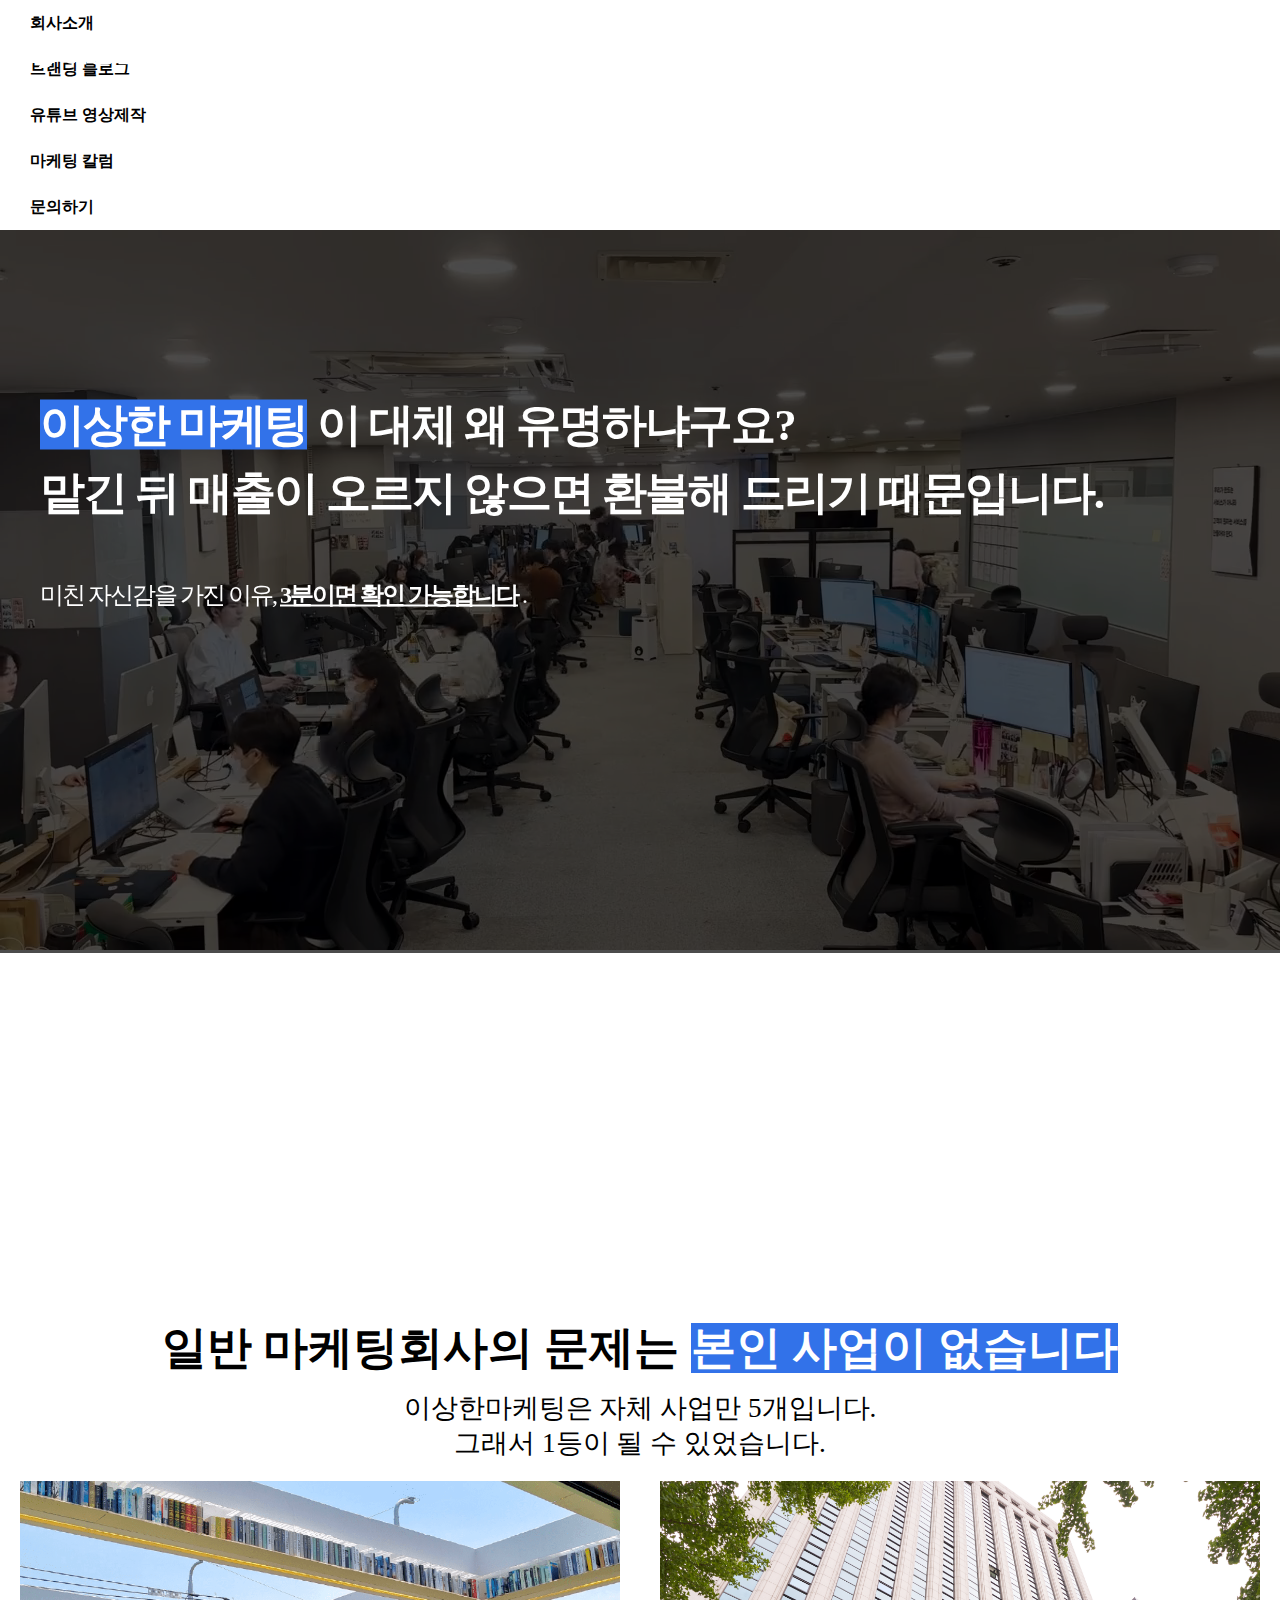
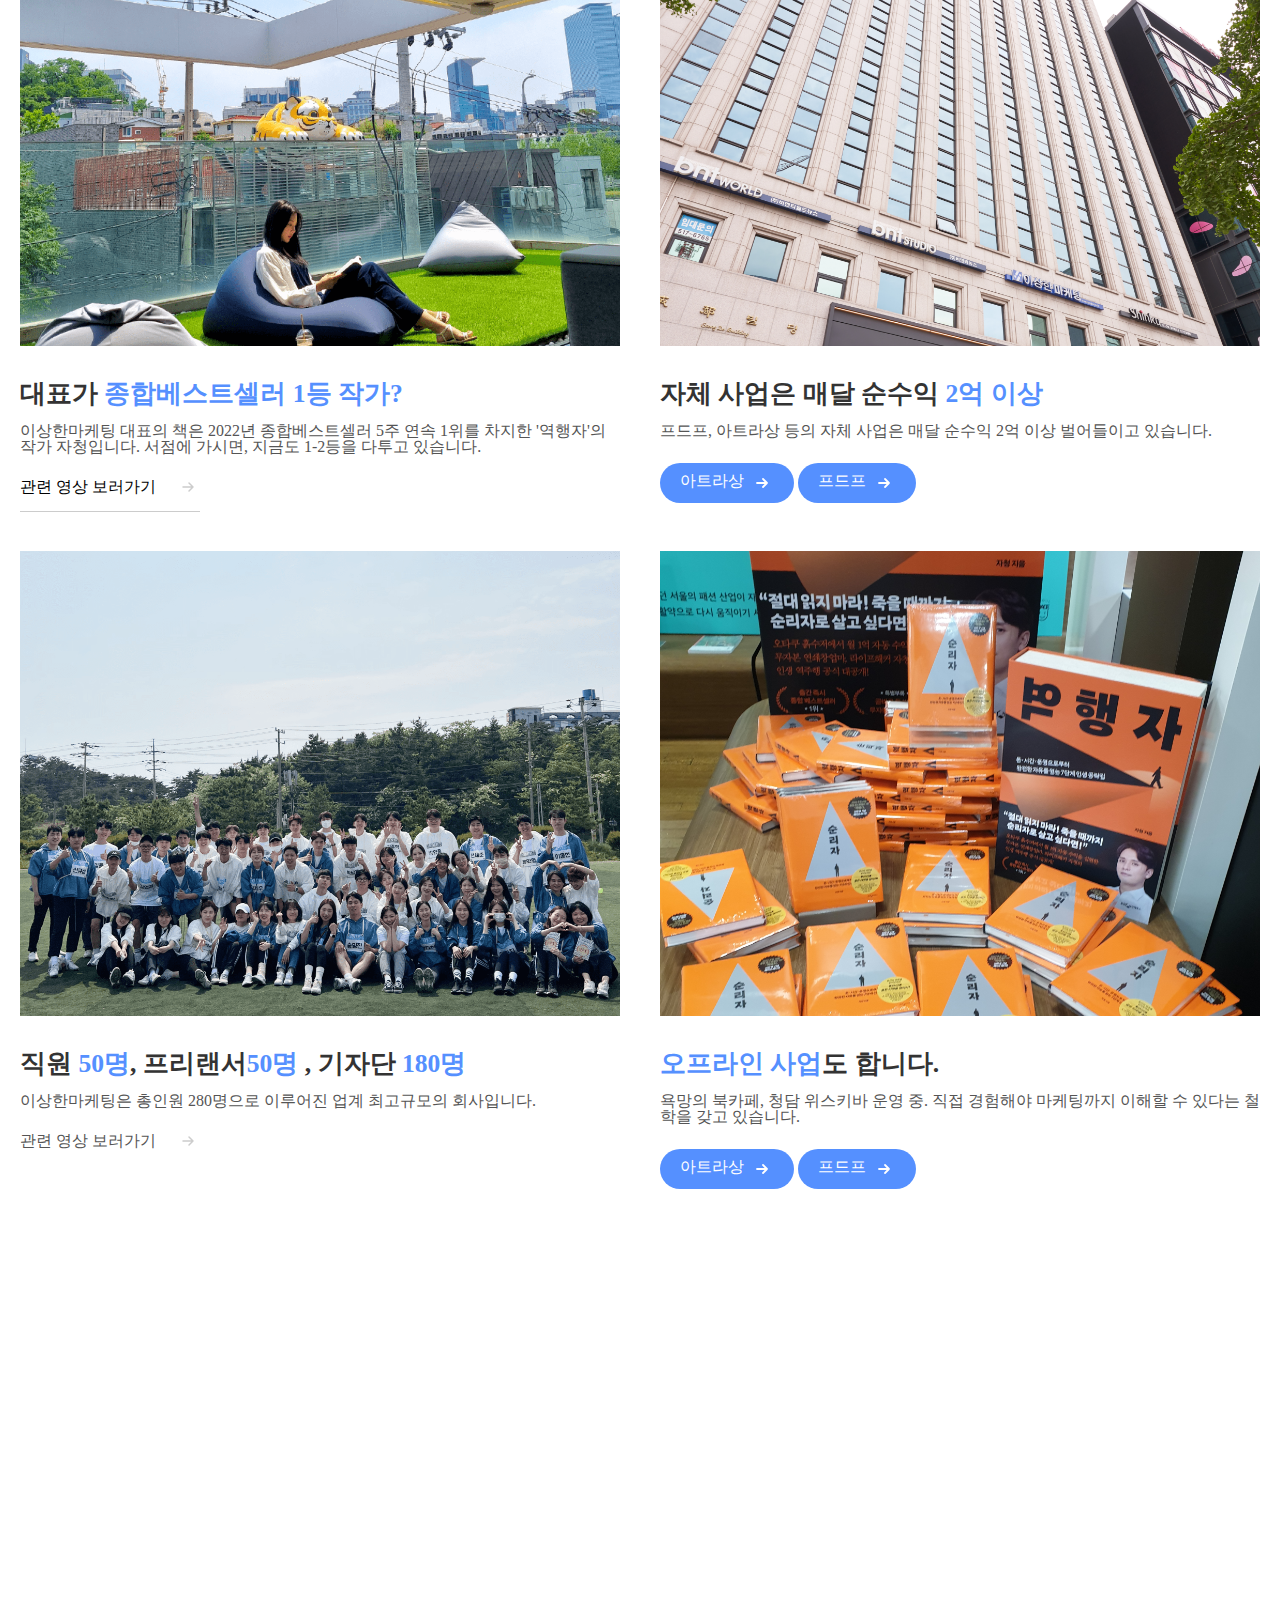
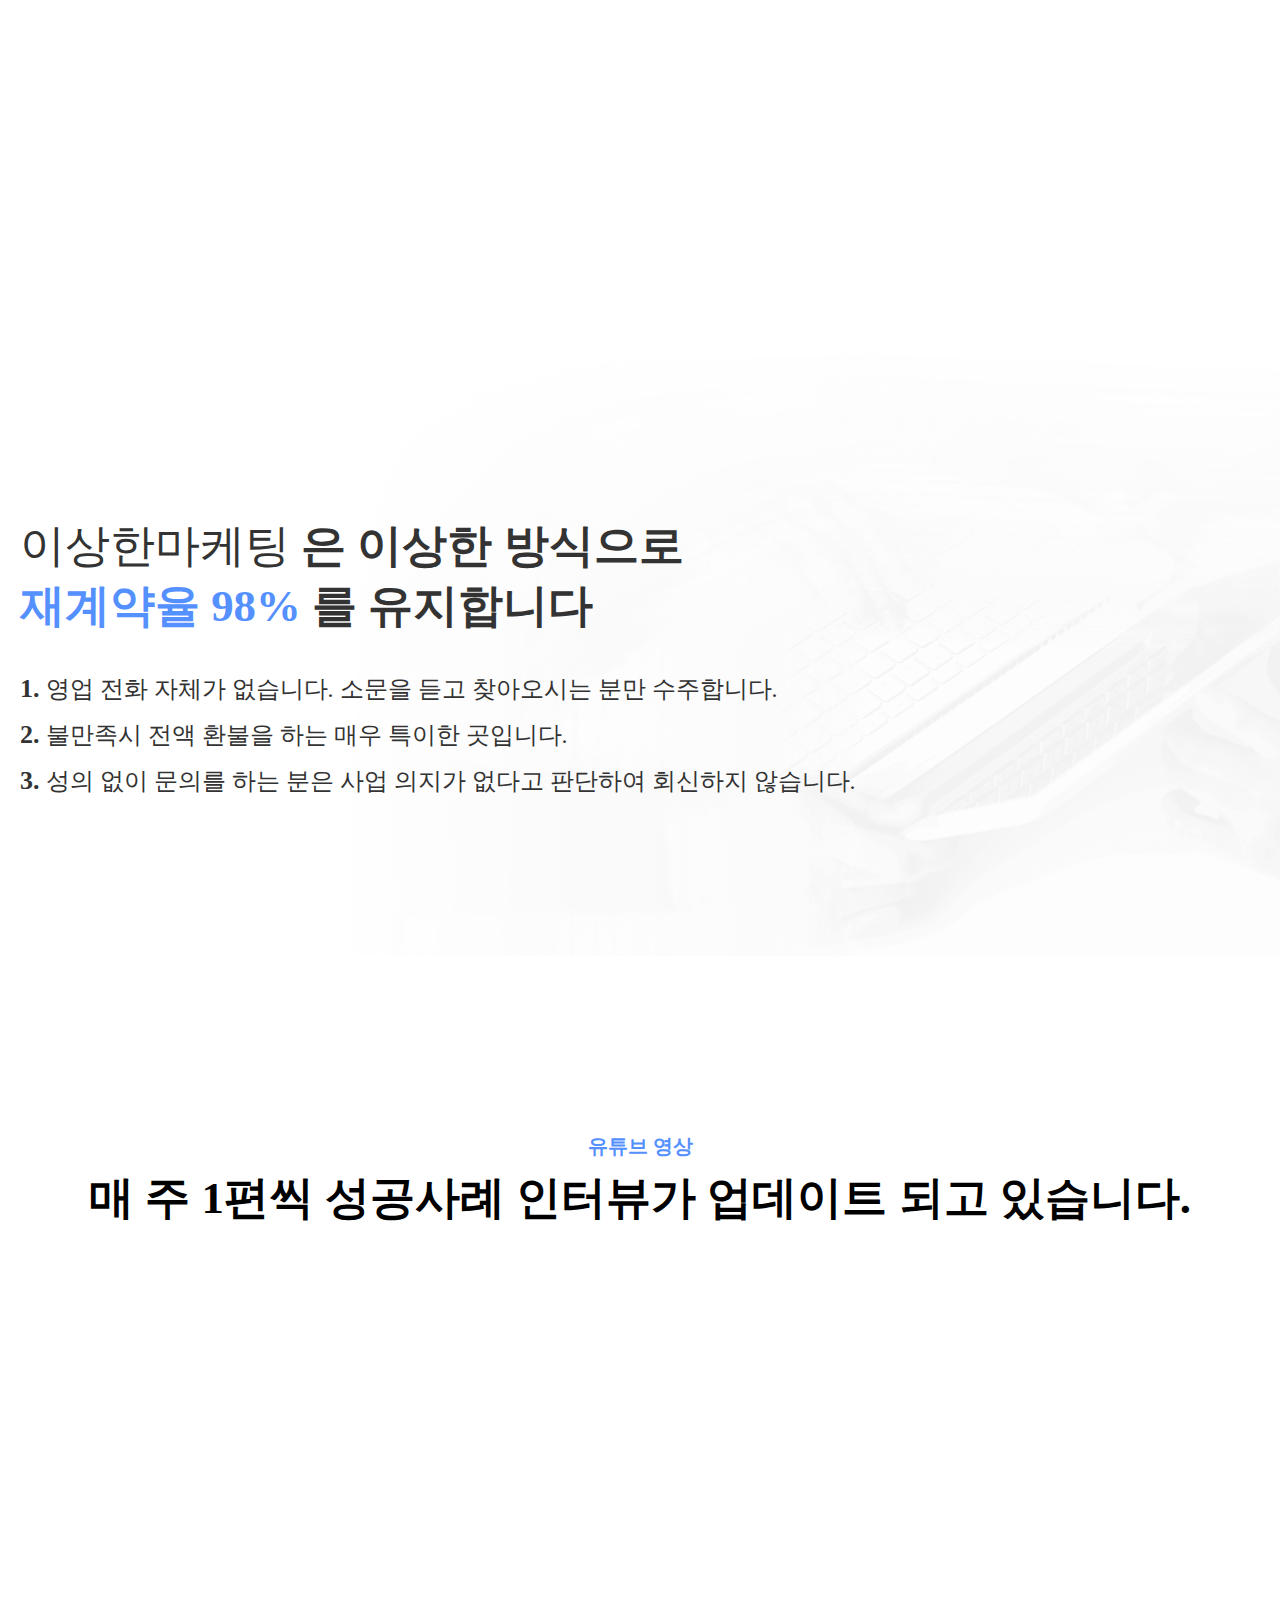
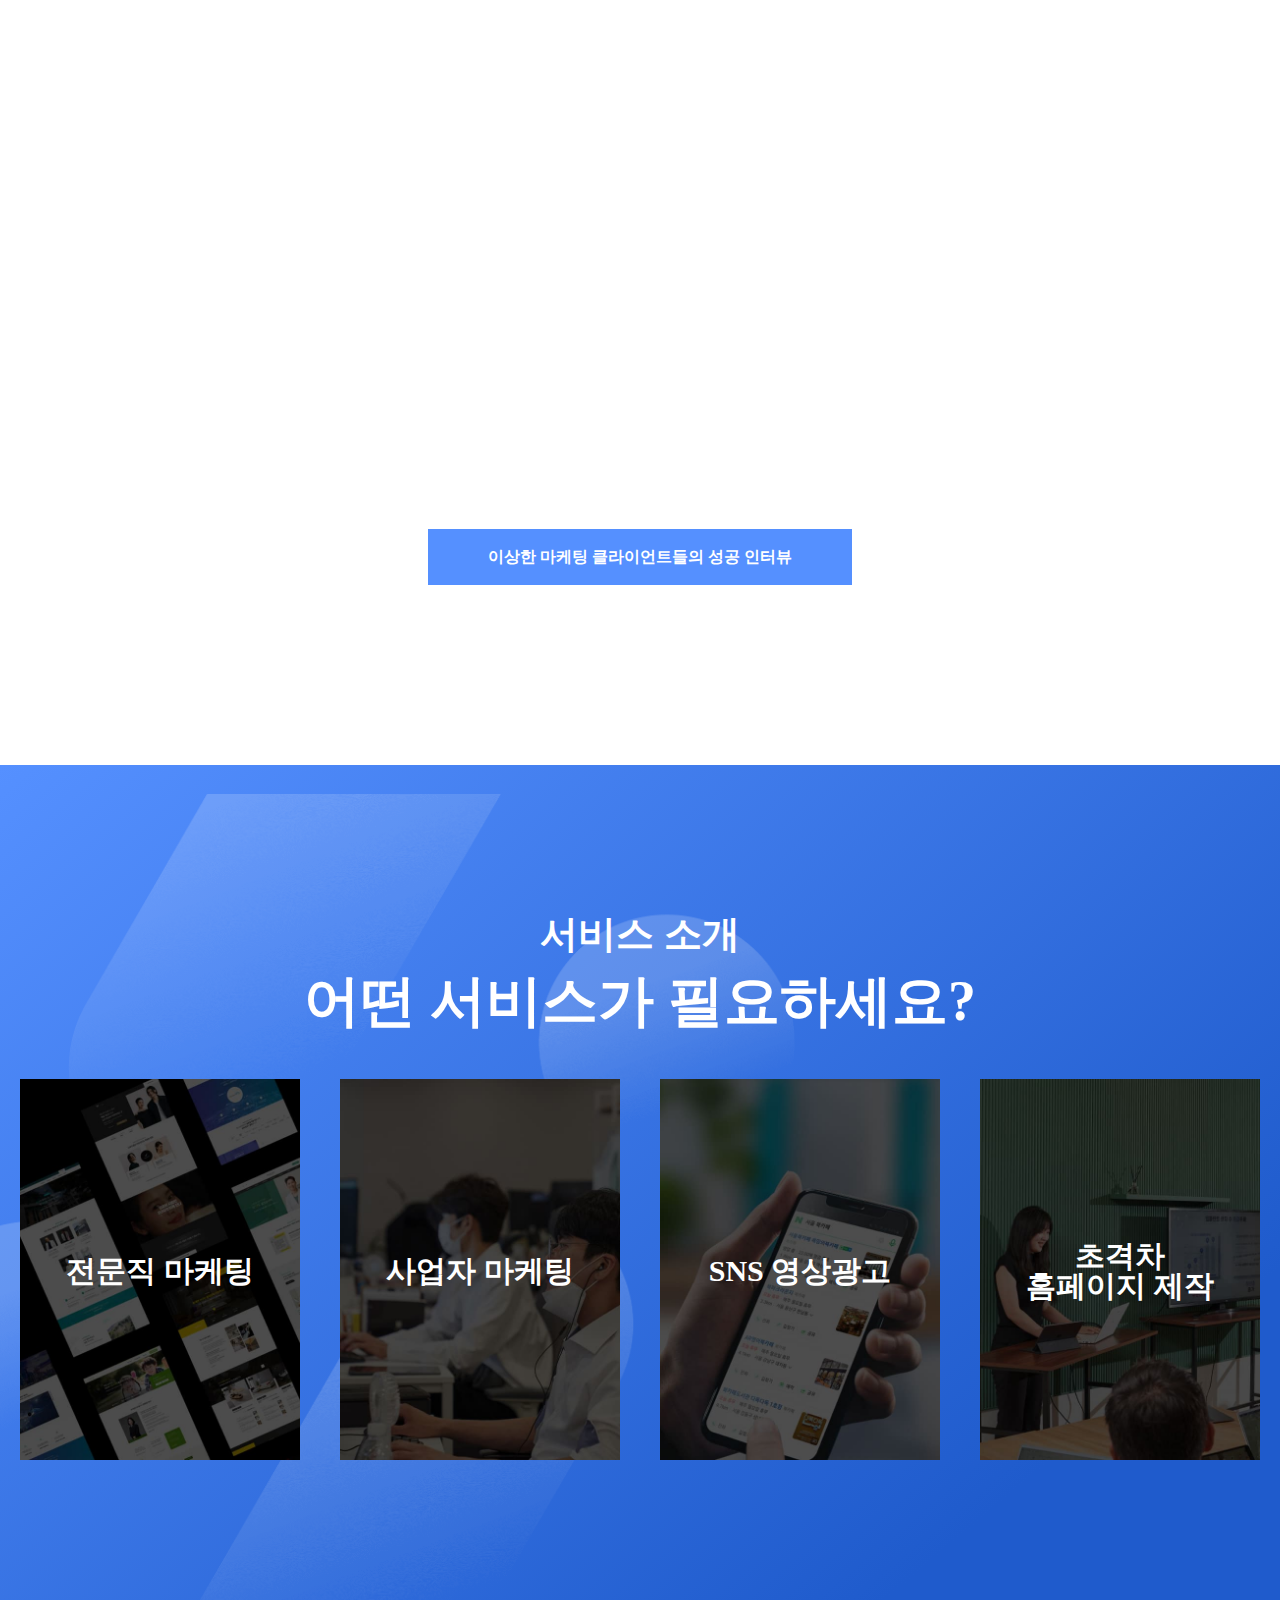
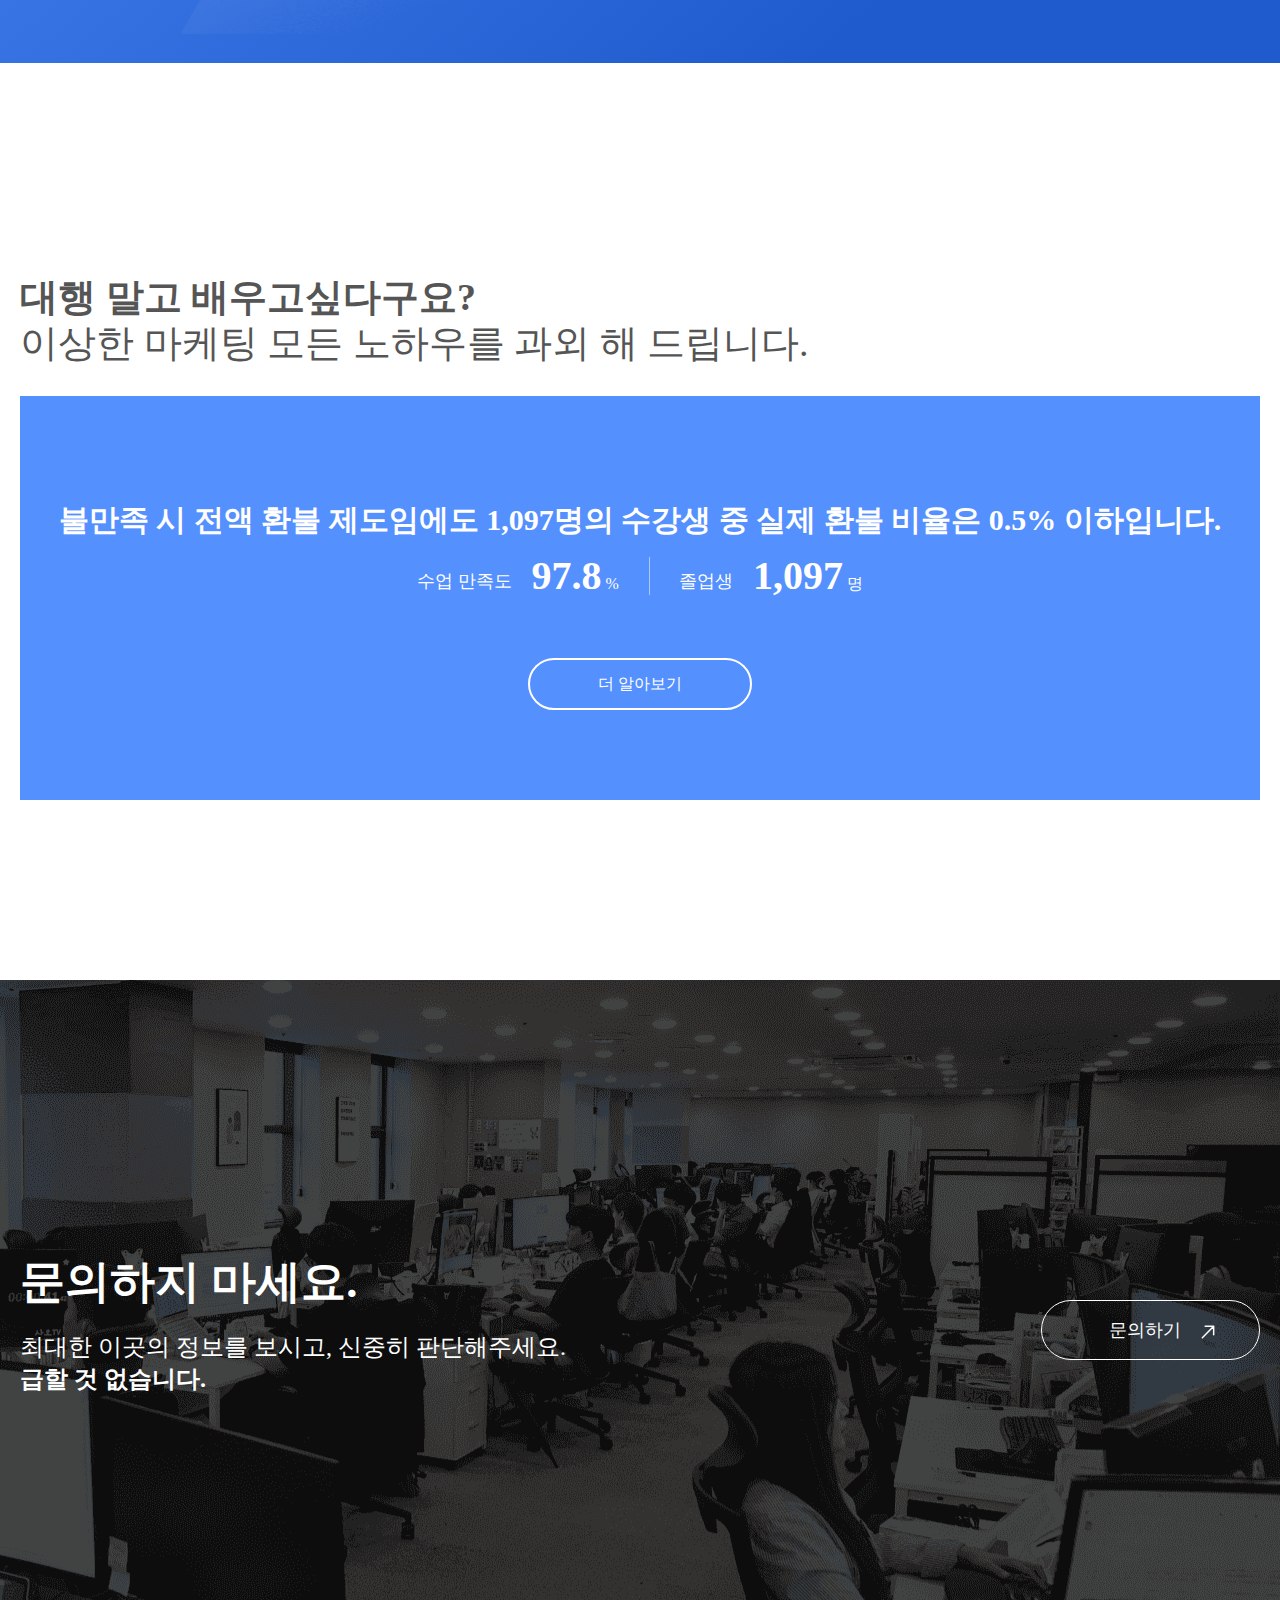
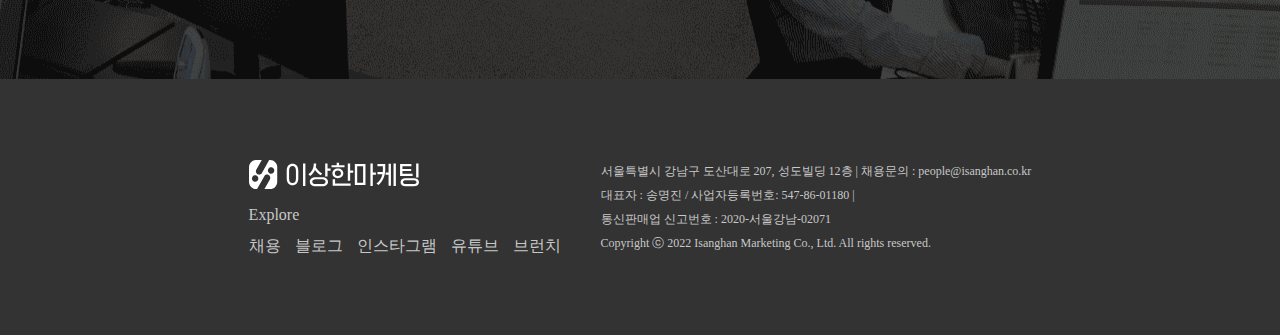
==== index.html @ 0a7f2f5b "메인 작업완료 및 반응형 작업" ====
<!DOCTYPE html>
<html lang="en">
<head>
    <meta charset="UTF-8">
    <meta name="viewport" content="width=device-width, initial-scale=1.0">

    <link rel="preconnect" href="https://fonts.googleapis.com">
    <link rel="preconnect" href="https://fonts.gstatic.com" crossorigin>
    <link href="https://fonts.googleapis.com/css2?family=Bebas+Neue&family=Noto+Sans+KR:wght@300;400;500;700;900&display=swap" rel="stylesheet">

    <link rel="stylesheet" href="css/reset.css">
    <link rel="stylesheet" href="css/common.css">
    <link rel="stylesheet" href="css/style.css">

    <script src="https://cdnjs.cloudflare.com/ajax/libs/jquery/3.7.0/jquery.min.js" integrity="sha512-3gJwYpMe3QewGELv8k/BX9vcqhryRdzRMxVfq6ngyWXwo03GFEzjsUm8Q7RZcHPHksttq7/GFoxjCVUjkjvPdw==" crossorigin="anonymous" referrerpolicy="no-referrer"></script>
    <script src="js/custom.js"></script>
    <script src="js/jquery.counterup.min.js"></script>
    <script src="js/wow.min.js"></script>
    <script src="js/slick.min.js"></script>
    <script src="js/front.js"></script>
    <title>Document</title>
</head>
<body>
    <div class="main">
        <div class="container">
            <header class="header">
                <div class="header-wrap">
                    <div class="header-logo">
                        <div class="logo">
                            <a href="index.html">
                                <a href="index.html">
                                    <img class="logo-white" src="img/logo.svg" alt="">
                                    <img class="logo-black" src="img/logo-black.svg" alt="">
                                </a>
                            </a>
                        </div>
                    </div>
                    <ul class="header-list">
                        <li class="header-item">
                            <a href="about.html">회사소개</a>
                        </li>
                        <li class="header-item">
                            <a href="brand.html">브랜딩 블로그</a>
                        </li>
                        <li class="header-item">
                            <a href="youtube.html">유튜브 영상제작</a>
                        </li>
                        <li class="header-item">
                            <a href="column.html">마케팅 칼럼</a>
                        </li>
                        <li class="header-item">
                            <a href="inquiry.html">문의하기</a>
                        </li>
                    </ul>
                    
                </div>
                <div class="mb-menu"></div>
            </header>
            <header class="mb-header">
                <li class="header-item">
                    <a href="about.html">회사소개</a>
                </li>
                <li class="header-item">
                    <a href="brand.html">브랜딩 블로그</a>
                </li>
                <li class="header-item">
                    <a href="youtube.html">유튜브 영상제작</a>
                </li>
                <li class="header-item">
                    <a href="column.html">마케팅 칼럼</a>
                </li>
                <li class="header-item">
                    <a href="inquiry.html">문의하기</a>
                </li>
            </header>
            <section class="sec01 section">
                <div class="sec-visual">
                    <div class="sec-visual-vid">
                        <div class="sec-visual-bg"></div>

                        <video src="vid/visual-vid.mp4"  autoplay muted loop playsinline></video>
                    </div>
                    <div class="visual-tit">
                        <h2 class="tit"><strong>이상한 마케팅</strong> 이 대체 왜 유명하냐구요?<br>
                             맡긴 뒤 매출이 오르지 않으면 환불해 드리기 때문입니다.
                        </h2>
                        <p class="txt">미친 자신감을 가진 이유, <strong>3분이면 확인 가능합니다</strong> .</p>
                    </div>
                </div>
            </section>
            <section class="sec02 section">
                <div class="sec02-wrap">
                    <img src="img/sec02-img.png" alt="">
                </div>
            </section>
            <section class="sec03 section">
                <div class="sec03-wrap">
                    <div class="sec03-txt">
                        <h2>일반 마케팅회사의 문제는 <strong>본인 사업이 없습니다</strong> </h2>
                        <h3>이상한마케팅은 자체 사업만 5개입니다. <br>
                            그래서 1등이 될 수 있었습니다.</h3>
                    </div>
                    <ul class="sec03-list">
                        <li class="sec03-item">
                            <div class="sec03-item-img">
                                <img src="img/sec03-img01.png" alt="">
                            </div>
                            <div class="sec03-txt-box">
                                <p class="sec03-tit">대표가 <strong class="color-blue">종합베스트셀러 1등 작가?</strong></p>
                                <p class="sec03-txt">이상한마케팅 대표의 책은 2022년 종합베스트셀러 5주 연속 1위를 차지한 '역행자'의 작가 자청입니다. 서점에 가시면, 지금도 1-2등을 다투고 있습니다.</p>
                                <div class="btn_wrap">
                                    <a href="#"><span>관련 영상 보러가기</span></a>
                                </div>
                            </div>
                        </li>
                        <li class="sec03-item">
                            <div class="sec03-item-img">
                                <img src="img/sec03-img02.png" alt="">
                            </div>
                            <div class="sec03-txt-box">
                                <p class="sec03-tit">자체 사업은 매달 순수익 <strong class="color-blue">2억 이상</strong> </p>
                                <p class="sec03-txt">프드프, 아트라상 등의 자체 사업은
                                    매달 순수익 2억 이상 벌어들이고 있습니다.</p>
                                <div class="btn_wrap02">
                                    <a href="#">아트라상</a>
                                    <a href="#">프드프</a>
                                </div>
                            </div>
                        </li>
                        <li class="sec03-item">
                            <div class="sec03-item-img">
                                <img src="img/sec03-img03.png" alt="">
                            </div>
                            <div class="sec03-txt-box">
                                <p class="sec03-tit">직원<strong class="color-blue"> 50명</strong>, 프리랜서<strong class="color-blue">50명</strong> , 기자단 <strong class="color-blue">180명</strong></p>
                                <p class="sec03-txt">이상한마케팅은 총인원 280명으로
                                    이루어진 업계 최고규모의 회사입니다.</p>
                                <div class="btn_wrap">
                                    <a href="#">관련 영상 보러가기</a>
                                </div>
                            </div>
                        </li>
                        <li class="sec03-item">
                            <div class="sec03-item-img">
                                <img src="img/sec03-img04.png" alt="">
                            </div>
                            <div class="sec03-txt-box">
                                <p class="sec03-tit"><strong class="color-blue">오프라인 사업</strong>도 합니다.</p>
                                <p class="sec03-txt">욕망의 북카페, 청담 위스키바 운영 중.
                                    직접 경험해야 마케팅까지 이해할 수 있다는 철학을 갖고 있습니다.</p>
                                <div class="btn_wrap02">
                                    <a href="#">아트라상</a>
                                    <a href="#">프드프</a>
                                </div>
                            </div>
                        </li>
                    </ul>
                </div>
            </section>
            <section class="sec04 section">
                <div class="business_entity">
                    <div class="bu_slide">
                      <ul>
                        <li><img src="https://isanghan.co.kr/wp-content/themes/isanghan/images/pic/pic_bu_v2_sd01.png" alt=""></li>
                        <li><img src="https://isanghan.co.kr/wp-content/themes/isanghan/images/pic/pic_bu_v2_sd02.png" alt=""></li>
                        <li><img src="https://isanghan.co.kr/wp-content/themes/isanghan/images/pic/pic_bu_v2_sd03.png" alt=""></li>
                        <li><img src="https://isanghan.co.kr/wp-content/themes/isanghan/images/pic/pic_bu_v2_sd04.png" alt=""></li>
                        <li><img src="https://isanghan.co.kr/wp-content/themes/isanghan/images/pic/pic_bu_v2_sd05.png" alt=""></li>
                        <li><img src="https://isanghan.co.kr/wp-content/themes/isanghan/images/pic/pic_bu_v2_sd06.png" alt=""></li>
                        <li><img src="https://isanghan.co.kr/wp-content/themes/isanghan/images/pic/pic_bu_v2_sd07.png" alt=""></li>
                        <li><img src="https://isanghan.co.kr/wp-content/themes/isanghan/images/pic/pic_bu_v2_sd08.png" alt=""></li>
                        <li><img src="https://isanghan.co.kr/wp-content/themes/isanghan/images/pic/pic_bu_v2_sd01.png" alt=""></li>
                        <li><img src="https://isanghan.co.kr/wp-content/themes/isanghan/images/pic/pic_bu_v2_sd02.png" alt=""></li>
                        <li><img src="https://isanghan.co.kr/wp-content/themes/isanghan/images/pic/pic_bu_v2_sd03.png" alt=""></li>
                        <li><img src="https://isanghan.co.kr/wp-content/themes/isanghan/images/pic/pic_bu_v2_sd04.png" alt=""></li>
                        <li><img src="https://isanghan.co.kr/wp-content/themes/isanghan/images/pic/pic_bu_v2_sd05.png" alt=""></li>
                        <li><img src="https://isanghan.co.kr/wp-content/themes/isanghan/images/pic/pic_bu_v2_sd06.png" alt=""></li>
                        <li><img src="https://isanghan.co.kr/wp-content/themes/isanghan/images/pic/pic_bu_v2_sd07.png" alt=""></li>
                        <li><img src="https://isanghan.co.kr/wp-content/themes/isanghan/images/pic/pic_bu_v2_sd08.png" alt=""></li>
                        <li><img src="https://isanghan.co.kr/wp-content/themes/isanghan/images/pic/pic_bu_v2_sd01.png" alt=""></li>
                        <li><img src="https://isanghan.co.kr/wp-content/themes/isanghan/images/pic/pic_bu_v2_sd02.png" alt=""></li>
                        <li><img src="https://isanghan.co.kr/wp-content/themes/isanghan/images/pic/pic_bu_v2_sd03.png" alt=""></li>
                        <li><img src="https://isanghan.co.kr/wp-content/themes/isanghan/images/pic/pic_bu_v2_sd04.png" alt=""></li>
                        <li><img src="https://isanghan.co.kr/wp-content/themes/isanghan/images/pic/pic_bu_v2_sd05.png" alt=""></li>
                        <li><img src="https://isanghan.co.kr/wp-content/themes/isanghan/images/pic/pic_bu_v2_sd06.png" alt=""></li>
                        <li><img src="https://isanghan.co.kr/wp-content/themes/isanghan/images/pic/pic_bu_v2_sd07.png" alt=""></li>
                        <li><img src="https://isanghan.co.kr/wp-content/themes/isanghan/images/pic/pic_bu_v2_sd08.png" alt=""></li>
            
                      </ul>
                    </div>
                  </div>
            </section>
            <section class="sec05 section">
                <div class="sec05-wrap">
                    <h2><small>이상한마케팅</small> 은 이상한 방식으로 <br>
                        <strong class="color-blue">재계약율 98%</strong> 를 유지합니다</h2>
                        <div class="txt-list">
                        <p class="txt"><strong>1.</strong> 영업 전화 자체가 없습니다. 소문을 듣고 찾아오시는 분만 수주합니다.</p>
                        <p class="txt"><strong>2.</strong> 불만족시 전액 환불을 하는 매우 특이한 곳입니다.</p>
                        <p class="txt"><strong>3.</strong> 성의 없이 문의를 하는 분은 사업 의지가 없다고 판단하여 회신하지 않습니다.</p>
                        </div>
                </div>
            </section>
            <section class="sec06 section">
                <div class="sec06-wrap">
                    <p><strong class="color-blue">유튜브 영상</strong></p>
                    <h2>매 주 1편씩 성공사례 인터뷰가 업데이트 되고 있습니다.</h2>
                    <ul class="sec06-list">
                        <li class="sec06-item">
                            <iframe  src="https://www.youtube.com/embed/PVBCc8ywYqA" title="YouTube video player" frameborder="0" allow="accelerometer; autoplay; clipboard-write; encrypted-media; gyroscope; picture-in-picture; web-share" allowfullscreen></iframe>
                        </li>
                        <li class="sec06-item">
                            <iframe  src="https://www.youtube.com/embed/lr_KkHjnH2o" title="YouTube video player" frameborder="0" allow="accelerometer; autoplay; clipboard-write; encrypted-media; gyroscope; picture-in-picture; web-share" allowfullscreen></iframe>
                        </li>
                        <li class="sec06-item">
                            <iframe  src="https://www.youtube.com/embed/TJE35WZ0Y7U" title="YouTube video player" frameborder="0" allow="accelerometer; autoplay; clipboard-write; encrypted-media; gyroscope; picture-in-picture; web-share" allowfullscreen></iframe>
                        </li>
                        <li class="sec06-item">
                            <iframe  src="https://www.youtube.com/embed/u6kXWm1SuoQ" title="YouTube video player" frameborder="0" allow="accelerometer; autoplay; clipboard-write; encrypted-media; gyroscope; picture-in-picture; web-share" allowfullscreen></iframe>
                        </li>
                    </ul>
                    <div class="interview">
                        <a  href="#">이상한 마케팅 클라이언트들의 성공 인터뷰</a>
                    </div>
                    
                </div>
                
            </section>
            <section class="sec07 section">
                <div class="sec07-wrap">
                    <h3>서비스 소개</h3>
                    <h1>어떤 서비스가 필요하세요?</h1>
                    <ul class="sec07-list">
                        <li class="sec07-item">
                            <a href="#">
                                <div class="pic">
                                    <div class="pic-img">
                                        <img src="img/sec07-item01.jpg" alt="">
                                    </div>
                                   <div class="pic-txt">
                                    <strong>전문직 마케팅</strong>
                                    <p>효과 없으면 환불하는 이상한 곳,<br>
                                        <strong>국내 1위 전문직 마케팅 회사</strong>
                                    </p>
                                   </div>
                                </div>
                            </a>
                        </li>
                        <li class="sec07-item">
                            <a href="#">
                                <div class="pic">
                                    <div class="pic-img">
                                        <img src="img/sec07-item02.jpg" alt="">
                                    </div>
                                   <div class="pic-txt">
                                    <strong>사업자 마케팅</strong>
                                    <p><strong>성공사례</strong>가 셀 수 없이 많네요. <br>
                                        보여드릴까요?
                                    </p>
                                   </div>
                                </div>
                            </a>
                        </li>
                        <li class="sec07-item">
                            <a href="#">
                                <div class="pic">
                                    <div class="pic-img">
                                        <img src="img/sec07-item03.jpg" alt="">
                                    </div>
                                   <div class="pic-txt">
                                    <strong>SNS 영상광고</strong>
                                    <p>초저가·초고효율의 30초 <br>
                                        영상광고 제작
                                    </p>
                                   </div>
                                </div>
                            </a>
                        </li>
                        <li class="sec07-item">
                            <a href="#">
                                <div class="pic">
                                    <div class="pic-img">
                                        <img src="img/sec07-item04.jpg" alt="">
                                    </div>
                                   <div class="pic-txt">
                                    <strong>초격차 <br>홈페이지 제작</strong>
                                    <p>효과 없으면 환불하는 이상한 곳,<br>
                                        <strong>국내 1위 전문직 마케팅 회사</strong>
                                    </p>
                                   </div>
                                </div>
                            </a>
                        </li>
                        
                    </ul>
                </div>
                
            </section>
            <section class="sec08 section">
                <div class="sec08-wrap">
                    <div class="sec08-con-top">
                        <div class="sec08-txt">
                            <p><strong>대행 말고 배우고싶다구요?</strong> <br>
                            이상한 마케팅 모든 노하우를 과외 해 드립니다.</p>
                        </div>
                        <div class="sec08-employe">
                            <video src="vid/academy_white.mp4" autoplay muted loop playsinline></video>
                        </div>
                    </div>
                    <div class="academy">
                        <div class="wrapper">
                          <h3>불만족 시 전액 환불 제도임에도 1,097명의 수강생 중 실제 환불 비율은 0.5% 이하입니다.</h3>
                          <ul class="info">
                            <li>
                              <em>수업 만족도</em>
                              <p><strong class="sec08-counter">97.8</strong> %</p>
                            </li>
                            <li>
                              <em>졸업생</em>
                              <p><strong class="sec08-counter">1,097</strong> 명</p>
                            </li>
                          </ul>
                          <a target="_blank" href="https://isanghanacademy.co.kr/" class="white_btn">더 알아보기</a>
                        </div>
                      </div>
                </div>
            </section>
            <section class="sec09">
                <div class="sec09-wrap">
                    <div class="sec09-txt">
                        <h2>문의하지 마세요.</h2>
                        <p>최대한 이곳의 정보를 보시고, 신중히 판단해주세요. <br>
                            <strong>급할 것 없습니다.</strong></p>
                    </div>
                    <div class="sec09-contact">
                        <a href="#">문의하기</a>
                    </div>
                </div>
            </section>

            <footer class="footer">
                <div class="wrapper">
                    <div class="foot_info">
                        <p class="btm_logo"><img src="img/logo.svg" alt="이상한마케팅"></p>
                        <!--<p class="talk">“그 땐 몰랐죠. <br>클릭 한번으로 이렇게 높아질 줄.” <br>- 매출 </p>-->
                        <div class="foot_link">
                        <ul>
                            <li>
                                <p>Explore</p>

                                <div class="link">
                                    <a href="#">채용</a>
                                    <a href="#" target="_blank" title="새창">블로그</a>
                                    <a href="#" target="_blank" title="새창">인스타그램</a>
                                    <a href="#" target="_blank" title="새창">유튜브</a>
                                    <a href="#" target="_blank" title="새창">브런치</a>
                                </div>
                            </li>
                        </ul>
                        </div>
                    </div>
    
    
                    <address>
                        <span>
                        서울특별시 강남구 도산대로 207, 성도빌딩 12층 | 채용문의 : people@isanghan.co.kr<br>대표자 : 송명진 / 사업자등록번호: 547-86-01180 |<br class="mo-br">통신판매업 신고번호 : 2020-서울강남-02071
                        <br><span>  Copyright ⓒ 2022 Isanghan Marketing Co., Ltd. All rights reserved.</span>
                    </span></address>
    
    
                </div>
            </footer>
        </div>
    </div>
</body>
</html>
---- css/common.css ----
/*! header*/
.header{ position: fixed; top: 0; left: 0; width: 100%; color: #FFF; transition: all .3s ease;    border-bottom: 1px solid rgba(255,255,255,0.3); padding: 30px 0; z-index: 111;}    
.header-wrap{display: flex; justify-content: space-between; align-items: center; max-width: 1240px ; margin: 0 auto;}
.header-logo img{max-width: 200px;}
.header-list{display: flex; }
.header-item{padding: 15px 30px; font-weight: 600;}

.header.on{background-color: #fff; }
.header.on a{color: #000;}
.logo-white{display: block;}
.logo-black{display: none;}
.header.on .logo-black{display: block;}
.header.on .logo-white{display: none;}

strong{background-color: #3272E9; color: #fff;}

@media(max-width:1240px){

}

@media(max-width:768px){
    .header-list{display: none;}
    h2{font-size: 24px;}
    h3{font-size: 16px;}
}
---- css/style.css ----
/*! sec01*/
.sec01 {height: 100vh; overflow: hidden;}
.sec-visual{height: 100%;}
.sec-visual-vid{position: relative;}
.sec-visual-vid video{width: 100%; }
.sec-visual-bg{position: absolute; left: 0; top: 0; width: 100%; height: 100%; background-color: rgba(0,0,0,0.7);}
.visual-tit{position: absolute;position: absolute;z-index: 1;left: 0;top: calc(50% + 52px);width: 100%;color: #fff;text-align: left;transform: translateY(-50%);line-height: 52px; }
.visual-tit h2, .visual-tit p{width: 1200px;margin: 0 auto;font-size: 45px;letter-spacing: -2px;line-height: 1.5;}
.visual-tit h2 strong{background: #3272E9;}
.visual-tit p {font-size: 24px; margin-top: 50px;}
.visual-tit p strong {text-decoration: underline; font-weight: 700; background-color: transparent;}


@media(max-width:1240px){

}

@media(max-width:768px){
   
    
}


/*!sec02 */

/*!sec03 */
.sec03{max-width: 1240px; margin:0 auto; margin-top: 180px; text-align: center;}
.sec03-wrap h3 {font-weight: 400; font-size: 1.7em; margin: 20px 0; line-height: 35px;}
.sec03-list{display: grid; gap: 40px;    grid-template-columns: repeat(2,1fr);}
.sec03-txt-box{text-align: left; color: #555;}
.sec03-tit{font-size: 1.6em; margin: 32px 0 16px 0;}
.btn_wrap,  .btn_wrap02 {margin-top: 24px; }
.btn_wrap a  {padding:0 44px 16px 0 ; color: #555; position: relative;}
.btn_wrap a::after{     content: '';position: absolute;z-index: 1;top: calc(50% - 8px);right: 0;width: 24px;height: 24px;vertical-align: bottom;background-image: url("../img/arrow-ico-gray.svg"); background-repeat: no-repeat;background-position: center;background-size: 100%;transform: translateY(-50%);transition: 0.3s;}
.btn_wrap a:hover::after{background-image: url("../img/arrow-ico-blue.svg");}
.btn_wrap a span::after{content: '';position: absolute;top: 100%; left: 0; width: 100%; background-color: #ccc; height: 1px; z-index: 1;transition: 0.3s; }
.btn_wrap a span::before{content: '';position: absolute;top: 100%; left: 0; width: 0; background-color: #000; height: 1px; z-index: 1;transition: 0.3s; z-index: 1111;}
.btn_wrap a:hover span::before{width: 100%;}
.btn_wrap02 a{position: relative;height: 40px;padding: 10px 50px 10px 20px;color: #fff;border-radius: 50px;background: #5590ff; box-sizing: border-box; line-height: 1;}
.btn_wrap02 a::after{content: '';position: absolute;z-index: 1;top: 50%;right: 20px;width: 24px;height: 24px;background-image: url(../img/arrow-ico-white.svg);background-repeat: no-repeat;background-position: center;background-size: 100%;transform: translateY(-50%);}

@media(max-width:768px){
   
    .sec03-wrap h3{font-size: 16px; line-height: 20px;}
    .sec03-list{grid-template-columns: repeat(1,1fr);}
    .sec03 {padding: 0 20px;}
    .sec03-tit{font-size: 20px;}
    .sec03-txt{font-size: 14px; line-height: 18px;}
    .sec03-txt h2{line-height: 32px;}
}

/*!sec04 */
.sec04{padding: 180px 0;}
.business_entity .bu_slide {overflow:hidden;}
.business_entity .bu_slide .slick-slider{position:relative; left:50%; width:1920px; margin-left:-960px;}
.business_entity .bu_slide .slick-slider:after {content:''; position:absolute; z-index:1; top:0; right:50%; width:100%; height:320px; margin-right:-132%; background:rgba(255,255,255,.7);}
.business_entity .bu_slide .slick-slider:before {content:''; position:absolute; z-index:1; top:0; left:50%; width:100%; height:320px; margin-left:-132%; background:rgba(255,255,255,.7);}
.business_entity .bu_slide .slick-list {width:1200px; padding:0 !important; margin:0 auto; overflow:visible;}
.business_entity .bu_slide .slick-slide {width:380px; height:320px; margin-right:30px;}

.business_entity .fix_txtwrap:after {content:''; display:block; clear:both;}
.business_entity .fix_txtwrap {position:relative; margin:180px auto;}

.business_entity .fix_txtwrap ul {display:flex; flex-wrap:wrap; margin:0 -20px;}
.business_entity .fix_txtwrap ul li {width:calc(50% - 40px); margin:60px 20px 0 20px;}
.business_entity .fix_txtwrap ul li:nth-child(even) > div {position:relative; z-index:4; float:right;}
.business_entity .fix_txtwrap ul li:after {content:''; display:block; clear:both;}
.business_entity .fix_txtwrap ul li .thumb {width:100%; height:450px; overflow:hidden;}
.business_entity .fix_txtwrap ul li .thumb img {width:100%;}
.business_entity .fix_txtwrap ul li .txtbox {position:relative;}
.business_entity .fix_txtwrap ul li .txtbox .tit {display:block; margin:32px 0 16px; font-size:26px; font-weight:700; line-height:1.6; word-break:keep-all;}
.business_entity .fix_txtwrap ul li .txtbox .tit em {color:#5590FF;}
.business_entity .fix_txtwrap ul li .txtbox .txt {color:#555; font-size:17px; line-height:1.6; word-break:keep-all; letter-spacing:-.3px;}
.business_entity .fix_txtwrap ul li .btn_wrap {margin-top:24px;}
.business_entity .fix_txtwrap ul li .btn_wrap a {position:relative; display:inline-block; padding-right:44px; color:#555; padding-bottom:16px;}
.business_entity .fix_txtwrap ul li .btn_wrap a span:after {content:''; position:absolute; z-index:1; top:calc(50% - 8px); right:0; width:24px; height:24px; vertical-align:bottom; background-image:url(../images/ico/ico_btn_g_r.svg); background-repeat:no-repeat; background-position:center; background-size:100%; transform:translateY(-50%);}
.business_entity .fix_txtwrap ul li .btn_wrap a:after {content:''; position:absolute; bottom:0; left:0; width:100%; height:1px; background:#ccc;}
.business_entity .fix_txtwrap ul li .btn_wrap a:before {content:''; position:absolute; z-index:2; bottom:0; left:0; width:0%; height:1px; background:#000; transition:width .3s ease;}
.business_entity .fix_txtwrap ul li .btn_wrap a:hover:before {width:100%;}
.business_entity .fix_txtwrap ul li .btn_wrap a:hover {color:#111;}
.business_entity .fix_txtwrap ul li .btn_wrap a:hover span:after {background-image:url(../images/ico/ico_btn_g_r_on.svg);}
.business_entity .fix_txtwrap ul li .btn_wrap02 {margin-top:24px;}
.business_entity .fix_txtwrap ul li .btn_wrap02 a {display:inline-block; position:relative; height:40px; padding:10px 50px 10px 20px; color:#fff; border-radius:50px; background:#5590ff;}
.business_entity .fix_txtwrap ul li .btn_wrap02 a + a {margin-left:16px;}
.business_entity .fix_txtwrap ul li .btn_wrap02 a span::after {content:''; position:absolute; z-index:1; top:50%; right:20px; width:24px; height:24px; transform:translateY(-50%); background-image:url(../images/ico/ico_btn_g_r02.svg); background-repeat:no-repeat; background-position:center; background-size:100%; transform:translateY(-50%);}

.slick-track{display: flex;}

@media(max-width:768px){
    .sec04{padding:50px 0}
}

/*! sec05  */
.sec05{ background: url(../img/sec05-bg.png) no-repeat top right; background-size: 960px 623px; height: 623px; display: flex; align-items: center; width: 100%;}
.sec05-wrap{max-width: 1240px;margin:0 auto; color: #333; width: 100%;}
.sec05 h2 {line-height: 60px; margin: 40px 0;}
.sec05 h2 small{font-weight: 400;}
.sec05 .txt-list strong{background-color: transparent; color: #000;}
.sec05 .txt-list {font-size: 24px; }
.sec05 .txt-list .txt{margin: 20px 0; font-weight: 400;}
.sec05 .txt-list strong{font-weight: 700; color: #333; font-size: 26px;}

@media(max-width:1200px){
    .sec05 h2{font-size: 36px; line-height: 46px;}
    .sec05{height: 100%;}
    .sec05-wrap{padding: 100px 20px;width: 100%;height: 100%;background: url(../images/bg/bg_about_isanghan_v2.png) no-repeat center right;background-size: cover;}
    .sec05 .txt-list .txt{font-size: 18px;}
}
@media(max-width:768px){
    .sec05 .txt-list strong{font-size: 20px;}
    .sec05 h2{font-size: 24px;line-height: 30px;}
    .sec05 .txt-list .txt{font-size: 14px;}
}


/*! sec06*/
.sec06{padding: 180px 0;}
.sec06-wrap{max-width: 1240px; width: 100%; margin: 0 auto; text-align: center;}
.sec06-list{display: grid; gap: 40px;    grid-template-columns: repeat(2,1fr); padding: 70px 0;}
.sec06-list .sec06-item iframe{width: 100%; height: 326px;}
.sec06-wrap > h2{margin: 20px 0;}
.interview{ text-align: center;}
.interview a {background-color: #5590ff; padding: 20px 60px; color: #fff; font-weight: 700; margin-top:50px;}
.sec06-wrap p strong{font-size: 20px;}

@media(max-width:1200px){
    
}
@media(max-width:768px){
    .sec06-wrap > h2{font-size: 18px; margin: 10px 0;}
    .sec06{padding: 60px 20px;}
    .sec06-list{    grid-template-columns: repeat(1,1fr); padding: 30px 0;}
    .interview a{font-size: 16px;}
}


/*! sec07*/
.sec07-wrap{max-width: 1240px; width: 100%; margin: 0 auto; text-align: center;}
.sec07-list{display: flex; gap: 40px;}
.sec07-wrap h3{margin-bottom: 20px;}
.pic{position: relative;}
.pic-txt{position: absolute; top: 50%; left: 50%; transform: translate(-50%, -50%); color: #fff; width: 100%;}
.pic-txt p {display: none; margin-top: 20px; line-height: 20px; font-size: 16px;}
.sec07-item:hover .pic-txt p{display: block; }
.sec07-item .pic img{transition: 0.3s;}
.sec07-item{overflow: hidden;}
.sec07-item:hover .pic img{scale: 1.2;}
.pic-txt strong{background-color: transparent; font-size: 30px; font-weight: 700;}
.sec07-list{padding: 50px 0; z-index: 11;position: relative;}
.sec07{position: relative;padding: 150px 0;background: #5590ff;background: linear-gradient(140deg, #5590ff, #1f5bcc 80%); color: #fff;}
.sec07::before{content: '';position: absolute;z-index: 1;top: 50%;left: 0;transform: translateY(-50%);width: 840px;height: 840px;background: url(../img/sec07-bg.png) no-repeat;background-size: contain;}
.pic-txt p strong {font-size: 16px;}


@media(max-width:1200px){
    .sec07{padding:100px 20px ;}
    .pic-txt p{font-size: 14px;}
    .sec07-wrap h2{ font-size: 1,8em; }
    .sec07-wrap h1{ font-size: 2.5em; }
    .pic-txt strong{font-size: 24px;}
    .sec07-list{display: grid;     grid-template-columns: repeat(2,1fr);}
    .sec07-item a {width: 100%;}
}
@media(max-width:768px){
    .pic-txt strong{font-size: 18px;}
    .sec07-list{display: grid;     grid-template-columns: repeat(2,1fr); grid-gap: 10px;}

    
    .interview a{font-size: 16px;}
}


/*!sec08  */
.sec08{padding: 180px 0;}
.sec08-wrap{max-width: 1240px; width: 100%; margin:0 auto;}
.sec08-employe{max-width:540px ; width: 100%; margin-left: auto;}
.sec08-employe video{width: 100%;}
.sec08-con-top{position: relative;}
.sec08-txt{position: absolute; top: 50%; left: 0; transform: translateY(-50%);}
.sec08-txt{font-size: 38px; line-height: 46px; color: #555;}
.sec08-txt strong{font-weight: 700; background-color: #fff; color: #555;}

.academy{padding: 100px 0 90px;max-width: 1240px;margin: 0 auto;line-height: 1.6;text-align: center;color: #fff;background: #5590FF;}
.academy h3{font-size: 30px;}
.academy .info {display: flex; justify-content: center; align-items: center;}
.academy .info li{display: flex; justify-content: center; align-items: center; padding: 0 30px;}
.academy .info li em {margin-right: 20px; font-size: 18px; font-weight: 500; margin-top:10px;}
.academy .info li strong{font-size: 40px; font-weight: 700; background-color: transparent;}
.academy ul li + li{position: relative;}
.academy ul li + li:before {content: '';position: absolute;z-index: 1;left: 0;top: 50%;width: 1px;height: 38px;background: rgba(255,255,255,0.5);transform: translateY(-50%);}
.academy .wrapper a {color: #fff; border:1px solid #fff; font-weight: 500;     padding: 8px 68px;border-radius: 50px;line-height: 2;border: 2px solid #fff;transition: all .3s ease; margin-top: 50px;}
.academy .wrapper a:hover{color: #000; background-color: #fff;}

@media(max-width:1200px){
    
}
@media(max-width:768px){
    .sec08-txt{padding-top: 60px;}
    .sec08{padding: 50px 0;}
    .sec08-txt{position: static; }
    .sec08-txt{font-size: 18px; text-align: center; line-height: 24px;}
    .academy h3{font-size: 18px;}
    .academy .info li{flex-direction: column;}
    .academy .info li em{margin: 0; font-size: 14px;}
    .academy .info li strong{font-size: 24px;}
    .info{margin-top: 30px;}
    .academy .wrapper a{padding: 8px 32px; font-size: 14px;}
}


/*! sec09*/
.sec09{background: url(../img/sec09-bg.png) no-repeat top right;}
.sec09-wrap{max-width: 1240px; width: 100%; margin: 0 auto; padding: 280px 0; display: flex ; align-items: center; justify-content: space-between;}

.sec09-txt{ color: #fff;}
.sec09-txt p{font-size: 24px; margin-top: 30px;}
.sec09-txt p strong{font-weight: 700; background-color: transparent; line-height: 40px;}

.sec09-contact a {position: relative;padding: 20px 78px 20px 67px;font-size: 18px;text-align: left; color: #fff; border: 1px solid #fff; border-radius: 100px; font-weight: 500; transition: 0.3s;}
.sec09-contact a:hover{color: #000; background-color: #fff;}
.sec09-contact a::after{content: '';position: absolute;top: 45%;transform: translateY(-50%); width: 24px;height: 24px;margin-left: 10px;vertical-align: middle;background-image: url(../img/arrow-ico-white02.svg);}
.sec09-contact a:hover::after{background-image: url(../img/arrow-ico-black02.svg);}

@media(max-width:1200px){
    
}
@media(max-width:768px){
    .sec09-wrap{flex-direction: column; align-items: flex-start; padding: 140px 0;}
    .sec09-txt{padding: 0 20px;}
    .sec09-txt p{font-size: 16px; margin-bottom: 20px;}
    .sec09-contact a{    padding: 15px 48px 15px 47px; margin-left: 20px;}
    .sec09-contact a::after{margin-left: 0;}
}


/*!footer  */
.footer{background:#333; padding: 80px 0;}
.btm_logo img{max-width: 170px;}
.footer .wrapper{max-width: 1240px; width: 100%; margin: 0 auto; width: 100%; display: flex; justify-content: center; align-items: center; color: #c8c8c8;}
address{margin-left: 30px;}
address span{color: #C8C8C8; font-size: 12px; line-height: 24px;}

.foot_link a {color: #c8c8c8; margin-right: 10px;}
.foot_link p{background-color:transparent; margin: 15px 0;}

@media(max-width:1200px){
    
}
@media(max-width:768px){
    .foot_link li {font-size: 14px;}
    .footer .wrapper{flex-direction: column; align-items: flex-start; padding: 0 10px;}
    address{margin-left: 0;}
}


/*!inquiry sec01  */
.inquiry-wrap{padding: 100px 0;}
.sub-sec01{padding: 200px;text-align: center;background-image: url(../img/column-bg.jpg);background-repeat: no-repeat;background-position: center;background-size: cover;}
.sub-sec01 h2{color: #fff; font-size: 32px;}
.inquiry-box{max-width: 1240px; width: 100%; margin: 0 auto; background-color: #F0F0F0; padding: 50px 0; color:#555 ; text-align: center; font-weight: 700;}
.inquiry-box p {line-height: 20px;}
.inquiry-box strong{font-weight: 900; background-color: transparent; color: #555;}


/*! column  */
.column-wrap{background-color: #EDEDED; padding: 100px 0;}
.column-box{max-width: 1240px; width: 100%; margin: 0 auto;}
.column-list{display: flex; gap: 30px; flex-wrap: wrap;}
.column-item{width: 23%; background-color: #fff;}
.column-item-txt{padding: 15px ;}
.column-item-txt h3{font-size: 24px; color: #333;}
.column-item-txt h3 + p{margin: 10px 0;}
.column-item-txt h3 + p + P {font-size: 14px; }
.column-item a{width: 100%;}
.marketing-tit{margin: 50px 0;}
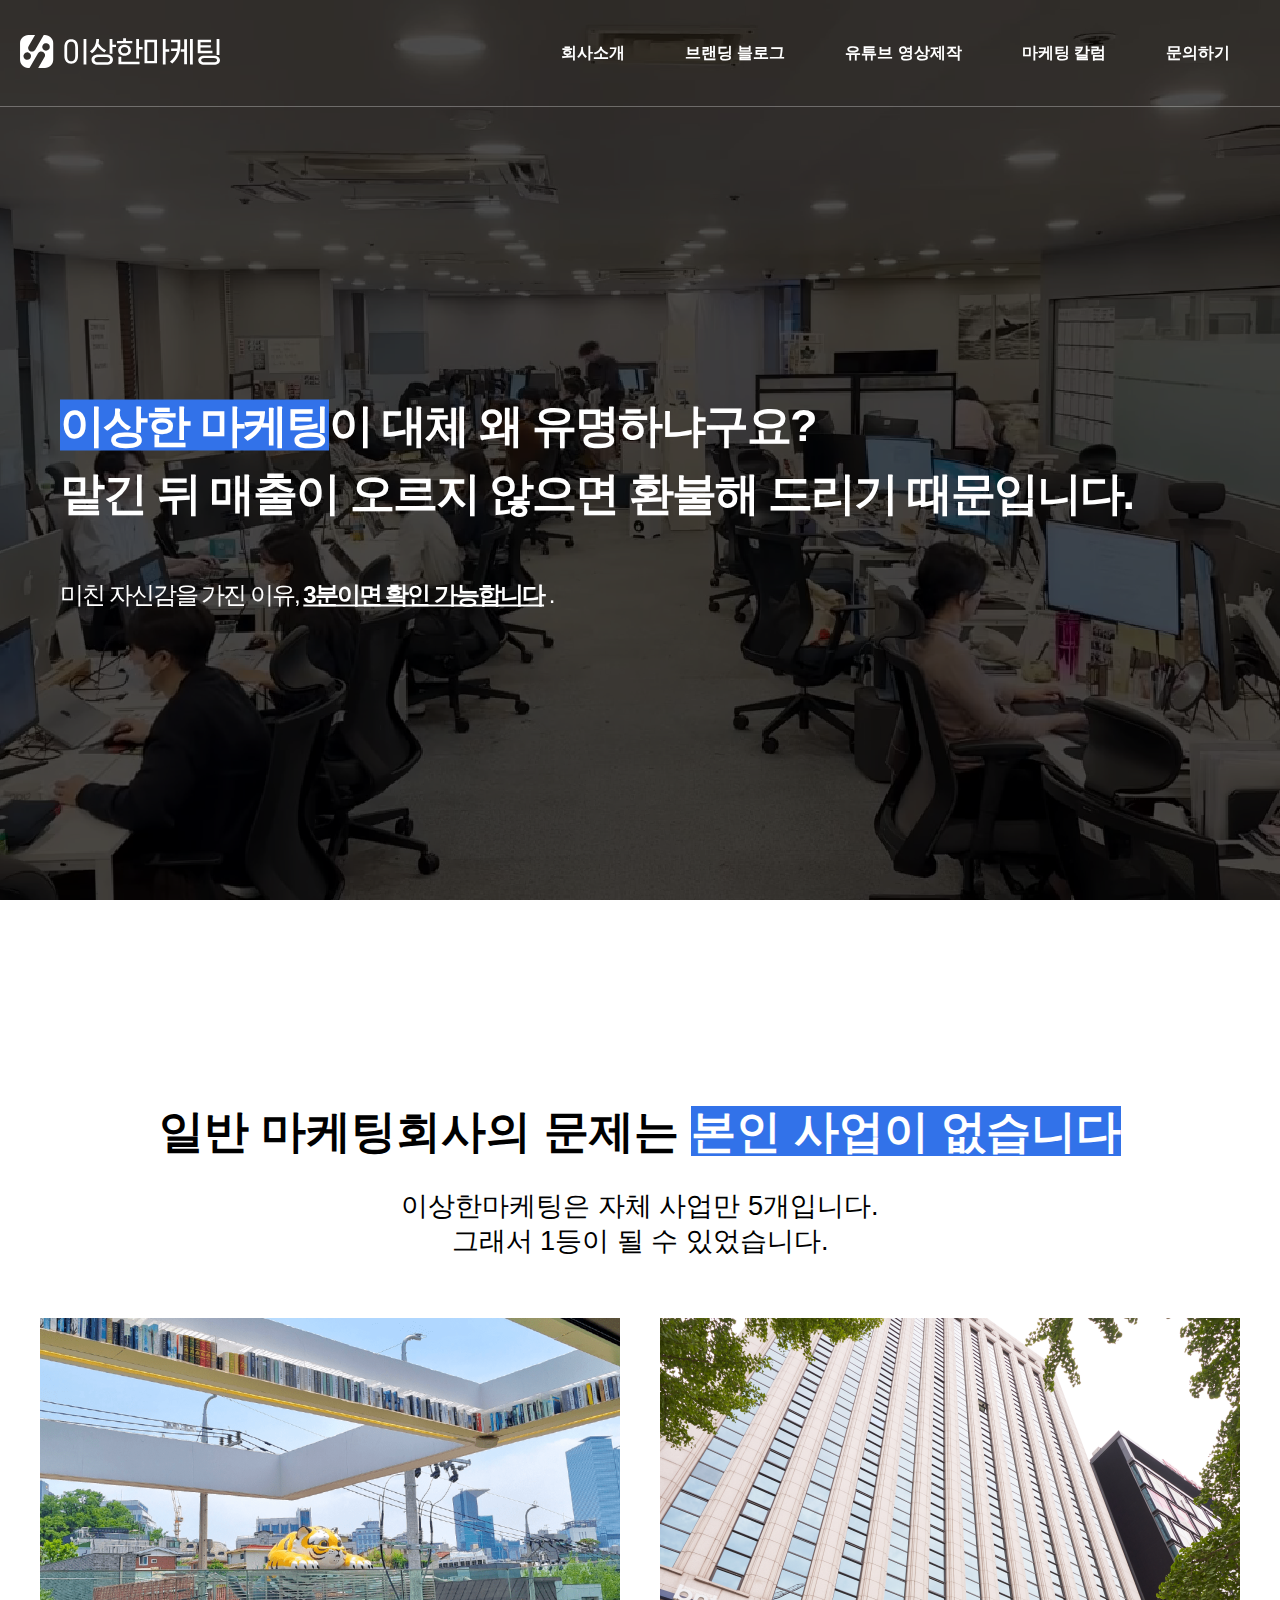
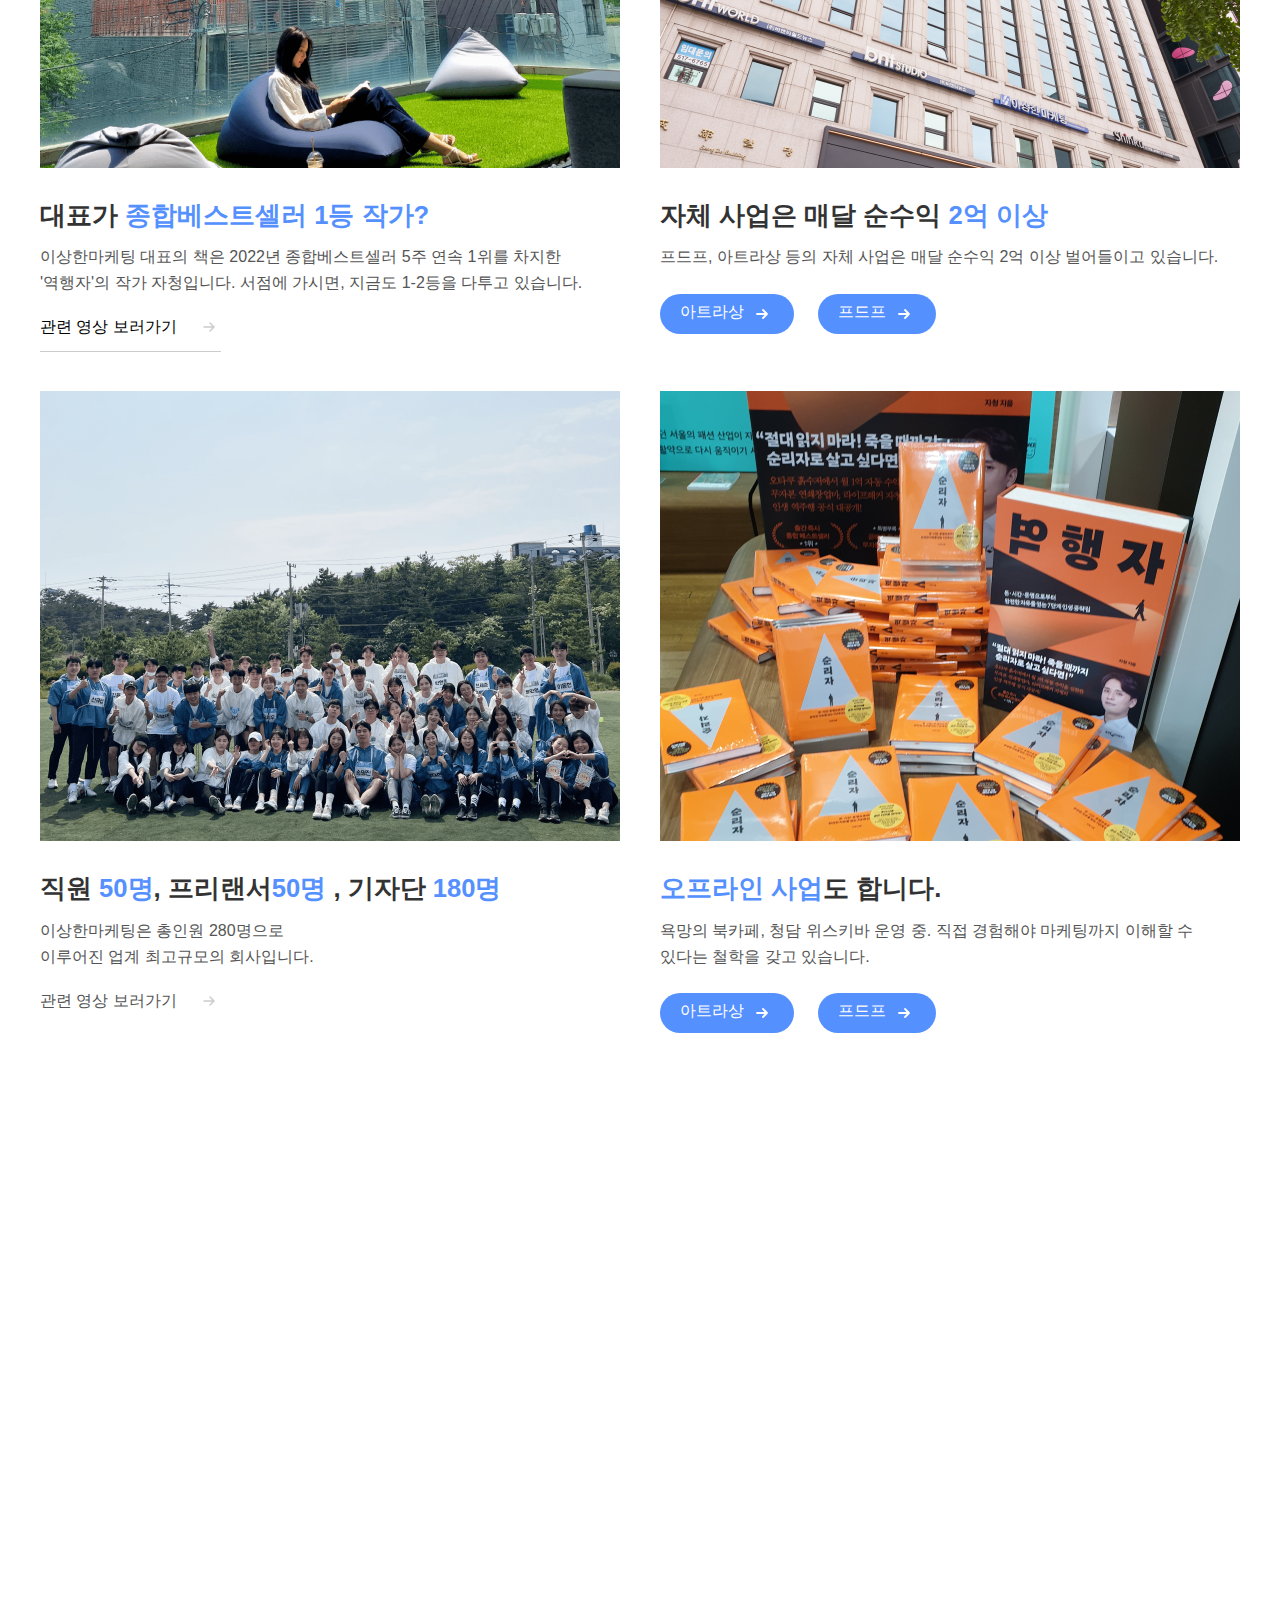
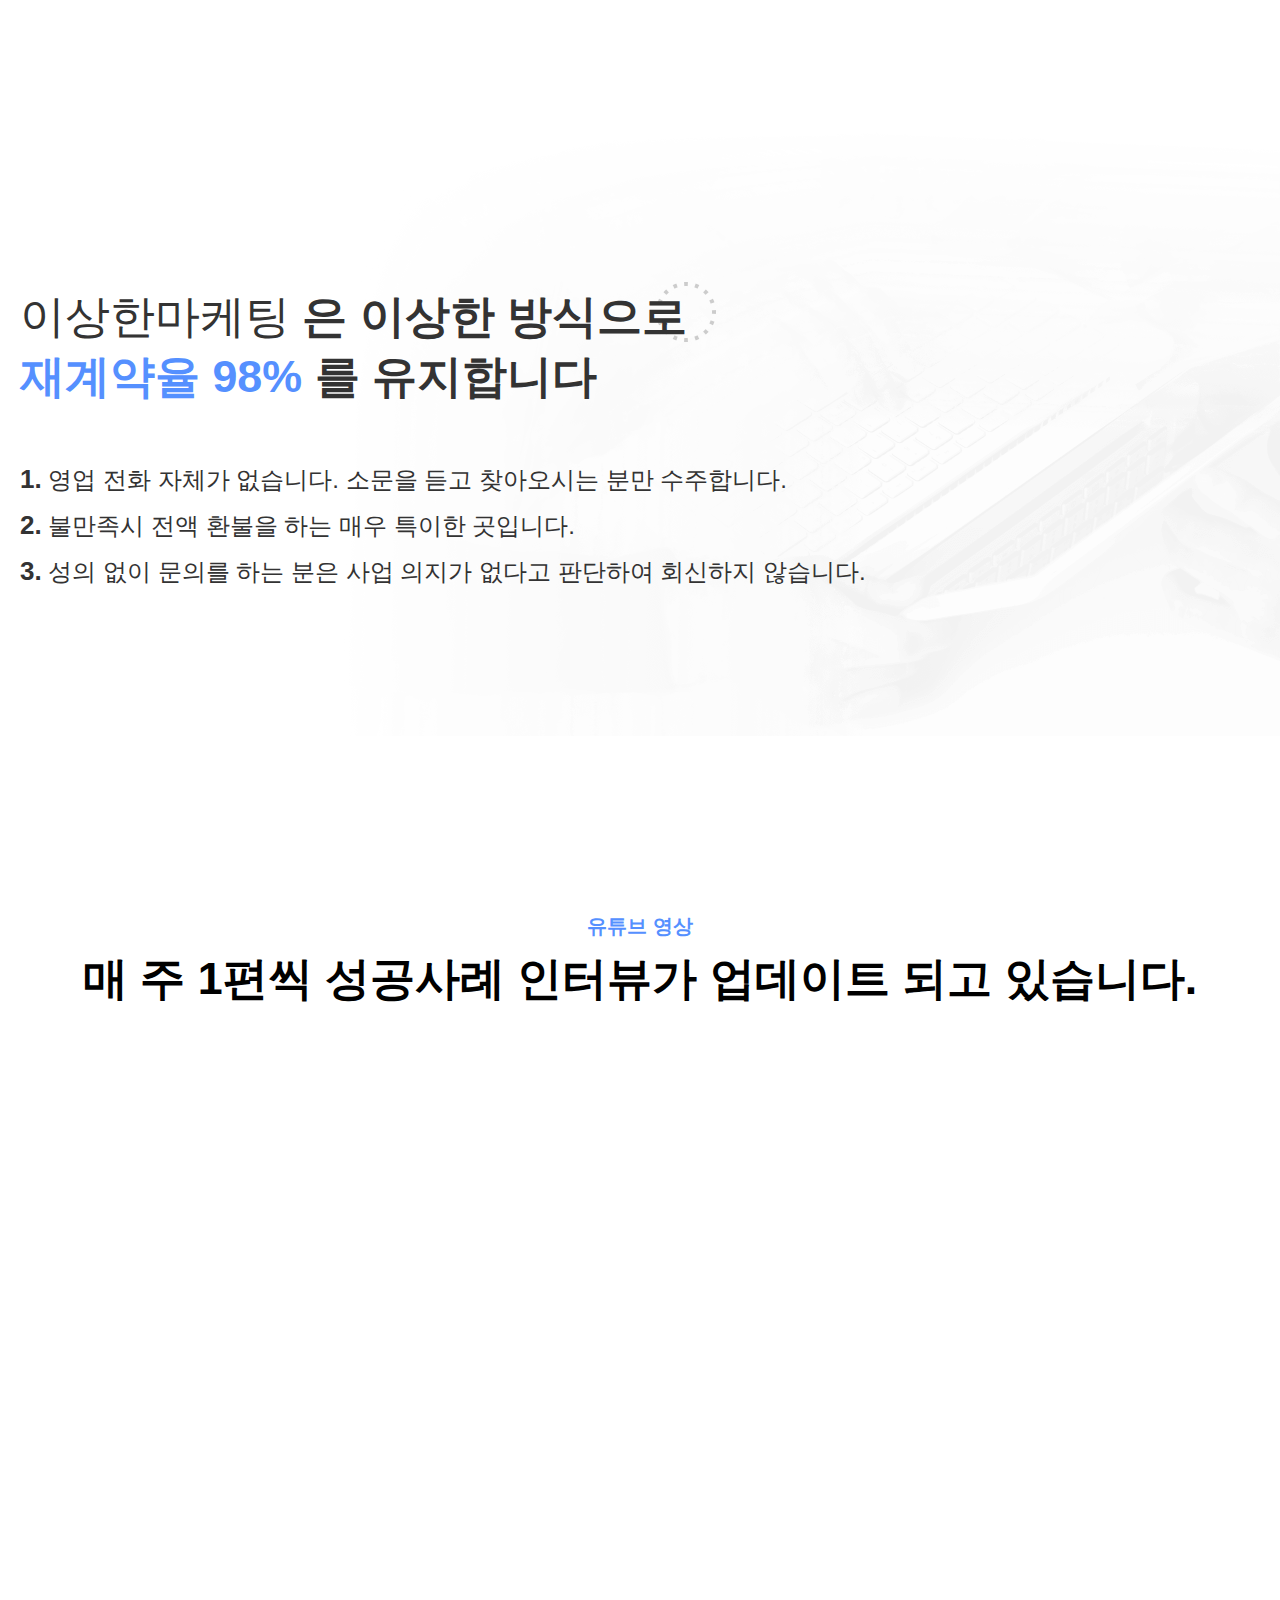
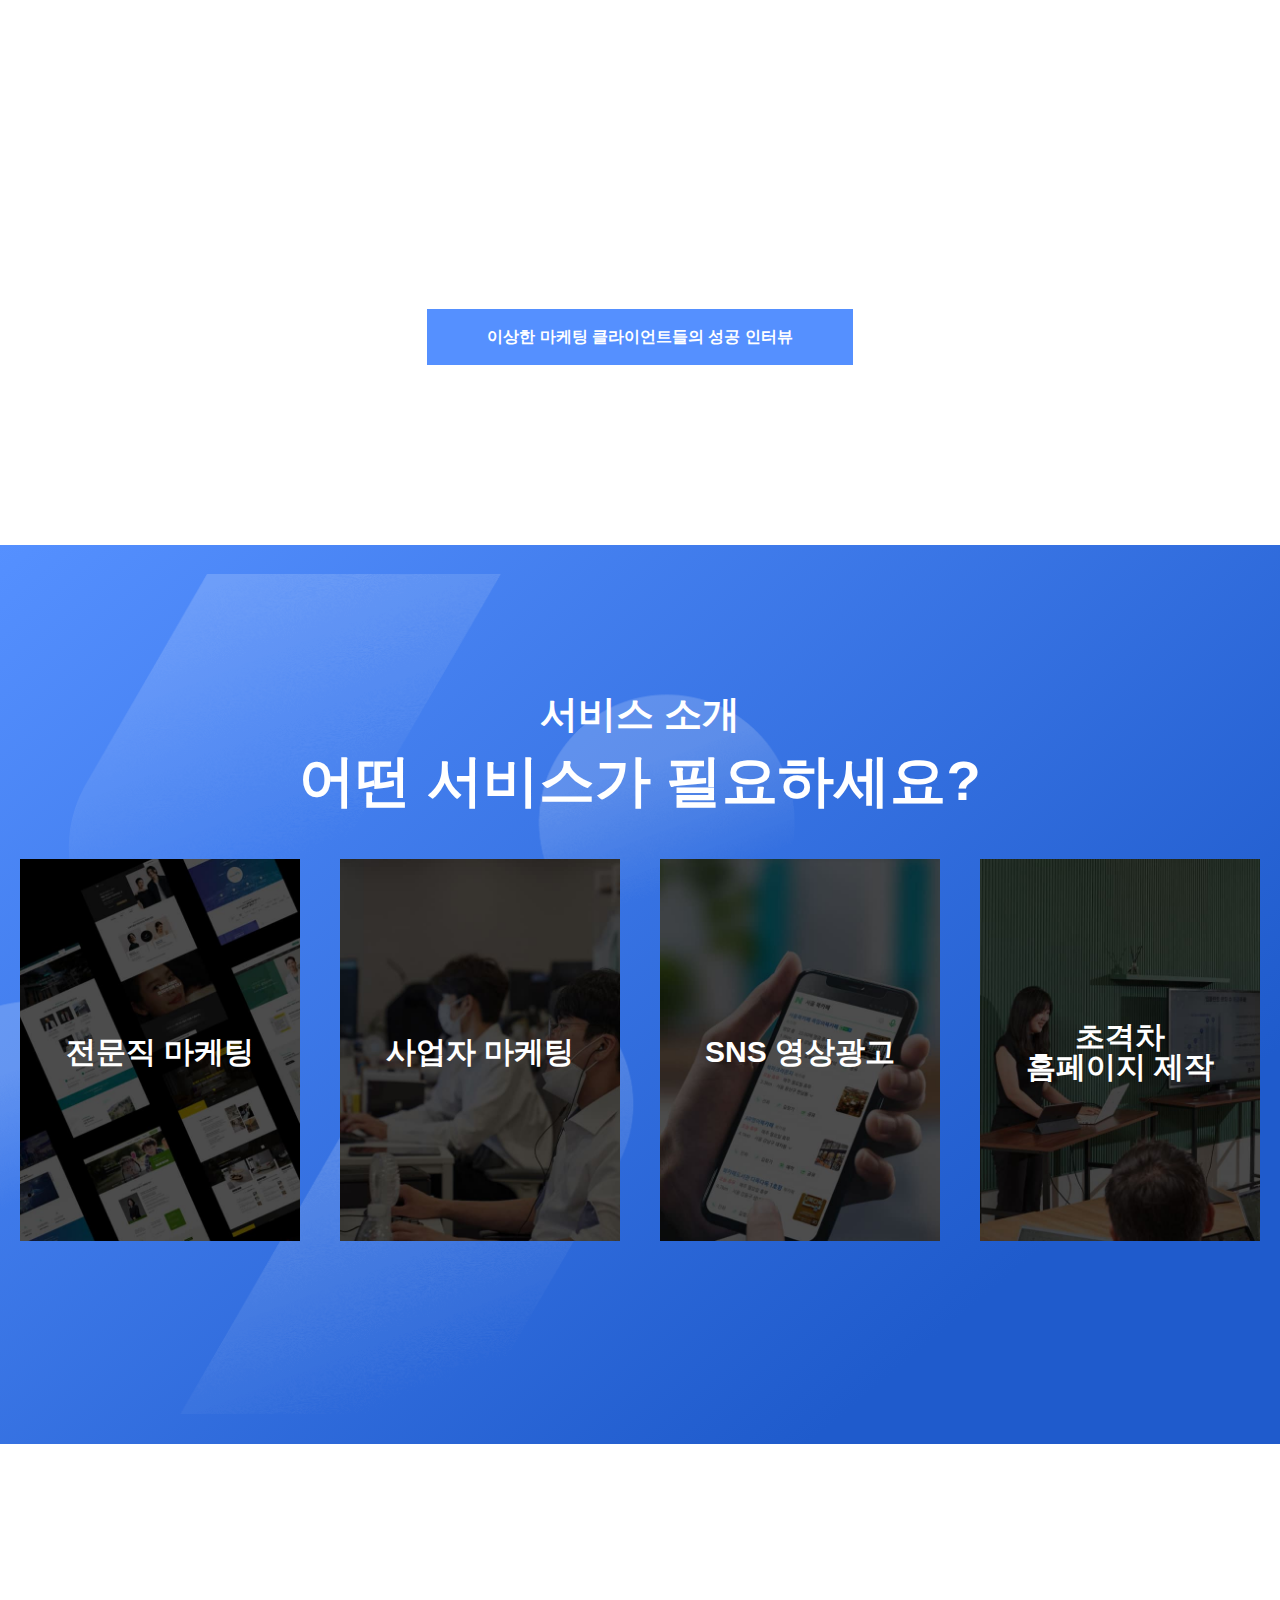
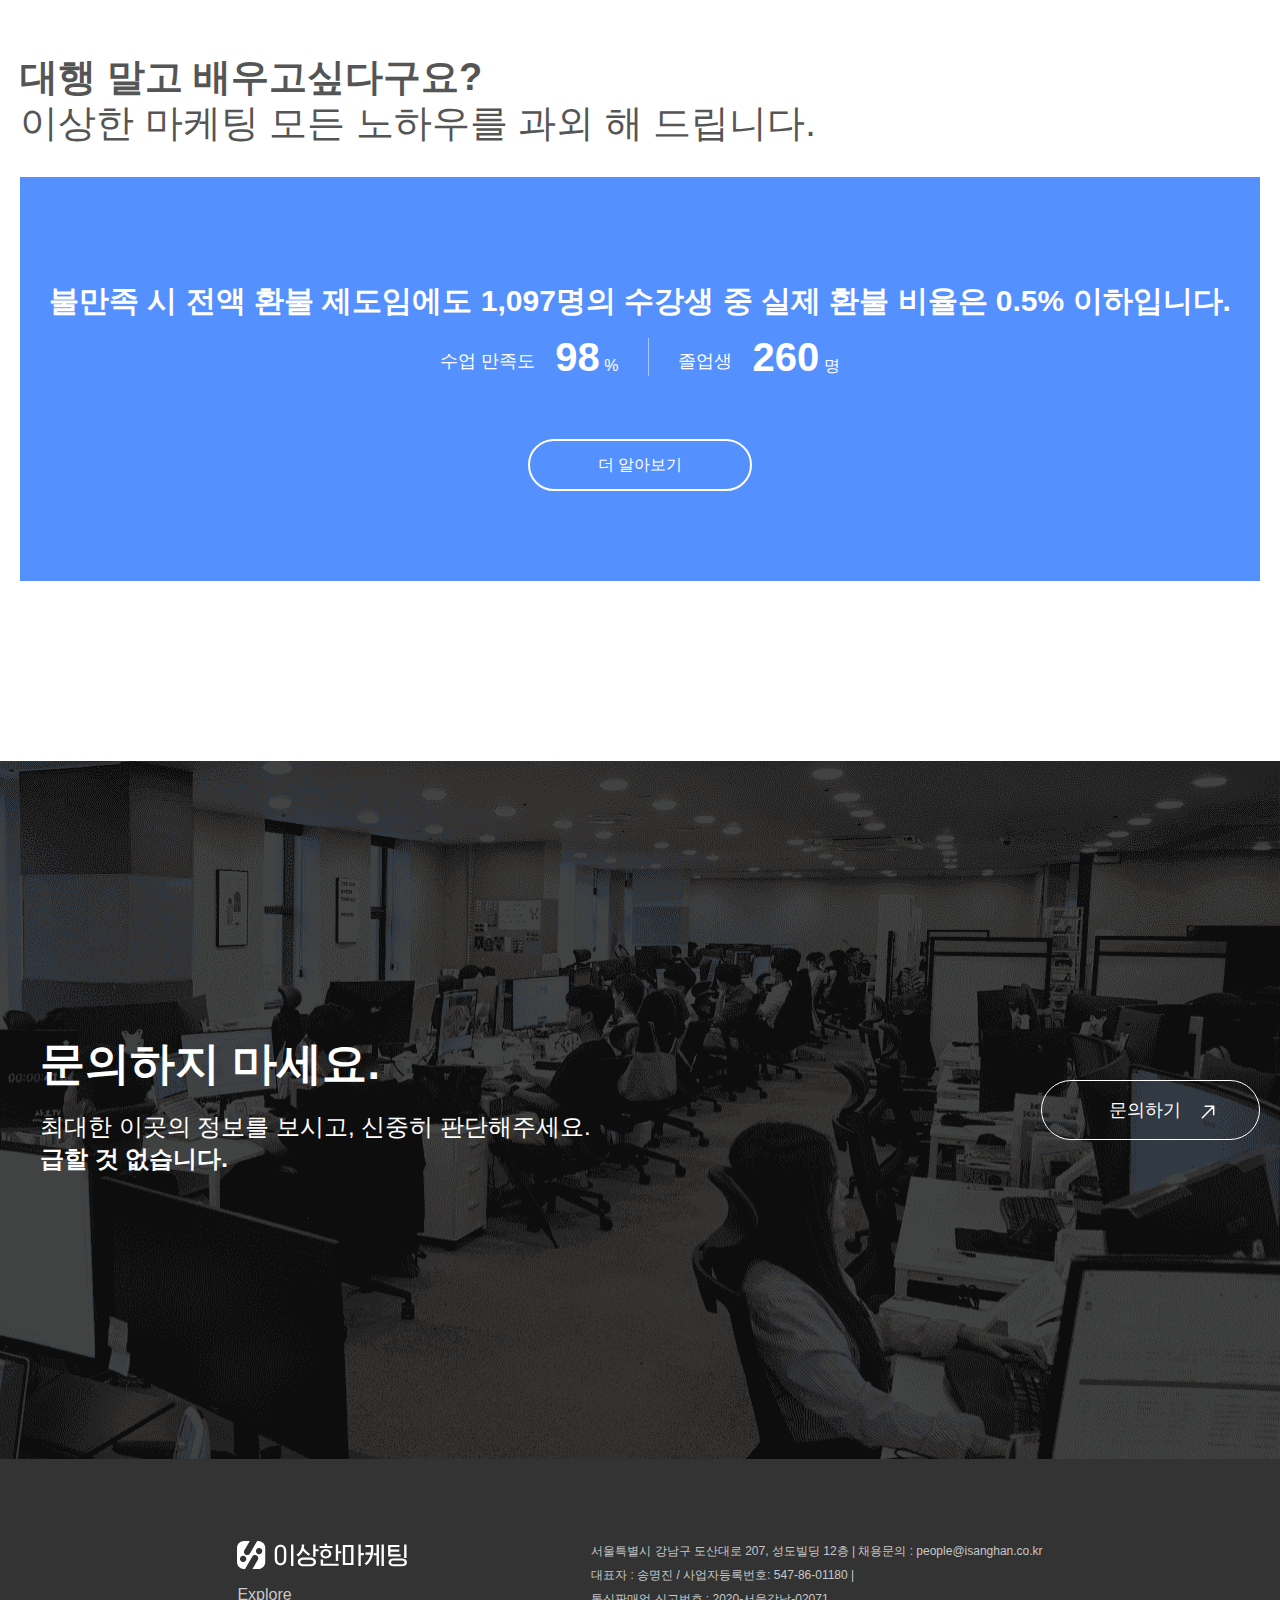
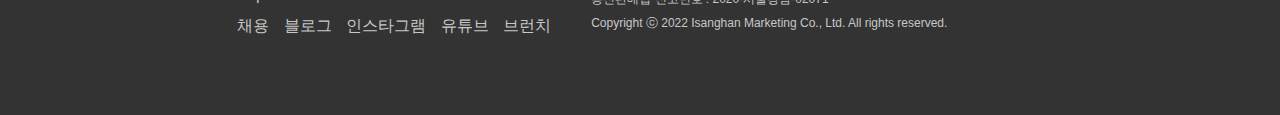
==== commit 4ff31f87: "작업시작" ====
--- a/index.html
+++ b/index.html
@@ -12,12 +12,13 @@
     <link rel="stylesheet" href="css/common.css">
     <link rel="stylesheet" href="css/style.css">
 
-    <script src="https://cdnjs.cloudflare.com/ajax/libs/jquery/3.7.0/jquery.min.js" integrity="sha512-3gJwYpMe3QewGELv8k/BX9vcqhryRdzRMxVfq6ngyWXwo03GFEzjsUm8Q7RZcHPHksttq7/GFoxjCVUjkjvPdw==" crossorigin="anonymous" referrerpolicy="no-referrer"></script>
+    <script src="https://cdnjs.cloudflare.com/ajax/libs/jquery/3.6.0/jquery.min.js"></script>
     <script src="js/custom.js"></script>
     <script src="js/jquery.counterup.min.js"></script>
     <script src="js/wow.min.js"></script>
     <script src="js/slick.min.js"></script>
     <script src="js/front.js"></script>
+    
     <title>Document</title>
 </head>
 <body>
@@ -35,53 +36,45 @@
                             </a>
                         </div>
                     </div>
-                    <ul class="header-list">
-                        <li class="header-item">
-                            <a href="about.html">회사소개</a>
-                        </li>
-                        <li class="header-item">
-                            <a href="brand.html">브랜딩 블로그</a>
-                        </li>
-                        <li class="header-item">
-                            <a href="youtube.html">유튜브 영상제작</a>
-                        </li>
-                        <li class="header-item">
-                            <a href="column.html">마케팅 칼럼</a>
-                        </li>
-                        <li class="header-item">
-                            <a href="inquiry.html">문의하기</a>
-                        </li>
-                    </ul>
+                    <nav class="nav">
+                        <div class="mb-menu">
+                            <img class="menu-ico01 menu-ico" src="img/menu-ico01.png" alt="">
+                            <img class="menu-ico02 menu-ico" src="img/menu-ico02.png" alt="">
+                        </div>
+                        <ul class="header-list">
+                            <li class="header-item">
+                                <a href="about.html">회사소개</a>
+                            </li>
+                            <li class="header-item">
+                                <a href="brand.html">브랜딩 블로그</a>
+                            </li>
+                            <li class="header-item">
+                                <a href="youtube.html">유튜브 영상제작</a>
+                            </li>
+                            <li class="header-item">
+                                <a href="column.html">마케팅 칼럼</a>
+                            </li>
+                            <li class="header-item">
+                                <a href="inquiry.html">문의하기</a>
+                            </li>
+                        </ul>
+                    </nav>
                     
-                </div>
-                <div class="mb-menu"></div>
+                    
+                </div>
+                
             </header>
-            <header class="mb-header">
-                <li class="header-item">
-                    <a href="about.html">회사소개</a>
-                </li>
-                <li class="header-item">
-                    <a href="brand.html">브랜딩 블로그</a>
-                </li>
-                <li class="header-item">
-                    <a href="youtube.html">유튜브 영상제작</a>
-                </li>
-                <li class="header-item">
-                    <a href="column.html">마케팅 칼럼</a>
-                </li>
-                <li class="header-item">
-                    <a href="inquiry.html">문의하기</a>
-                </li>
-            </header>
+           
             <section class="sec01 section">
                 <div class="sec-visual">
                     <div class="sec-visual-vid">
                         <div class="sec-visual-bg"></div>
 
                         <video src="vid/visual-vid.mp4"  autoplay muted loop playsinline></video>
+                        <img class="visual-img" src="img/visual-img.gif" alt="">
                     </div>
                     <div class="visual-tit">
-                        <h2 class="tit"><strong>이상한 마케팅</strong> 이 대체 왜 유명하냐구요?<br>
+                        <h2 class="tit"><strong>이상한 마케팅</strong>이 대체 왜 유명하냐구요?<br>
                              맡긴 뒤 매출이 오르지 않으면 환불해 드리기 때문입니다.
                         </h2>
                         <p class="txt">미친 자신감을 가진 이유, <strong>3분이면 확인 가능합니다</strong> .</p>
@@ -133,7 +126,7 @@
                             </div>
                             <div class="sec03-txt-box">
                                 <p class="sec03-tit">직원<strong class="color-blue"> 50명</strong>, 프리랜서<strong class="color-blue">50명</strong> , 기자단 <strong class="color-blue">180명</strong></p>
-                                <p class="sec03-txt">이상한마케팅은 총인원 280명으로
+                                <p class="sec03-txt">이상한마케팅은 총인원 280명으로 <br>
                                     이루어진 업계 최고규모의 회사입니다.</p>
                                 <div class="btn_wrap">
                                     <a href="#">관련 영상 보러가기</a>
@@ -313,11 +306,11 @@
                           <ul class="info">
                             <li>
                               <em>수업 만족도</em>
-                              <p><strong class="sec08-counter">97.8</strong> %</p>
+                              <p><strong  class="sec08-counter sec08-counter02" data-count="100">97.8</strong> %</p>
                             </li>
                             <li>
                               <em>졸업생</em>
-                              <p><strong class="sec08-counter">1,097</strong> 명</p>
+                              <p><strong class="sec08-counter sec08-counter02" data-count="999" >1,097</strong> 명</p>
                             </li>
                           </ul>
                           <a target="_blank" href="https://isanghanacademy.co.kr/" class="white_btn">더 알아보기</a>
--- a/css/common.css
+++ b/css/common.css
@@ -1,3 +1,4 @@
+.container{overflow: hidden;}
 /*! header*/
 .header{ position: fixed; top: 0; left: 0; width: 100%; color: #FFF; transition: all .3s ease;    border-bottom: 1px solid rgba(255,255,255,0.3); padding: 30px 0; z-index: 111;}    
 .header-wrap{display: flex; justify-content: space-between; align-items: center; max-width: 1240px ; margin: 0 auto;}
@@ -12,15 +13,41 @@
 .header.on .logo-black{display: block;}
 .header.on .logo-white{display: none;}
 
+
+.menu-ico01{display: none; cursor: pointer;}
+.menu-ico02{display: none; cursor: pointer;}
 strong{background-color: #3272E9; color: #fff;}
 
+.mb-header{position: absolute;right: -100%; top: 0; height: 100vw; width: 100vh; background-color: #fff; z-index: 111; }
+.mb-header.show{right:0;}
+
+.menu-ico{position: relative; z-index: 1111;}
+
+.header-wrap.on .menu-ico01{display: none;}
+.header-wrap.on .menu-ico02{display: block;}
+
+.header-wrap.on .logo-white{display: none;}
+.header-wrap.on .logo-black{display: block; position: relative; z-index: 1111;}
 @media(max-width:1240px){
 
 }
 
-@media(max-width:768px){
+@media(max-width:980px){
+    .header.on .menu-ico01{display: none;}
+    .header.on .menu-ico02{display: block;}
+    .header-wrap{padding: 0 20px;}
     .header-list{display: none;}
     h2{font-size: 24px;}
     h3{font-size: 16px;}
+    .menu-ico01{display: block;}
+    .menu-ico02{display: none;}
+    .header-list{display: block;position: fixed;z-index: 1;left: 100%;top: 0;width: 100%;\height: 100%;margin: 0;padding-top: 70px;background: #fff;transition: all .5s ease;}
+    .header-list.show{left: 0;}
+    .header-item  a {color: #000;}
+    .header-item{padding: 18px 30px; border-bottom: 1px solid #e0e0e0;}
+    .header-item:first-child{border-top: 1px solid #e0e0e0;}
+    .header-logo img{max-width: 120px;}
+    .header{padding: 10px 0;}
+
 }
 
--- a/css/style.css
+++ b/css/style.css
@@ -1,33 +1,83 @@
+.about-sec{color: #555;}
+
+@import url('https://fonts.googleapis.com/css2?family=Noto+Sans+KR:wght@300;400;500;700;900&display=swap');
+
+
+html { 
+    scroll-behavior: smooth; 
+    font-family: "spoqa", "Malgun Gothic", Dotum, Arial, sans-serif;
+
+  } 
 /*! sec01*/
 .sec01 {height: 100vh; overflow: hidden;}
 .sec-visual{height: 100%;}
 .sec-visual-vid{position: relative;}
 .sec-visual-vid video{width: 100%; }
 .sec-visual-bg{position: absolute; left: 0; top: 0; width: 100%; height: 100%; background-color: rgba(0,0,0,0.7);}
-.visual-tit{position: absolute;position: absolute;z-index: 1;left: 0;top: calc(50% + 52px);width: 100%;color: #fff;text-align: left;transform: translateY(-50%);line-height: 52px; }
+.visual-tit{position: absolute;position: absolute;z-index: 1;left: 0;top: calc(50% + 52px);width: 100%;color: #fff;text-align: left;transform: translateY(-50%);line-height: 52px; padding: 0 20px;} 
 .visual-tit h2, .visual-tit p{width: 1200px;margin: 0 auto;font-size: 45px;letter-spacing: -2px;line-height: 1.5;}
 .visual-tit h2 strong{background: #3272E9;}
 .visual-tit p {font-size: 24px; margin-top: 50px;}
 .visual-tit p strong {text-decoration: underline; font-weight: 700; background-color: transparent;}
-
+.sec-visual-vid{
+    position: relative;
+    width: 100%;
+    height: 100vh;
+    overflow: hidden;
+    background: #000;
+}
+.sec-visual-vid video{
+    top: 0;
+    width: auto;
+    min-width: 100vw;
+    min-height: 100vh;
+    transform: translate(-50%, 0);
+    height: auto;
+    opacity: 0.3;
+    position: absolute;
+    z-index: 0;
+    left: 50%;
+}
+.visual-img{display: none;}
 
 @media(max-width:1240px){
-
-}
-
-@media(max-width:768px){
-   
-    
-}
+.visual-tit p{font-size: 18px;}
+}
+
+@media(max-width:768px){
+    .sec-visual-vid video{
+      display: none;
+    }
+    .visual-img{display: block;
+        position: absolute;
+        left: 50%;
+        top: 0;
+        width: auto;
+        min-width: 100vh;
+        height: auto;
+        min-height: 100vh;
+        transform: translate(-50%, 0);
+    }
+    .sec-visual-bg{z-index: 1;}
+    .visual-tit{padding: 0 20px; box-sizing: border-box;}
+    .visual-tit h2{font-size: 26px; width: auto;}
+    
+    .visual-tit p{font-size: 14px; width: auto;}
+
+    
+}
+        
 
 
 /*!sec02 */
 
 /*!sec03 */
 .sec03{max-width: 1240px; margin:0 auto; margin-top: 180px; text-align: center;}
-.sec03-wrap h3 {font-weight: 400; font-size: 1.7em; margin: 20px 0; line-height: 35px;}
+.sec03-wrap{padding: 0 20px;}
+.sec03-wrap h3 {font-weight: 400; font-size: 1.7em; margin: 20px 0; line-height: 35px; margin-bottom: 60px;}
 .sec03-list{display: grid; gap: 40px;    grid-template-columns: repeat(2,1fr);}
 .sec03-txt-box{text-align: left; color: #555;}
+.sec03-txt{line-height: 1.6;}
 .sec03-tit{font-size: 1.6em; margin: 32px 0 16px 0;}
 .btn_wrap,  .btn_wrap02 {margin-top: 24px; }
 .btn_wrap a  {padding:0 44px 16px 0 ; color: #555; position: relative;}
@@ -37,16 +87,19 @@
 .btn_wrap a span::before{content: '';position: absolute;top: 100%; left: 0; width: 0; background-color: #000; height: 1px; z-index: 1;transition: 0.3s; z-index: 1111;}
 .btn_wrap a:hover span::before{width: 100%;}
 .btn_wrap02 a{position: relative;height: 40px;padding: 10px 50px 10px 20px;color: #fff;border-radius: 50px;background: #5590ff; box-sizing: border-box; line-height: 1;}
+.btn_wrap02 a:first-child{margin-right: 20px;}
 .btn_wrap02 a::after{content: '';position: absolute;z-index: 1;top: 50%;right: 20px;width: 24px;height: 24px;background-image: url(../img/arrow-ico-white.svg);background-repeat: no-repeat;background-position: center;background-size: 100%;transform: translateY(-50%);}
 
 @media(max-width:768px){
-   
+    .sec03{margin-top: 80px;}
     .sec03-wrap h3{font-size: 16px; line-height: 20px;}
     .sec03-list{grid-template-columns: repeat(1,1fr);}
     .sec03 {padding: 0 20px;}
-    .sec03-tit{font-size: 20px;}
-    .sec03-txt{font-size: 14px; line-height: 18px;}
+    .sec03-tit{font-size: 14px;}
+    .sec03-txt{font-size: 12px; line-height: 18px;}
     .sec03-txt h2{line-height: 32px;}
+    .btn_wrap a span {font-size: 12px;}
+    .btn_wrap02 a{font-size: 12px; height: 30px;}
 }
 
 /*!sec04 */
@@ -88,18 +141,39 @@
 
 @media(max-width:768px){
     .sec04{padding:50px 0}
-}
+    .business_entity .bu_slide .slick-slide {
+        width: 164px;
+        height: 100%;
+        margin-right: 12px;
+    }
+}
+
 
 /*! sec05  */
 .sec05{ background: url(../img/sec05-bg.png) no-repeat top right; background-size: 960px 623px; height: 623px; display: flex; align-items: center; width: 100%;}
 .sec05-wrap{max-width: 1240px;margin:0 auto; color: #333; width: 100%;}
-.sec05 h2 {line-height: 60px; margin: 40px 0;}
+.sec05 h2 {line-height: 60px; margin: 40px 0; display: inline-block; position: relative; transform: scale(1.0);}
+.sec05 h2::after{    content: '';
+    position: absolute;
+    z-index: -1;
+    top: -4px;
+    right: -29px;
+    width: 60px;
+    height: 60px;
+    background: url(../img/sec04-ciorcle.png) no-repeat center;
+    background-size: 100%;
+    animation: rotation 4s infinite linear;
+    animation-fill-mode: forwards;
+}
 .sec05 h2 small{font-weight: 400;}
-.sec05 .txt-list strong{background-color: transparent; color: #000;}
+.sec05 .txt-list strong{background-color: transparent; color: #000; }
 .sec05 .txt-list {font-size: 24px; }
 .sec05 .txt-list .txt{margin: 20px 0; font-weight: 400;}
 .sec05 .txt-list strong{font-weight: 700; color: #333; font-size: 26px;}
-
+@keyframes rotation {
+    0% {transform:rotate(0);}
+    100% {transform:rotate(360deg);}
+}
 @media(max-width:1200px){
     .sec05 h2{font-size: 36px; line-height: 46px;}
     .sec05{height: 100%;}
@@ -107,15 +181,18 @@
     .sec05 .txt-list .txt{font-size: 18px;}
 }
 @media(max-width:768px){
-    .sec05 .txt-list strong{font-size: 20px;}
-    .sec05 h2{font-size: 24px;line-height: 30px;}
-    .sec05 .txt-list .txt{font-size: 14px;}
+    
+    .sec05 h2::after{width:42px ; height: 42px;right: -10px;}
+    .sec05 .txt-list strong{font-size: 16px;}
+    .sec05 h2{font-size: 22px;line-height: 30px;}
+    .sec05 .txt-list .txt{font-size: 14px; margin: 10px 0; line-height: 1.4; text-indent: -20px;}
+    .txt-list{margin-left: 20px;}
 }
 
 
 /*! sec06*/
 .sec06{padding: 180px 0;}
-.sec06-wrap{max-width: 1240px; width: 100%; margin: 0 auto; text-align: center;}
+.sec06-wrap{max-width: 1240px; width: 100%; margin: 0 auto; text-align: center;padding: 0 20px;}
 .sec06-list{display: grid; gap: 40px;    grid-template-columns: repeat(2,1fr); padding: 70px 0;}
 .sec06-list .sec06-item iframe{width: 100%; height: 326px;}
 .sec06-wrap > h2{margin: 20px 0;}
@@ -127,10 +204,13 @@
     
 }
 @media(max-width:768px){
-    .sec06-wrap > h2{font-size: 18px; margin: 10px 0;}
+    .sec06-wrap p strong{font-size: 16px; margin-bottom: 20px;}
+    .sec06-wrap > h2{font-size: 18px; margin: 20px 0;}
     .sec06{padding: 60px 20px;}
-    .sec06-list{    grid-template-columns: repeat(1,1fr); padding: 30px 0;}
+    .sec06-list{    grid-template-columns: repeat(1,1fr); padding: 10px 0;}
     .interview a{font-size: 16px;}
+    .sec06-list .sec06-item iframe{height: 200px;}
+    
 }
 
 
@@ -164,9 +244,10 @@
 @media(max-width:768px){
     .pic-txt strong{font-size: 18px;}
     .sec07-list{display: grid;     grid-template-columns: repeat(2,1fr); grid-gap: 10px;}
-
-    
-    .interview a{font-size: 16px;}
+    .pic-txt p{font-size: 12px;}
+    
+    .interview a{font-size: 14px; padding: 20px 30px;}
+    .pic-txt p strong{font-size: 12px;}
 }
 
 
@@ -175,7 +256,7 @@
 .sec08-wrap{max-width: 1240px; width: 100%; margin:0 auto;}
 .sec08-employe{max-width:540px ; width: 100%; margin-left: auto;}
 .sec08-employe video{width: 100%;}
-.sec08-con-top{position: relative;}
+.sec08-con-top{position: relative; padding: 0 20px;}
 .sec08-txt{position: absolute; top: 50%; left: 0; transform: translateY(-50%);}
 .sec08-txt{font-size: 38px; line-height: 46px; color: #555;}
 .sec08-txt strong{font-weight: 700; background-color: #fff; color: #555;}
@@ -191,20 +272,25 @@
 .academy .wrapper a {color: #fff; border:1px solid #fff; font-weight: 500;     padding: 8px 68px;border-radius: 50px;line-height: 2;border: 2px solid #fff;transition: all .3s ease; margin-top: 50px;}
 .academy .wrapper a:hover{color: #000; background-color: #fff;}
 
-@media(max-width:1200px){
-    
+@media(max-width:1240px){
+    .sec08-txt{font-size:24px ;}
+    .sec08-txt{left: 20px;}
+}
+@media(max-width:900px){
+    .sec08-txt{font-size:16px ;}
 }
 @media(max-width:768px){
     .sec08-txt{padding-top: 60px;}
-    .sec08{padding: 50px 0;}
+    .sec08{padding: 50px 0 0 0;}
     .sec08-txt{position: static; }
     .sec08-txt{font-size: 18px; text-align: center; line-height: 24px;}
-    .academy h3{font-size: 18px;}
+    .academy h3{font-size: 18px; padding: 0 20px;}
     .academy .info li{flex-direction: column;}
     .academy .info li em{margin: 0; font-size: 14px;}
     .academy .info li strong{font-size: 24px;}
     .info{margin-top: 30px;}
     .academy .wrapper a{padding: 8px 32px; font-size: 14px;}
+    .pic-txt p{display: block;}
 }
 
 
@@ -212,7 +298,7 @@
 .sec09{background: url(../img/sec09-bg.png) no-repeat top right;}
 .sec09-wrap{max-width: 1240px; width: 100%; margin: 0 auto; padding: 280px 0; display: flex ; align-items: center; justify-content: space-between;}
 
-.sec09-txt{ color: #fff;}
+.sec09-txt{ color: #fff;padding: 0 20px;}
 .sec09-txt p{font-size: 24px; margin-top: 30px;}
 .sec09-txt p strong{font-weight: 700; background-color: transparent; line-height: 40px;}
 
@@ -227,7 +313,7 @@
 @media(max-width:768px){
     .sec09-wrap{flex-direction: column; align-items: flex-start; padding: 140px 0;}
     .sec09-txt{padding: 0 20px;}
-    .sec09-txt p{font-size: 16px; margin-bottom: 20px;}
+    .sec09-txt p{font-size: 14px; margin-bottom: 20px;}
     .sec09-contact a{    padding: 15px 48px 15px 47px; margin-left: 20px;}
     .sec09-contact a::after{margin-left: 0;}
 }
@@ -247,6 +333,7 @@
     
 }
 @media(max-width:768px){
+    .sec09-txt h2{font-size: 20px;}
     .foot_link li {font-size: 14px;}
     .footer .wrapper{flex-direction: column; align-items: flex-start; padding: 0 10px;}
     address{margin-left: 0;}
@@ -258,9 +345,15 @@
 .sub-sec01{padding: 200px;text-align: center;background-image: url(../img/column-bg.jpg);background-repeat: no-repeat;background-position: center;background-size: cover;}
 .sub-sec01 h2{color: #fff; font-size: 32px;}
 .inquiry-box{max-width: 1240px; width: 100%; margin: 0 auto; background-color: #F0F0F0; padding: 50px 0; color:#555 ; text-align: center; font-weight: 700;}
+
 .inquiry-box p {line-height: 20px;}
 .inquiry-box strong{font-weight: 900; background-color: transparent; color: #555;}
-
+@media(max-width:1200px){
+    
+}
+@media(max-width:768px){
+    .inquiry-box{padding: 100px 20px; box-sizing: border-box; font-size: 14px;}
+}
 
 /*! column  */
 .column-wrap{background-color: #EDEDED; padding: 100px 0;}
@@ -272,4 +365,149 @@
 .column-item-txt h3 + p{margin: 10px 0;}
 .column-item-txt h3 + p + P {font-size: 14px; }
 .column-item a{width: 100%;}
-.marketing-tit{margin: 50px 0;}+.marketing-tit{margin: 50px 0;}
+
+
+@media(max-width:1200px){
+    .column-box{padding: 100px 20px; box-sizing: border-box; }
+    .column-list{justify-content: center;}
+    .column-item{width: 30%; }
+}
+@media(max-width:768px){
+    .column-box{padding: 100px 20px; box-sizing: border-box; }
+    .column-item{width: 47%; }
+    .column-list{gap:15px;}
+    .marketing-tit{margin: 30px 0;}
+    .column-wrap{padding-top:30 ;}
+    .sub-sec01{    height: 180px;padding: 100px 30px 0; box-sizing: border-box;}
+    .sub-sec01 h2{font-size: 20px;}
+    .column-item-txt h3{font-size: 20px;}
+    .column-item-txt h3 + p{font-size: 14px;}
+    .column-item-txt h3 + p + p{font-size: 12px;}
+}
+@media(max-width:500px){
+    .column-item{width: 95%; }
+    .marketing-tit{margin: 20px 0;}
+    .column-wrap{padding-top: 30px;}
+    .column-box{padding-top: 30px;}
+    
+}
+
+
+
+/*! about sec01  */
+.about-sec01{position: relative;background-image: url(../img/about-bg01.jpg);background-repeat: no-repeat;background-position: center;background-size: cover;}
+.about-sec01-wrap{height: 100vh; max-width: 1240px; width: 100%; margin: 0 auto; }
+.about-sec01-txt{position: relative;top: 50%;margin-top: -10px;word-break: keep-all;transform: translateY(-50%); color: #fff;}
+.about-sec01-txt h2{font-size: 60px;line-height: 1.4;font-weight: 600;color: #fff;text-shadow: 0px 4px 20px rgba(0, 0, 0, 0.4);letter-spacing: -3.6px;}
+.about-sec01-txt p{    display: block;color: #fff;font-size: 30px;line-height: 1.6;margin-top: 50px; font-weight: 700;}
+.about-sec01-txt span{margin-bottom: 36px;}
+.about-sec01-txt h3{font-size: 30px; margin-bottom: 32px; }
+.go-page{position: absolute;z-index: 1;left: 50%;bottom: 60px;padding-top: 70px;font-size: 16px;color: #fff;letter-spacing: -0.5px;transform: translateX(-50%); font-weight: 700;}
+.go-page::after{content: '';position: absolute;z-index: 1;left: 50%;top: 0;width: 50px;height: 50px;border-radius: 50%;background: #fff url(../img/down-ico.svg) no-repeat center;transform: translateX(-50%);}
+
+
+.about-sec02,.about-sec04{max-width: 1240px; width: 100%; margin: 0 auto; padding: 180px 0;}
+
+
+@media(max-width: 980px){
+    .about-sec01-txt{padding: 0 20px;}
+    .about-sec01-txt h2{font-size: 46px;}
+    .about-sec01-txt h3{font-size: 20px;}
+    .about-sec01-txt p{font-size: 16px;}
+}
+@media(max-width:768px){
+    .about-sec01-txt h2{font-size: 32px;}
+    .about-sec01-txt h3{font-size: 18px; margin-bottom: 15px;}
+    .about-sec01-txt p{font-size: 14px; margin-top: 20px;}
+    .go-page{font-size: 14px;padding-top:40px;}
+    .go-page::after{width: 30px; height: 30px; }
+}
+
+/*! about sec02*/
+.about-sec02{padding: 180px 0;}
+.about-sec02-tit{position: relative;}
+.about-sec02-tit::before{    content: '';position: absolute;z-index: -1;top: -36px;left: -45px;width: 90px;height: 71px;background: url(../img/about-sec002.svg) no-repeat;background-size: contain;}
+.about-sec02-wrap p {margin-bottom: 30px; font-size: 30px; color: #333; font-weight: 700;}
+.about-sec02-wrap p strong{background-color: transparent;   color: #333; line-height: 1.4; font-size: 36px;}
+.about-sec02-img{margin:60px 0;}
+.about-txt-box p{font-size: 18px;}
+.about-txt-box02 P{font-size: 18px;}
+.about-txt-box h3{margin-bottom: 30px; font-weight: 700; font-weight: bold;}
+.about-txt-box h3 strong{color: #333;}
+.about-txt-box, .about-txt-box02{color : #555;font-size: 18px;line-height: 1.6;word-break: keep-all;}
+.about-sec02 strong{font-weight: bold; background-color: transparent; color: #555;}
+
+
+@media(max-width: 980px){
+    .about-sec02-wrap p{font-size: 20px; line-height: 1.4;}
+    .about-sec02-wrap p strong{font-size: 28px;}
+    .about-sec02-wrap{padding: 0 20px;}
+    .about-sec02-img{margin: 30px 0;}
+}
+@media(max-width:768px){
+    .about-sec02{padding: 80px 0;}
+    .about-sec02-wrap p{font-size: 16px; line-height: 1.4;}
+    .about-sec02-wrap p strong{font-size: 30px; font-weight:bold}
+    .about-sec02-tit::before{left: 15px;}
+    .mb-br{display: none;}
+    .about-txt-box h3{margin-bottom: 20px;}
+    .about-sec02-wrap p strong, .about-sec02-wrap p{font-size: 14px; color: #555;}
+    .about-sec02-tit > p strong{font-size: 30px;}
+}
+
+/*! about sec03*/
+.about-sec03{display: block;position: relative;height: 878px;background: url(../img/about-sec03-img.jpg) no-repeat center;background-size: cover; box-sizing: border-box;}
+
+.about-sec03 p,.about-sec03 h3 {color: #fff; line-height: 1.4;}
+.about-sec03-wrap{max-width: 1240px; width: 100%; margin: 0 auto; display: flex; flex-direction: column; justify-content: center; height: 100%; position: relative;}
+.about-sec03-wrap::before{content: '';position: absolute;z-index: 1;top: -80px;left: -79px;width: 54px;height: 232px;background: url(../img/about-sec03-ico.svg) no-repeat;background-size: contain;}
+.about-sec03 h3  {margin-bottom: 40px;}
+.about-sec03 p {margin-bottom: 30px;}
+.background-txt01 img {max-width:468px ; width: 100%;}
+.background-txt02 img {max-width:594px ; width: 100%;}
+@media(max-width:768px){
+    .about-sec03-wrap{padding: 0 20px; box-sizing: border-box;}
+    .about-sec03 p{font-size: 14px;}
+    .background-txt01 img{max-width: 268px;}
+}
+
+/*! about sec04*/
+.about-sec04-wrap h3{margin-bottom: 30px;}
+.about-sec04-wrap p {margin-bottom: 30px; line-height: 1.4; }
+.about-sec04-wrap p strong {font-weight: bold; background-color: transparent; color: #000;}
+.under-line{text-decoration: underline;}
+
+.about-video-wrap{display: flex; width: 100%; gap: 40px;}
+.about-video-wrap .video-box{width: 50%;}
+.about-video-wrap .video-box iframe{width: 100%; height: 326px;}
+.video-txt{margin-top: 60px;}
+
+.about-pdf{    display: flex;justify-content: space-between;align-items: center;width: 100%;margin-top: 80px;padding: 100px;border: 1px solid #e0e0e0;background: #fff; box-sizing: border-box;}
+.pdf-file a{padding: 14px 40px;color: #fff;font-weight: 600;line-height: 1.6;background: #333;}
+
+.pdf-file a::after{content: '';display: inline-block;width: 20px;height: 20px;margin: 0 0 2px 24px;vertical-align: middle;background: url(../img/pdf-ico.svg) no-repeat;background-size: contain;}
+
+.pdf-txt h4{font-size: 30px; margin-bottom: 20px;}
+.pdf-txt p {font-size: 20px;}
+
+.about-sec05 {background-color: #80C100; padding: 150px; box-sizing: border-box; color: #fff; position: relative;}
+.about-sec05::before{content: '';position: absolute;z-index: 1;top: 50%;left: 0;transform: translateY(-50%);max-width: 840px;width: 100%;height: 100%;background: url(../img/sec07-bg.png) no-repeat;background-size: contain;}
+@media(max-width:900px){
+    .about-pdf{flex-direction: column; padding: 40px; align-items: flex-start;}
+    .pdf-txt h4{font-size: 18px;}
+    .pdf-txt p{font-size: 14px;}
+    .pdf-file a{font-size: 14px; padding: 10px 20px;}
+    .about-sec05{padding:60px 20px;}
+    .sec07-wrap h3{font-size: 16px;}
+    .sec07-wrap h1{font-size: 20px;}
+}
+@media(max-width:768px){
+
+    .about-sec04-wrap{padding: 0 20px; box-sizing: border-box;}
+     .about-sec04{padding: 100px 0;}
+     .about-video-wrap{flex-direction: column;}
+     .about-video-wrap .video-box{width: 100%;}
+     .about-video-wrap .video-box iframe{height: 200px;}
+     .about-sec04-wrap p{font-size: 14px;}
+}
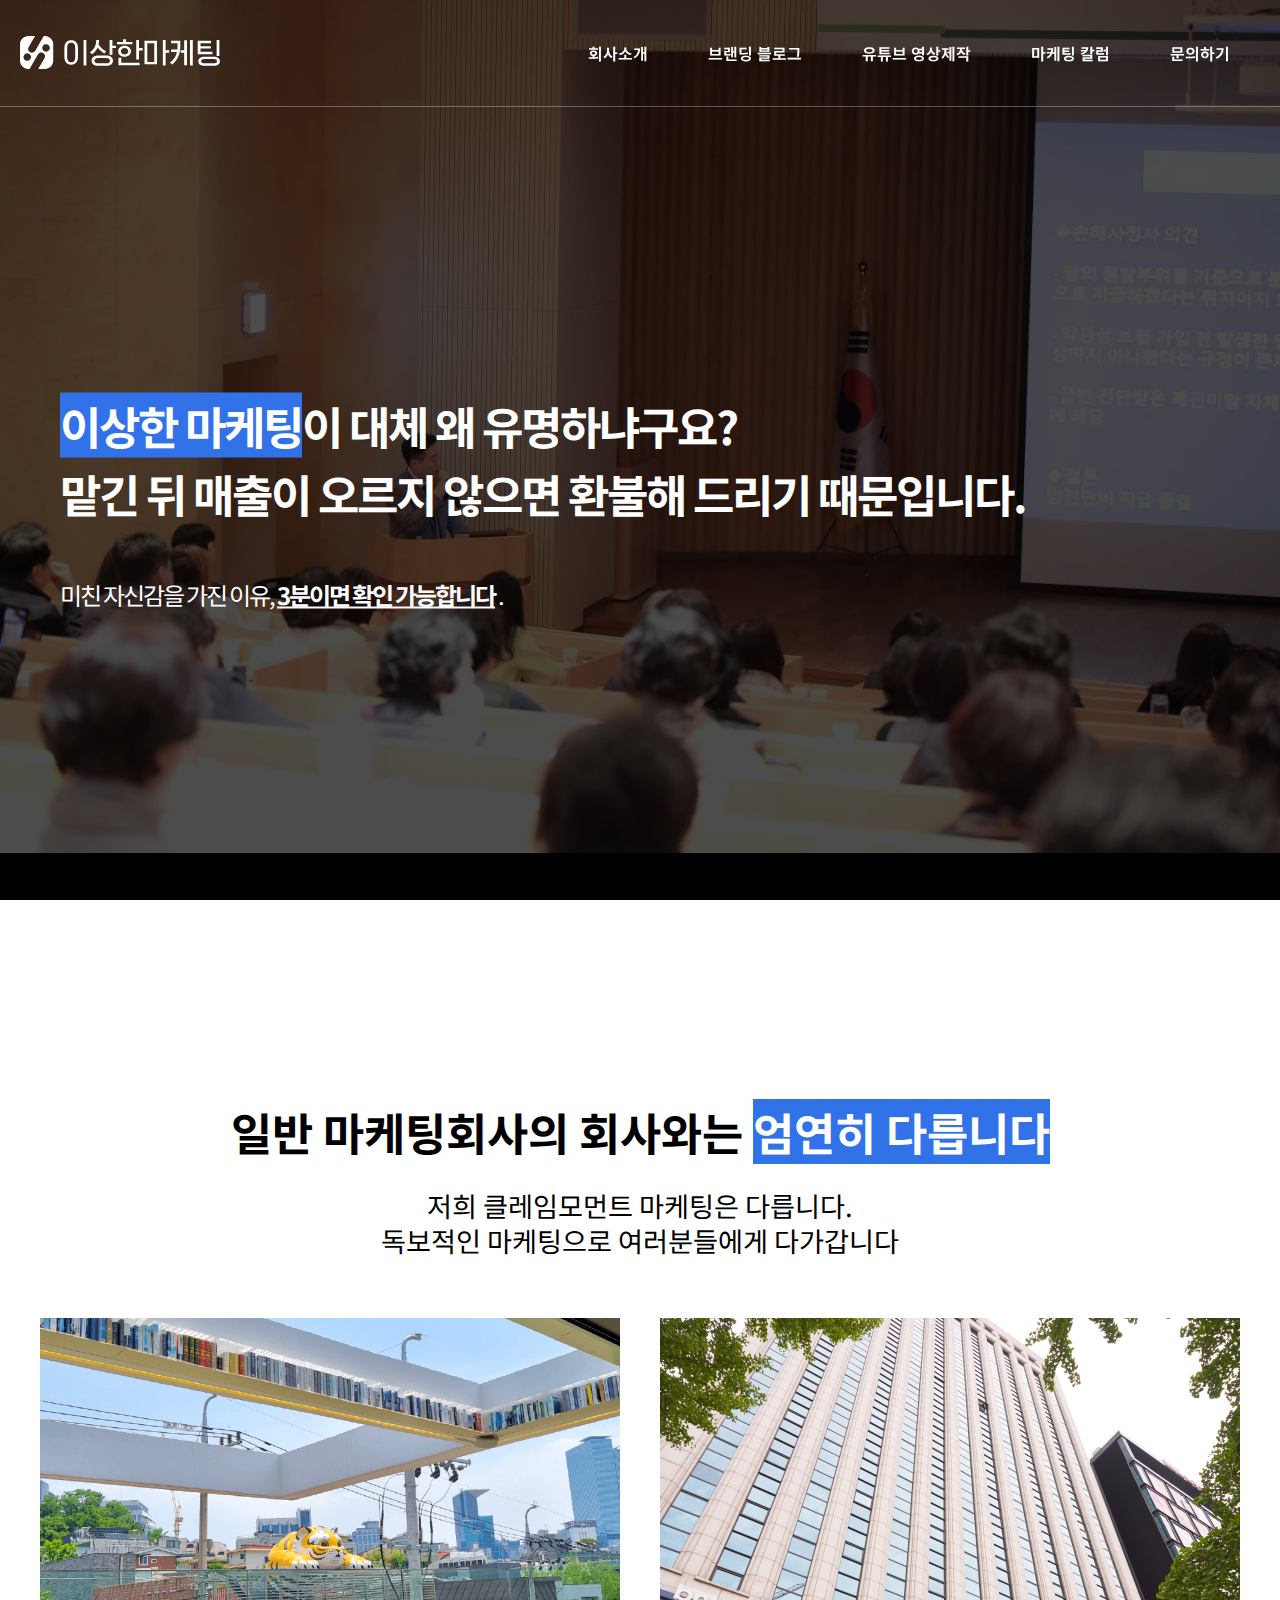
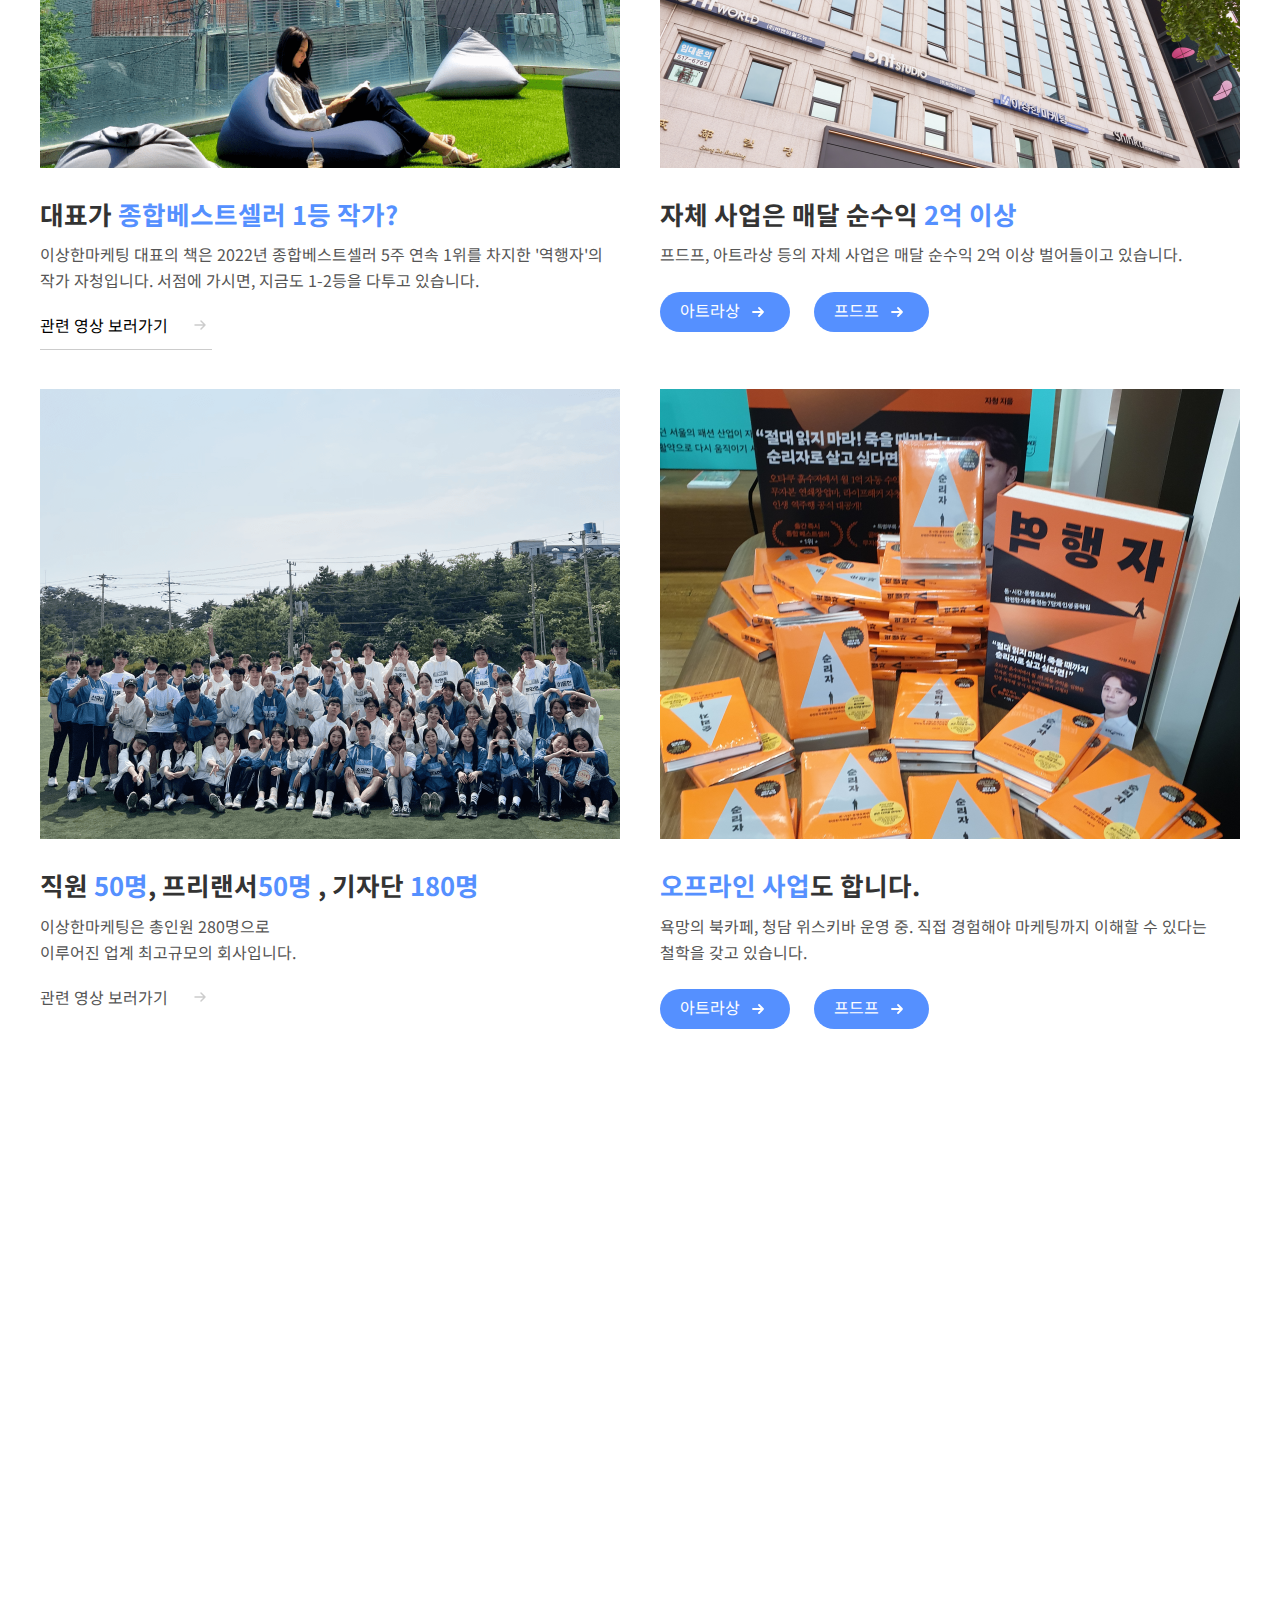
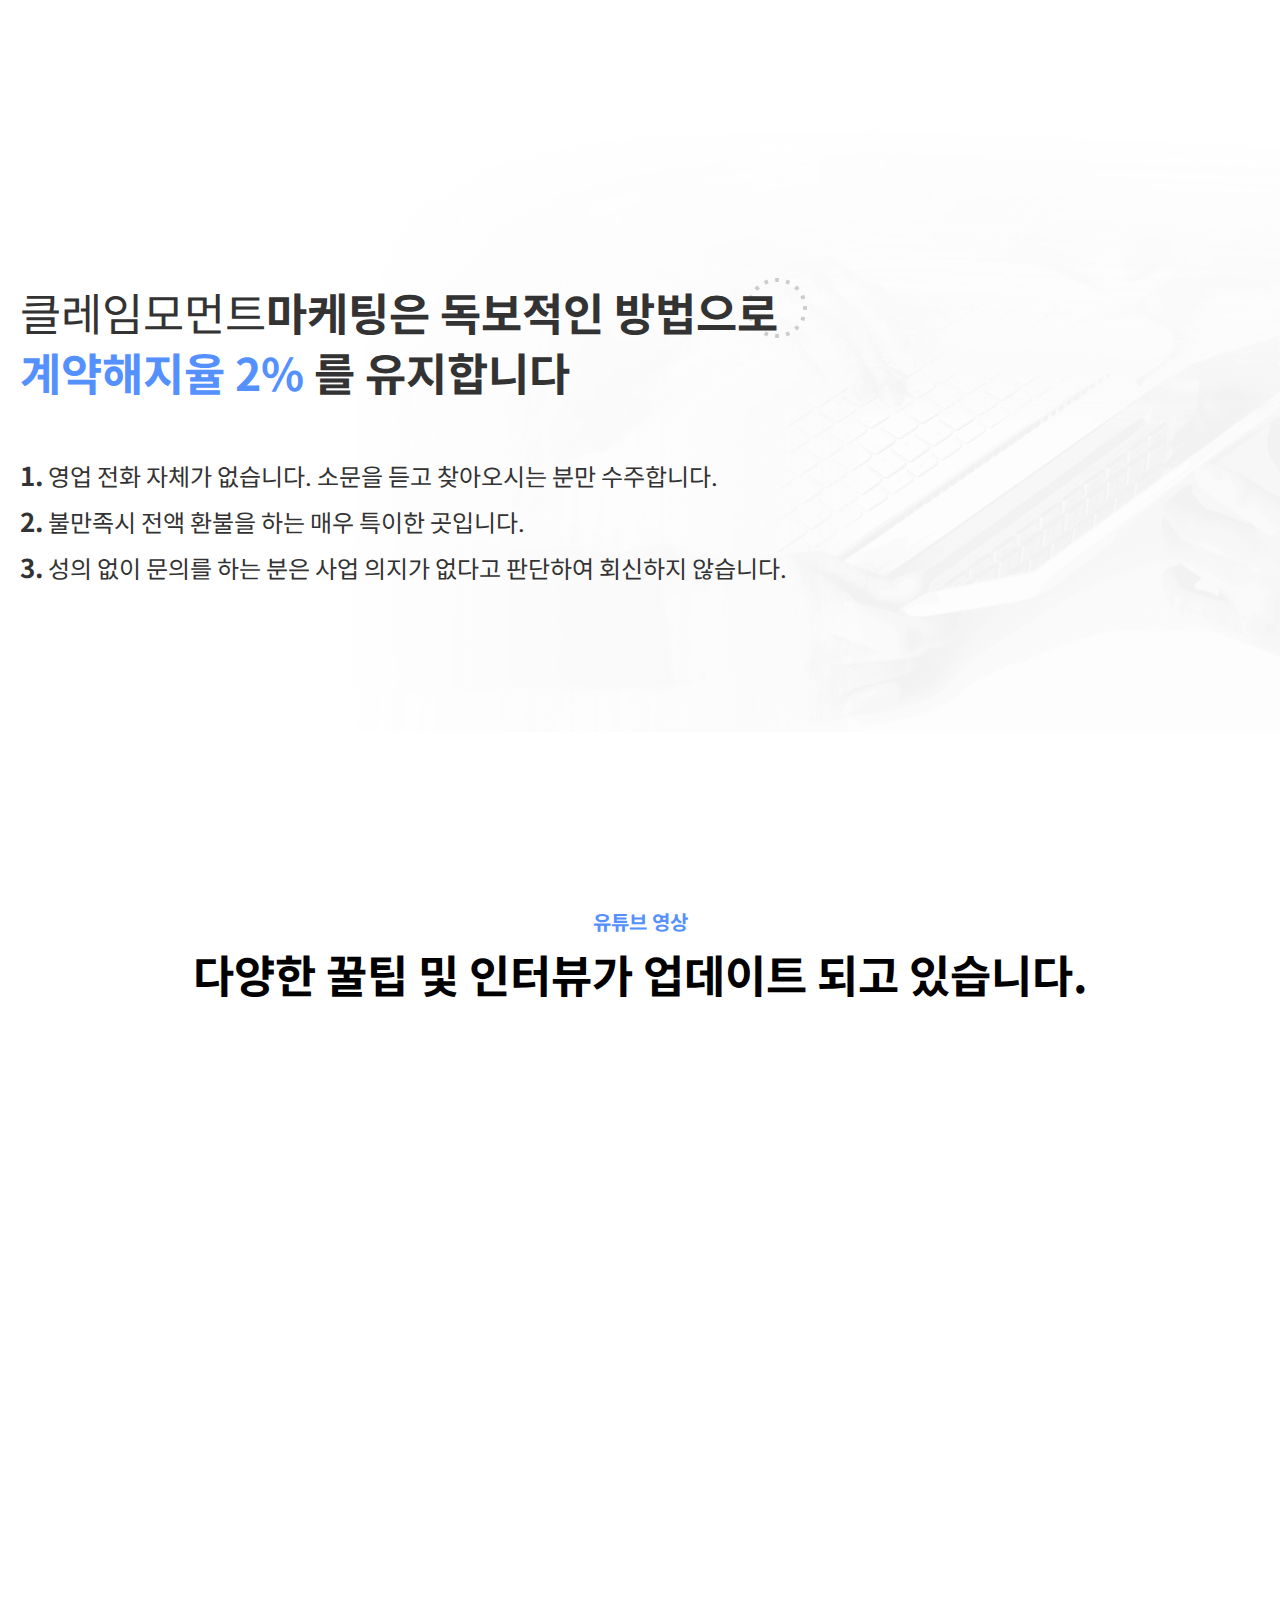
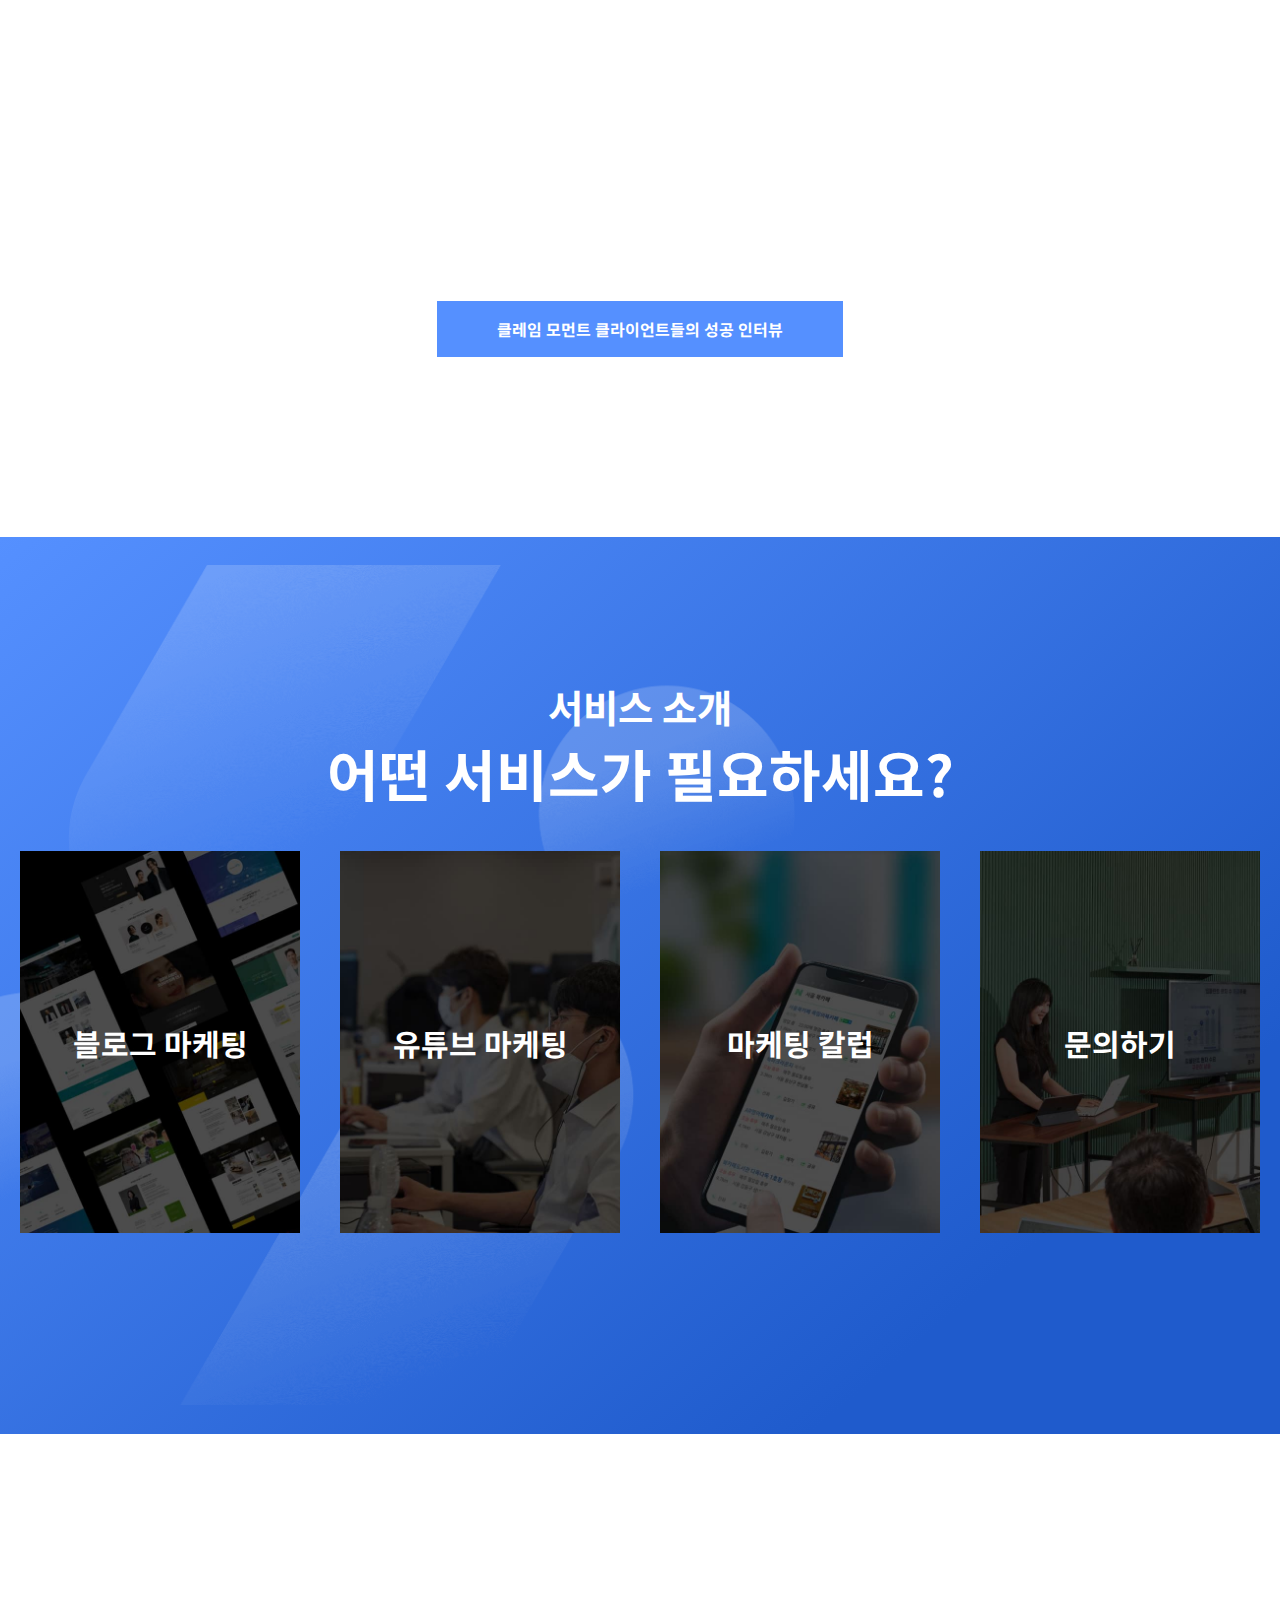
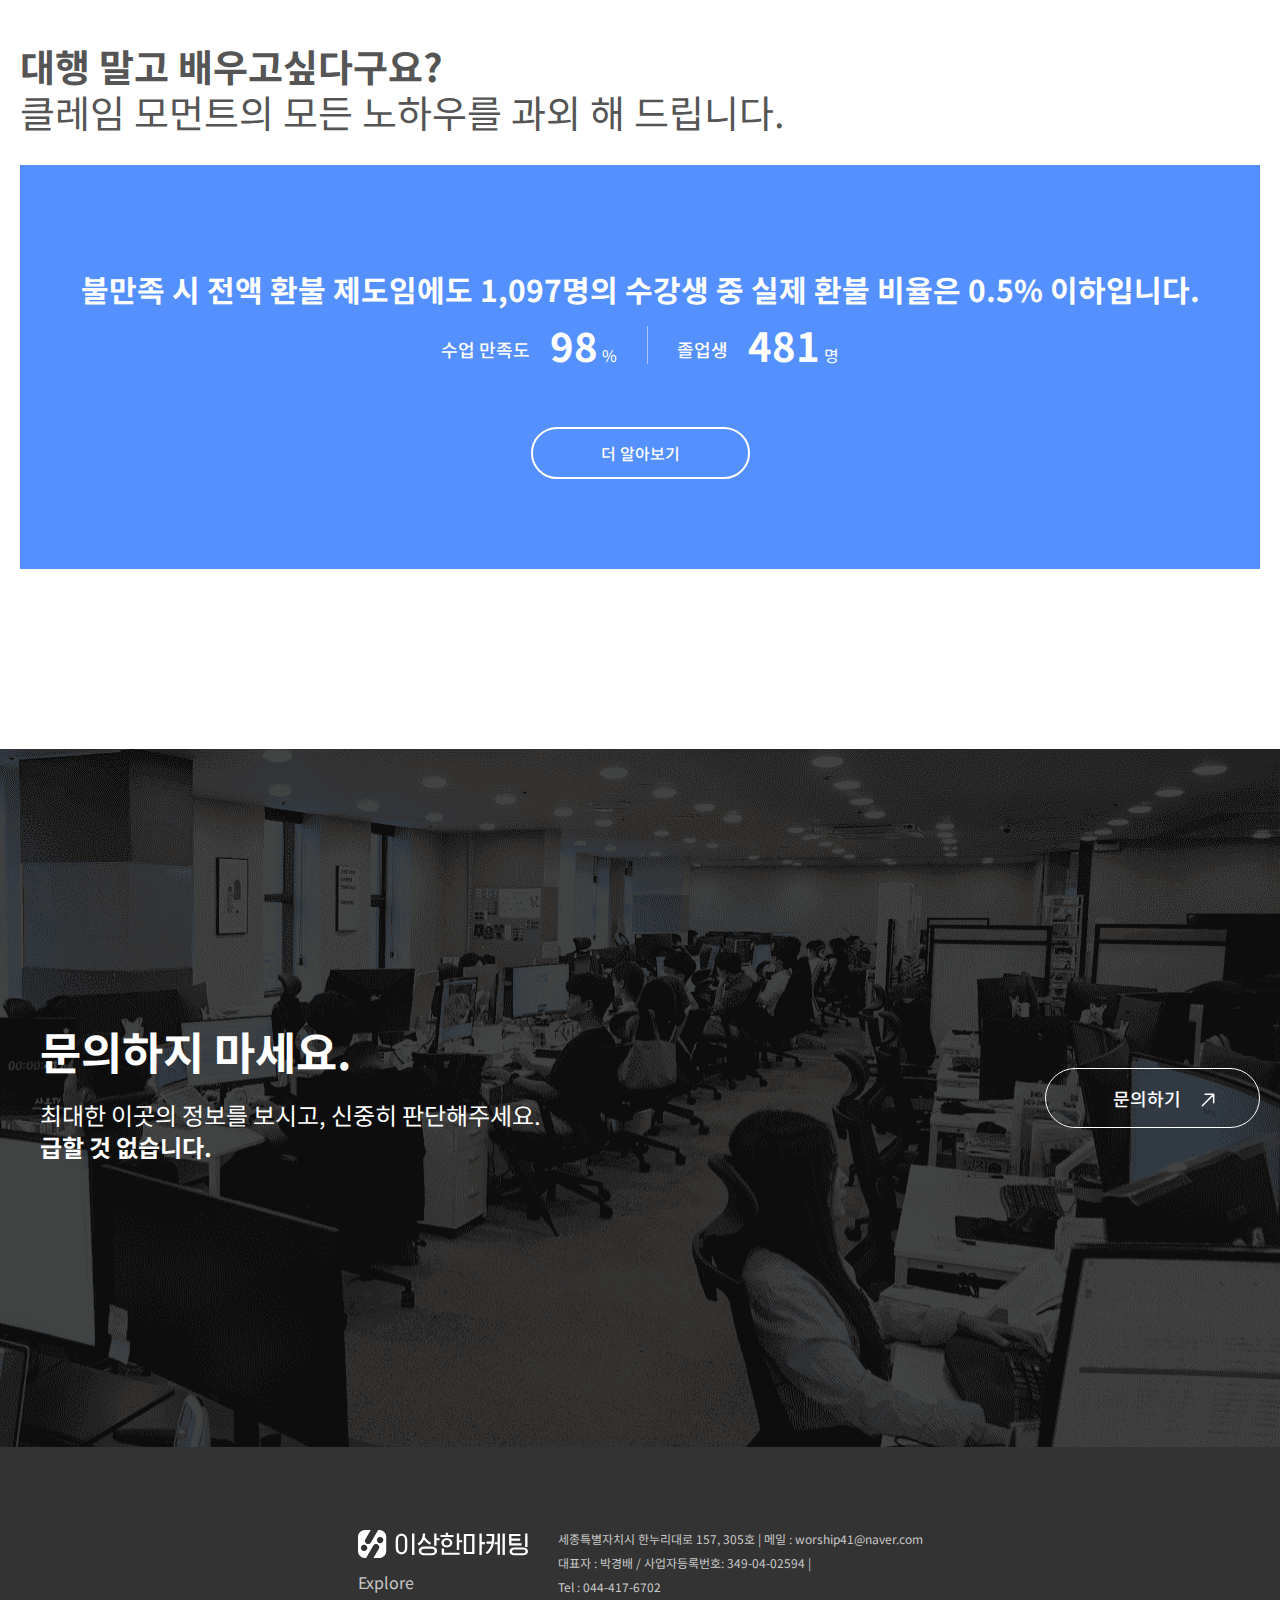
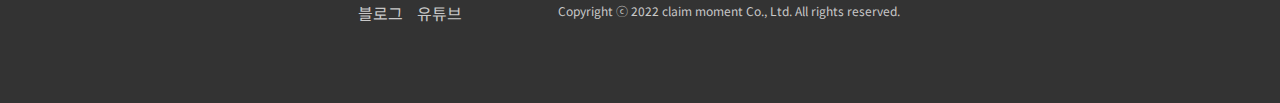
==== commit 70999036: "브랜드-영상촬영 마크업" ====
--- a/index.html
+++ b/index.html
@@ -24,53 +24,14 @@
 <body>
     <div class="main">
         <div class="container">
-            <header class="header">
-                <div class="header-wrap">
-                    <div class="header-logo">
-                        <div class="logo">
-                            <a href="index.html">
-                                <a href="index.html">
-                                    <img class="logo-white" src="img/logo.svg" alt="">
-                                    <img class="logo-black" src="img/logo-black.svg" alt="">
-                                </a>
-                            </a>
-                        </div>
-                    </div>
-                    <nav class="nav">
-                        <div class="mb-menu">
-                            <img class="menu-ico01 menu-ico" src="img/menu-ico01.png" alt="">
-                            <img class="menu-ico02 menu-ico" src="img/menu-ico02.png" alt="">
-                        </div>
-                        <ul class="header-list">
-                            <li class="header-item">
-                                <a href="about.html">회사소개</a>
-                            </li>
-                            <li class="header-item">
-                                <a href="brand.html">브랜딩 블로그</a>
-                            </li>
-                            <li class="header-item">
-                                <a href="youtube.html">유튜브 영상제작</a>
-                            </li>
-                            <li class="header-item">
-                                <a href="column.html">마케팅 칼럼</a>
-                            </li>
-                            <li class="header-item">
-                                <a href="inquiry.html">문의하기</a>
-                            </li>
-                        </ul>
-                    </nav>
-                    
-                    
-                </div>
-                
-            </header>
+            <header class="header" id="header"></header>
            
             <section class="sec01 section">
                 <div class="sec-visual">
                     <div class="sec-visual-vid">
                         <div class="sec-visual-bg"></div>
 
-                        <video src="vid/visual-vid.mp4"  autoplay muted loop playsinline></video>
+                        <img src="img/index-visual-img.png" alt="">
                         <img class="visual-img" src="img/visual-img.gif" alt="">
                     </div>
                     <div class="visual-tit">
@@ -89,9 +50,9 @@
             <section class="sec03 section">
                 <div class="sec03-wrap">
                     <div class="sec03-txt">
-                        <h2>일반 마케팅회사의 문제는 <strong>본인 사업이 없습니다</strong> </h2>
-                        <h3>이상한마케팅은 자체 사업만 5개입니다. <br>
-                            그래서 1등이 될 수 있었습니다.</h3>
+                        <h2>일반 마케팅회사의 회사와는 <strong>엄연히 다릅니다</strong> </h2>
+                        <h3>저희 클레임모먼트 마케팅은 다릅니다. <br>
+                            독보적인 마케팅으로 여러분들에게 다가갑니다</h3>
                     </div>
                     <ul class="sec03-list">
                         <li class="sec03-item">
@@ -185,8 +146,8 @@
             </section>
             <section class="sec05 section">
                 <div class="sec05-wrap">
-                    <h2><small>이상한마케팅</small> 은 이상한 방식으로 <br>
-                        <strong class="color-blue">재계약율 98%</strong> 를 유지합니다</h2>
+                    <h2><small>클레임모먼트</small>마케팅은 독보적인 방법으로 <br>
+                        <strong class="color-blue">계약해지율 2%</strong> 를 유지합니다</h2>
                         <div class="txt-list">
                         <p class="txt"><strong>1.</strong> 영업 전화 자체가 없습니다. 소문을 듣고 찾아오시는 분만 수주합니다.</p>
                         <p class="txt"><strong>2.</strong> 불만족시 전액 환불을 하는 매우 특이한 곳입니다.</p>
@@ -197,23 +158,23 @@
             <section class="sec06 section">
                 <div class="sec06-wrap">
                     <p><strong class="color-blue">유튜브 영상</strong></p>
-                    <h2>매 주 1편씩 성공사례 인터뷰가 업데이트 되고 있습니다.</h2>
+                    <h2>다양한 꿀팁 및 인터뷰가 업데이트 되고 있습니다.</h2>
                     <ul class="sec06-list">
                         <li class="sec06-item">
-                            <iframe  src="https://www.youtube.com/embed/PVBCc8ywYqA" title="YouTube video player" frameborder="0" allow="accelerometer; autoplay; clipboard-write; encrypted-media; gyroscope; picture-in-picture; web-share" allowfullscreen></iframe>
+                            <iframe  src="https://www.youtube.com/embed/9i1tfieNu4s" title="YouTube video player" frameborder="0" allow="accelerometer; autoplay; clipboard-write; encrypted-media; gyroscope; picture-in-picture; web-share" allowfullscreen></iframe>
                         </li>
                         <li class="sec06-item">
-                            <iframe  src="https://www.youtube.com/embed/lr_KkHjnH2o" title="YouTube video player" frameborder="0" allow="accelerometer; autoplay; clipboard-write; encrypted-media; gyroscope; picture-in-picture; web-share" allowfullscreen></iframe>
+                            <iframe  src="https://www.youtube.com/embed/QGWWMpQiJT0" title="YouTube video player" frameborder="0" allow="accelerometer; autoplay; clipboard-write; encrypted-media; gyroscope; picture-in-picture; web-share" allowfullscreen></iframe>
                         </li>
                         <li class="sec06-item">
-                            <iframe  src="https://www.youtube.com/embed/TJE35WZ0Y7U" title="YouTube video player" frameborder="0" allow="accelerometer; autoplay; clipboard-write; encrypted-media; gyroscope; picture-in-picture; web-share" allowfullscreen></iframe>
-                        </li>
-                        <li class="sec06-item">
+                            <iframe  src="https://www.youtube.com/embed/tpdkOpO1Lgs" title="YouTube video player" frameborder="0" allow="accelerometer; autoplay; clipboard-write; encrypted-media; gyroscope; picture-in-picture; web-share" allowfullscreen></iframe>
+                        </li>
+                        <!-- <li class="sec06-item">
                             <iframe  src="https://www.youtube.com/embed/u6kXWm1SuoQ" title="YouTube video player" frameborder="0" allow="accelerometer; autoplay; clipboard-write; encrypted-media; gyroscope; picture-in-picture; web-share" allowfullscreen></iframe>
-                        </li>
+                        </li> -->
                     </ul>
                     <div class="interview">
-                        <a  href="#">이상한 마케팅 클라이언트들의 성공 인터뷰</a>
+                        <a  href="#">클레임 모먼트 클라이언트들의 성공 인터뷰</a>
                     </div>
                     
                 </div>
@@ -231,7 +192,7 @@
                                         <img src="img/sec07-item01.jpg" alt="">
                                     </div>
                                    <div class="pic-txt">
-                                    <strong>전문직 마케팅</strong>
+                                    <strong>블로그 마케팅</strong>
                                     <p>효과 없으면 환불하는 이상한 곳,<br>
                                         <strong>국내 1위 전문직 마케팅 회사</strong>
                                     </p>
@@ -246,8 +207,8 @@
                                         <img src="img/sec07-item02.jpg" alt="">
                                     </div>
                                    <div class="pic-txt">
-                                    <strong>사업자 마케팅</strong>
-                                    <p><strong>성공사례</strong>가 셀 수 없이 많네요. <br>
+                                    <strong>유튜브 마케팅</strong>
+                                    <p><strong>저희 유튜브에서</strong> 확인해보세요<br>
                                         보여드릴까요?
                                     </p>
                                    </div>
@@ -261,9 +222,9 @@
                                         <img src="img/sec07-item03.jpg" alt="">
                                     </div>
                                    <div class="pic-txt">
-                                    <strong>SNS 영상광고</strong>
-                                    <p>초저가·초고효율의 30초 <br>
-                                        영상광고 제작
+                                    <strong>마케팅 칼럽</strong>
+                                    <p>실제 마케팅 사례를  <br>
+                                        확인해보세요
                                     </p>
                                    </div>
                                 </div>
@@ -276,7 +237,7 @@
                                         <img src="img/sec07-item04.jpg" alt="">
                                     </div>
                                    <div class="pic-txt">
-                                    <strong>초격차 <br>홈페이지 제작</strong>
+                                    <strong>문의하기 </strong>
                                     <p>효과 없으면 환불하는 이상한 곳,<br>
                                         <strong>국내 1위 전문직 마케팅 회사</strong>
                                     </p>
@@ -294,7 +255,7 @@
                     <div class="sec08-con-top">
                         <div class="sec08-txt">
                             <p><strong>대행 말고 배우고싶다구요?</strong> <br>
-                            이상한 마케팅 모든 노하우를 과외 해 드립니다.</p>
+                            클레임 모먼트의 모든 노하우를 과외 해 드립니다.</p>
                         </div>
                         <div class="sec08-employe">
                             <video src="vid/academy_white.mp4" autoplay muted loop playsinline></video>
@@ -326,43 +287,21 @@
                             <strong>급할 것 없습니다.</strong></p>
                     </div>
                     <div class="sec09-contact">
-                        <a href="#">문의하기</a>
-                    </div>
-                </div>
-            </section>
-
-            <footer class="footer">
-                <div class="wrapper">
-                    <div class="foot_info">
-                        <p class="btm_logo"><img src="img/logo.svg" alt="이상한마케팅"></p>
-                        <!--<p class="talk">“그 땐 몰랐죠. <br>클릭 한번으로 이렇게 높아질 줄.” <br>- 매출 </p>-->
-                        <div class="foot_link">
-                        <ul>
-                            <li>
-                                <p>Explore</p>
-
-                                <div class="link">
-                                    <a href="#">채용</a>
-                                    <a href="#" target="_blank" title="새창">블로그</a>
-                                    <a href="#" target="_blank" title="새창">인스타그램</a>
-                                    <a href="#" target="_blank" title="새창">유튜브</a>
-                                    <a href="#" target="_blank" title="새창">브런치</a>
-                                </div>
-                            </li>
-                        </ul>
-                        </div>
-                    </div>
-    
-    
-                    <address>
-                        <span>
-                        서울특별시 강남구 도산대로 207, 성도빌딩 12층 | 채용문의 : people@isanghan.co.kr<br>대표자 : 송명진 / 사업자등록번호: 547-86-01180 |<br class="mo-br">통신판매업 신고번호 : 2020-서울강남-02071
-                        <br><span>  Copyright ⓒ 2022 Isanghan Marketing Co., Ltd. All rights reserved.</span>
-                    </span></address>
-    
-    
-                </div>
-            </footer>
+                        <a href="inquiry.html">문의하기</a>
+                    </div>
+                </div>
+            </section>
+            <footer class="footer" id="footer"></footer>
+           
+
+            <script type="text/javascript">
+
+                $(document).ready(function(){
+                    $("#header").load("load/header.html");
+                    $("#footer").load("load/footer.html");
+                });
+            
+            </script>
         </div>
     </div>
 </body>
--- a/css/common.css
+++ b/css/common.css
@@ -1,4 +1,4 @@
-.container{overflow: hidden;}
+.container{overflow: hidden; position: relative;}
 /*! header*/
 .header{ position: fixed; top: 0; left: 0; width: 100%; color: #FFF; transition: all .3s ease;    border-bottom: 1px solid rgba(255,255,255,0.3); padding: 30px 0; z-index: 111;}    
 .header-wrap{display: flex; justify-content: space-between; align-items: center; max-width: 1240px ; margin: 0 auto;}
@@ -28,6 +28,7 @@
 
 .header-wrap.on .logo-white{display: none;}
 .header-wrap.on .logo-black{display: block; position: relative; z-index: 1111;}
+.mr-bot{margin-bottom: 20px;}
 @media(max-width:1240px){
 
 }
@@ -51,3 +52,4 @@
 
 }
 
+
--- a/css/style.css
+++ b/css/style.css
@@ -1,16 +1,20 @@
 .about-sec{color: #555;}
 
-@import url('https://fonts.googleapis.com/css2?family=Noto+Sans+KR:wght@300;400;500;700;900&display=swap');
+/*@import url('https://fonts.googleapis.com/css2?family=Noto+Sans+KR:wght@300;400;500;700;900&display=swap');*/
+
+@import url('https://fonts.googleapis.com/css2?family=Noto+Sans+KR:wght@900&display=swap');
+
 
 
 html { 
     scroll-behavior: smooth; 
-    font-family: "spoqa", "Malgun Gothic", Dotum, Arial, sans-serif;
+    font-family: 'Noto Sans KR', sans-serif;
+
 
   } 
 /*! sec01*/
 .sec01 {height: 100vh; overflow: hidden;}
-.sec-visual{height: 100%;}
+.sec-visual{height: 100%; position: relative;}
 .sec-visual-vid{position: relative;}
 .sec-visual-vid video{width: 100%; }
 .sec-visual-bg{position: absolute; left: 0; top: 0; width: 100%; height: 100%; background-color: rgba(0,0,0,0.7);}
@@ -355,17 +359,88 @@
     .inquiry-box{padding: 100px 20px; box-sizing: border-box; font-size: 14px;}
 }
 
+
+/*! brand marketing*/
+.brand-bg{background-image: url(../img/brand-visual.png) !important;}
+.brand-section01,.brand-section04{padding: 180px 0; max-width: 1200px; margin: 0 auto; width: 100%;}
+.brand-section01 h2,.brand-section01 h3{color: #333; margin: 20px 0;}
+.brand-section01 p{color: #555; font-size: 22px; margin: 30px 0;}
+.brand01-txt{position: relative;padding-bottom: 50px;}
+.brand01-txt::before{content: '';position: absolute;z-index: -1;top: -36px;left: -45px;width: 90px;height: 71px;background: url(../img/about-sec002.svg) no-repeat;background-size: contain;}
+.brand02-txt h5, .brand04-tit h5, .brand04-txt h5 {margin-bottom: 30px; color: #1758C3; font-weight: 800; font-size: 20px;}
+.brand04-txt{text-align: center; color: #333; margin: 60px 0;}
+.brand-review-list{display: grid ; grid-template-columns: repeat(2,1fr); gap: 40px;} 
+.brand-review-item{border-radius: 20px; margin-bottom: 40px;}
+.brand-review-item img{border-radius: 20px;}
+.review-pic{box-shadow: 0px 4px 20px rgba(136,136,136,.3); border-radius: 20px;}
+.brand-review-item p{display: block;position: relative;padding-left: 43px;margin-bottom: 18px;color: #333;font-size: 18px;font-weight: 400; width: 70%; line-height: 24px; font-weight: 500;}
+.brand-review-item p::before{content: '';position: absolute;z-index: 1;left: 0;top: 50%;width: 28px;height: 28px;border-radius: 50%;background-color: #1758C3;background-image: url(../img/review-ico.svg);background-repeat: no-repeat;background-position: center;transform: translateY(-50%);}
+.brand04-tit{text-align: center; padding: 50px 0;}
+.marketing-tit{margin: 50px 0;}
+.brand-blog-item{margin: 50px 0;}
+.brand-blog-item p{text-align: left; font-size: 24px; font-weight: 600; color: #333; margin: 20px 0;}
+.brand-blog-item img{border-radius: 18px; box-shadow: 0px 4px 20px rgba(136,136,136,.3);}
+.brand-section02{padding: 80px 0;}
+.brand02-wrap {text-align: center; max-width: 1240px; width: 100%; margin: 0 auto;}
+.brand-section02{background-color: #f4f4f4;}
+.brand02-txt > h1{font-size: 32px; line-height: 52px; margin: 40px 0;}
+.brand02-title p{font-style: italic; font-size: 28px; font-weight: bold; background-color: #fff; display: inline-block; padding:40px ; border-radius: 20px;}
+.brand02-send{margin: 40px 0;}
+.brand02-send a{display: inline-block; padding: 20px 80px; background-color: #1758C3; color: #fff; border-radius: 100px; font-weight: bold;}
+.brand02-title span{display: inline-block; margin: 30px ; font-weight: 500; font-size: 20px;} 
+.brand-dis{color: #333; font-weight: bold; padding: 30px 0;}
+
+
+
+/*! youube  */
+.youtube-bg{background-image: url(../img/youtube-bg.png) !important;}
+.youtube-sec03-wrap, .youtube-sec01{max-width: 1240px; margin: 0 auto; width: 100%; padding: 180px 0;}
+.youtube-sec01-tit h1{font-size:40px; color: #333; text-align: center; margin:40px; line-height: 1.4;}
+.youtube-sec01-tit p {text-align: center; font-size: 24px; font-weight: 500;line-height: 1.4;}
+.youtube-sec01-vid{margin: 50px 0;;}
+.youtube-sec02{padding: 0;}
+.youtube-sec02-wrap h1{font-size: 32px;  margin: 50px 0; text-align: center;}
+.youtube-sec02-vid01 iframe{width: 100%; height: 500px;}
+.youtube-sec02-vid02{ display: flex; gap: 40px;}
+.youtube-sec02-vid02-01 ,.youtube-sec02-vid02-02{width: 50%; margin-top: 30px;}
+.youtube-sec02-vid02-01 iframe,.youtube-sec02-vid02-02 iframe{width: 100%; height: 300px;}
+.youtube-sec03{background-color: #f4f4f4;}
+.youtube-sec03-wrap strong{background-color: #DC1322 !important;}
+
+.youtube-sec03-tit h5, .youtube-sec03-tit h3{text-align: center;}
+.youtube-sec03-txt01 {font-size: 24px; font-weight: 800; color: #DC1322;}
+.youtube-sec03-tit p {margin-top: 40px; line-height: 1.4; font-size: 20px;} 
+.sec03-item-tit{margin-top: 0 !important;}
+.youtube-sec03-tiem{ 
+    position: relative;
+    
+    margin: 0 15px;
+    padding: 60px 40px;
+    border-radius: 20px;
+    box-shadow: 0 4px 20px rgba(136,136,136,.3);
+    word-break: keep-all;
+    background: #fff;
+}
+
+
+.youtube-sec03-item-box span{margin: 20px 0; display: block;}
+
+
+
 /*! column  */
 .column-wrap{background-color: #EDEDED; padding: 100px 0;}
 .column-box{max-width: 1240px; width: 100%; margin: 0 auto;}
 .column-list{display: flex; gap: 30px; flex-wrap: wrap;}
+.column-item-img img{border-radius: 8px 8px 0px 0px;}
 .column-item{width: 23%; background-color: #fff;}
-.column-item-txt{padding: 15px ;}
-.column-item-txt h3{font-size: 24px; color: #333;}
-.column-item-txt h3 + p{margin: 10px 0;}
-.column-item-txt h3 + p + P {font-size: 14px; }
+.column-item-txt{padding: 15px ; background: rgb(38, 42, 53);border-radius: 0px 0px 8px 8px; margin-top:-2px;}
+.column-item-txt h3{font-size: 24px; color: #fff;}
+.column-item-txt h3 + p{margin: 20px 0; }
+.column-item-txt h3 + p{color: #fff;}
+.column-item-txt h3 + p + p {font-size: 14px;color: rgb(177, 181, 194);}
 .column-item a{width: 100%;}
-.marketing-tit{margin: 50px 0;}
+    
+
 
 
 @media(max-width:1200px){
@@ -411,6 +486,7 @@
 
 
 @media(max-width: 980px){
+    .about-sec01{position: relative;background-image: url(../img/about-bg02.jpg);background-repeat: no-repeat;background-position: center;background-size: cover;}
     .about-sec01-txt{padding: 0 20px;}
     .about-sec01-txt h2{font-size: 46px;}
     .about-sec01-txt h3{font-size: 20px;}
@@ -428,24 +504,31 @@
 .about-sec02{padding: 180px 0;}
 .about-sec02-tit{position: relative;}
 .about-sec02-tit::before{    content: '';position: absolute;z-index: -1;top: -36px;left: -45px;width: 90px;height: 71px;background: url(../img/about-sec002.svg) no-repeat;background-size: contain;}
-.about-sec02-wrap p {margin-bottom: 30px; font-size: 30px; color: #333; font-weight: 700;}
-.about-sec02-wrap p strong{background-color: transparent;   color: #333; line-height: 1.4; font-size: 36px;}
+.about-sec02-wrap p {margin-bottom: 30px; font-size: 30px; color: #888; font-weight: 500; }
+.about-sec02-wrap p strong{background-color: transparent;   color: #333; line-height: 1.4; font-size: 36px; font-weight: 900;}
 .about-sec02-img{margin:60px 0;}
 .about-txt-box p{font-size: 18px;}
-.about-txt-box02 P{font-size: 18px;}
+.about-txt-box02 P{font-size: 18px; text-decoration: underline;}
+
 .about-txt-box h3{margin-bottom: 30px; font-weight: 700; font-weight: bold;}
-.about-txt-box h3 strong{color: #333;}
-.about-txt-box, .about-txt-box02{color : #555;font-size: 18px;line-height: 1.6;word-break: keep-all;}
+.about-txt-box h3 strong{color: #333; font-size: 24px;}
+
+.about-txt-box, .about-txt-box02{color : #888;font-size: 18px;line-height: 1.6;word-break: keep-all;}
 .about-sec02 strong{font-weight: bold; background-color: transparent; color: #555;}
 
 
 @media(max-width: 980px){
-    .about-sec02-wrap p{font-size: 20px; line-height: 1.4;}
+    .about-sec02-wrap p{font-size: 18px; line-height: 1.5;}
     .about-sec02-wrap p strong{font-size: 28px;}
     .about-sec02-wrap{padding: 0 20px;}
     .about-sec02-img{margin: 30px 0;}
-}
-@media(max-width:768px){
+    .about-txt-box02  p strong, .about-txt-box p strong{ font-size: 18px; color: #888;}
+    .about-txt-box02 p .about-strong{font-weight: 600;color: #888;}
+    .about-sec02-wrap p{font-weight: 400;}
+}
+@media(max-width:768px){
+    .about-sec02-wrap p{margin-bottom: 15px;}
+    .about-sec02-wrap .about-txt-box h3 strong{font-size: 18px;}
     .about-sec02{padding: 80px 0;}
     .about-sec02-wrap p{font-size: 16px; line-height: 1.4;}
     .about-sec02-wrap p strong{font-size: 30px; font-weight:bold}
@@ -453,14 +536,15 @@
     .mb-br{display: none;}
     .about-txt-box h3{margin-bottom: 20px;}
     .about-sec02-wrap p strong, .about-sec02-wrap p{font-size: 14px; color: #555;}
-    .about-sec02-tit > p strong{font-size: 30px;}
+    .about-sec02-tit > p strong{font-size: 30px; text-decoration: underline;}
 }
 
 /*! about sec03*/
 .about-sec03{display: block;position: relative;height: 878px;background: url(../img/about-sec03-img.jpg) no-repeat center;background-size: cover; box-sizing: border-box;}
 
-.about-sec03 p,.about-sec03 h3 {color: #fff; line-height: 1.4;}
-.about-sec03-wrap{max-width: 1240px; width: 100%; margin: 0 auto; display: flex; flex-direction: column; justify-content: center; height: 100%; position: relative;}
+.about-sec03 h3{font-size: 30px}
+.about-sec03 p,.about-sec03 h3 {color: #fff; line-height: 1.4; }
+.about-sec03-wrap{max-width: 1240px; width: 100%; margin: 0 auto; display: flex; flex-direction: column; justify-content: center; height: 100%; position: relative; padding:0 20px;}
 .about-sec03-wrap::before{content: '';position: absolute;z-index: 1;top: -80px;left: -79px;width: 54px;height: 232px;background: url(../img/about-sec03-ico.svg) no-repeat;background-size: contain;}
 .about-sec03 h3  {margin-bottom: 40px;}
 .about-sec03 p {margin-bottom: 30px;}
@@ -473,9 +557,10 @@
 }
 
 /*! about sec04*/
-.about-sec04-wrap h3{margin-bottom: 30px;}
-.about-sec04-wrap p {margin-bottom: 30px; line-height: 1.4; }
-.about-sec04-wrap p strong {font-weight: bold; background-color: transparent; color: #000;}
+.about-sec04-wrap{padding:0 20px;}
+.about-sec04-wrap h3{margin-bottom: 30px; font-size: 30px;}
+.about-sec04-wrap p {margin-bottom: 15px; line-height: 1.5; }
+.about-sec04-wrap p strong {font-weight: bold; background-color: transparent; color: #555;}
 .under-line{text-decoration: underline;}
 
 .about-video-wrap{display: flex; width: 100%; gap: 40px;}
@@ -493,6 +578,16 @@
 
 .about-sec05 {background-color: #80C100; padding: 150px; box-sizing: border-box; color: #fff; position: relative;}
 .about-sec05::before{content: '';position: absolute;z-index: 1;top: 50%;left: 0;transform: translateY(-50%);max-width: 840px;width: 100%;height: 100%;background: url(../img/sec07-bg.png) no-repeat;background-size: contain;}
+
+
+
+
+
+@media(max-width:1100px){
+    .about-sec05{padding: 100px;}
+}
+
+
 @media(max-width:900px){
     .about-pdf{flex-direction: column; padding: 40px; align-items: flex-start;}
     .pdf-txt h4{font-size: 18px;}
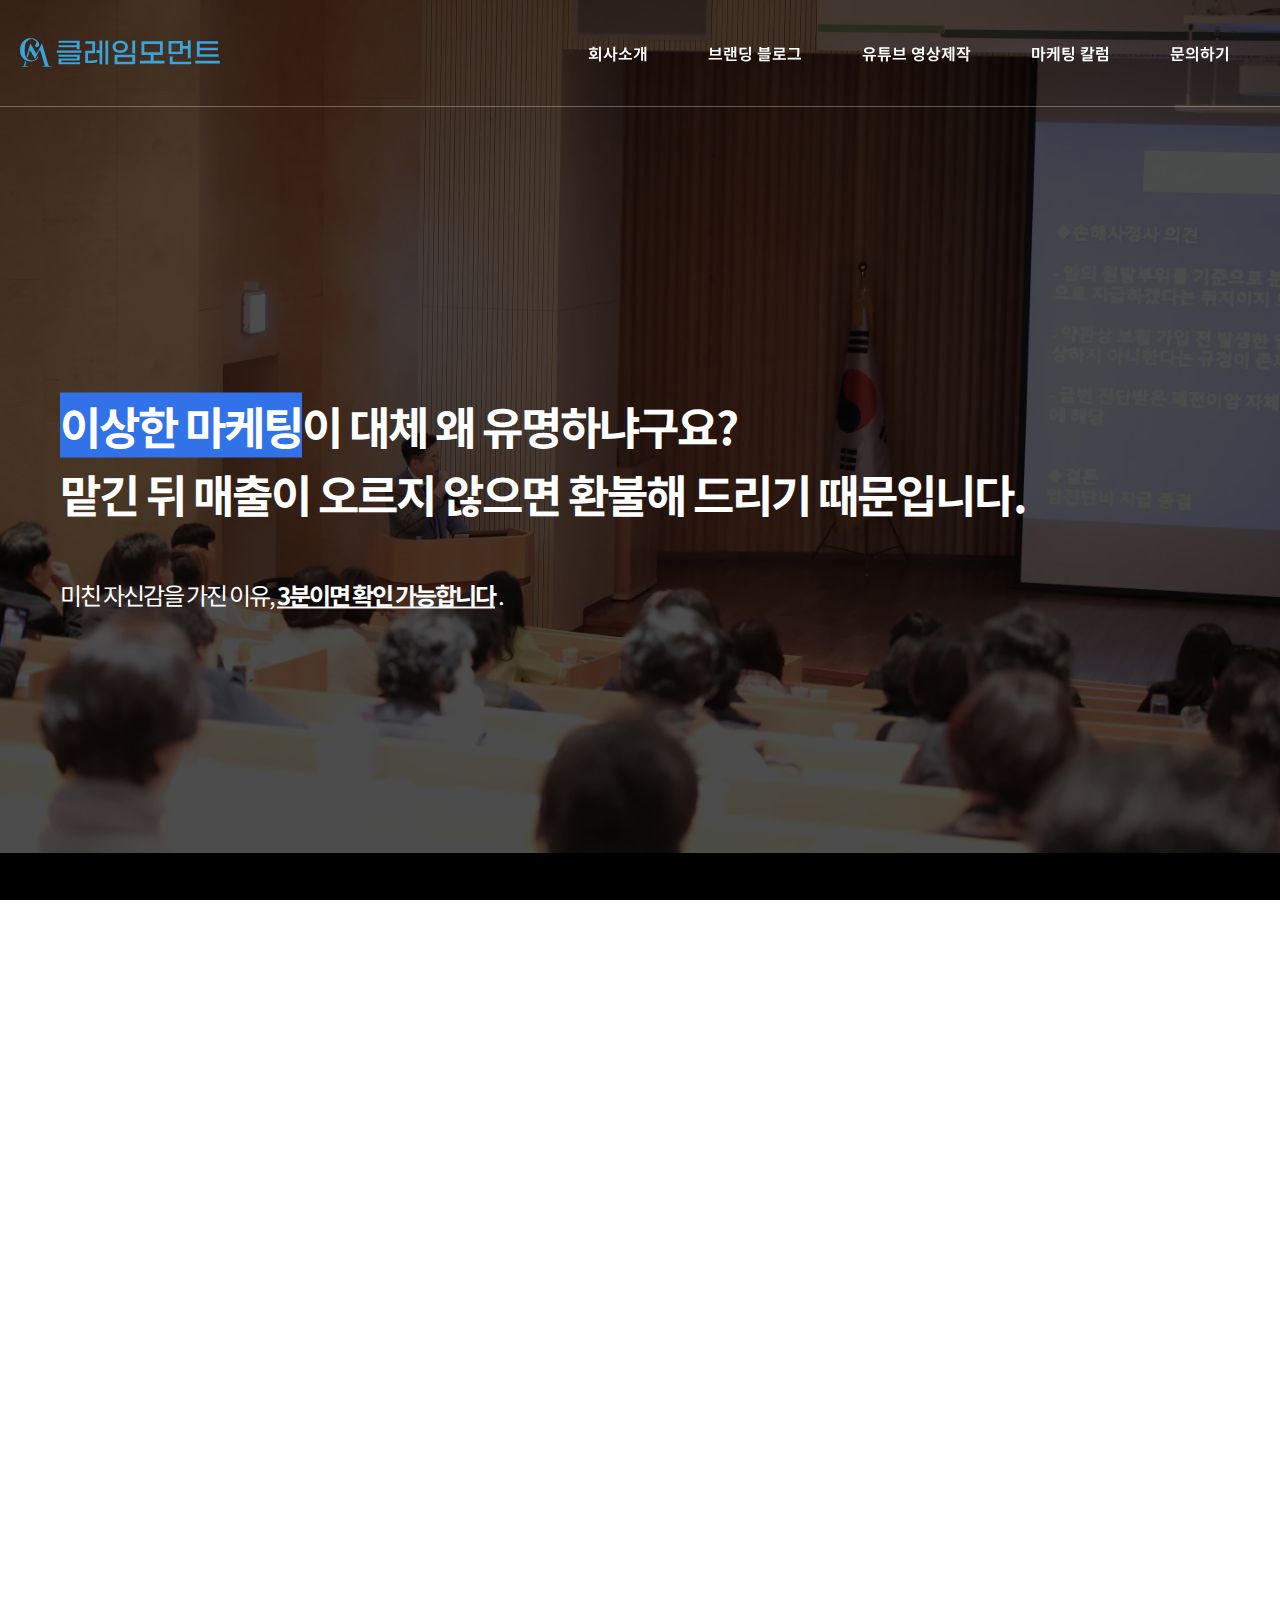
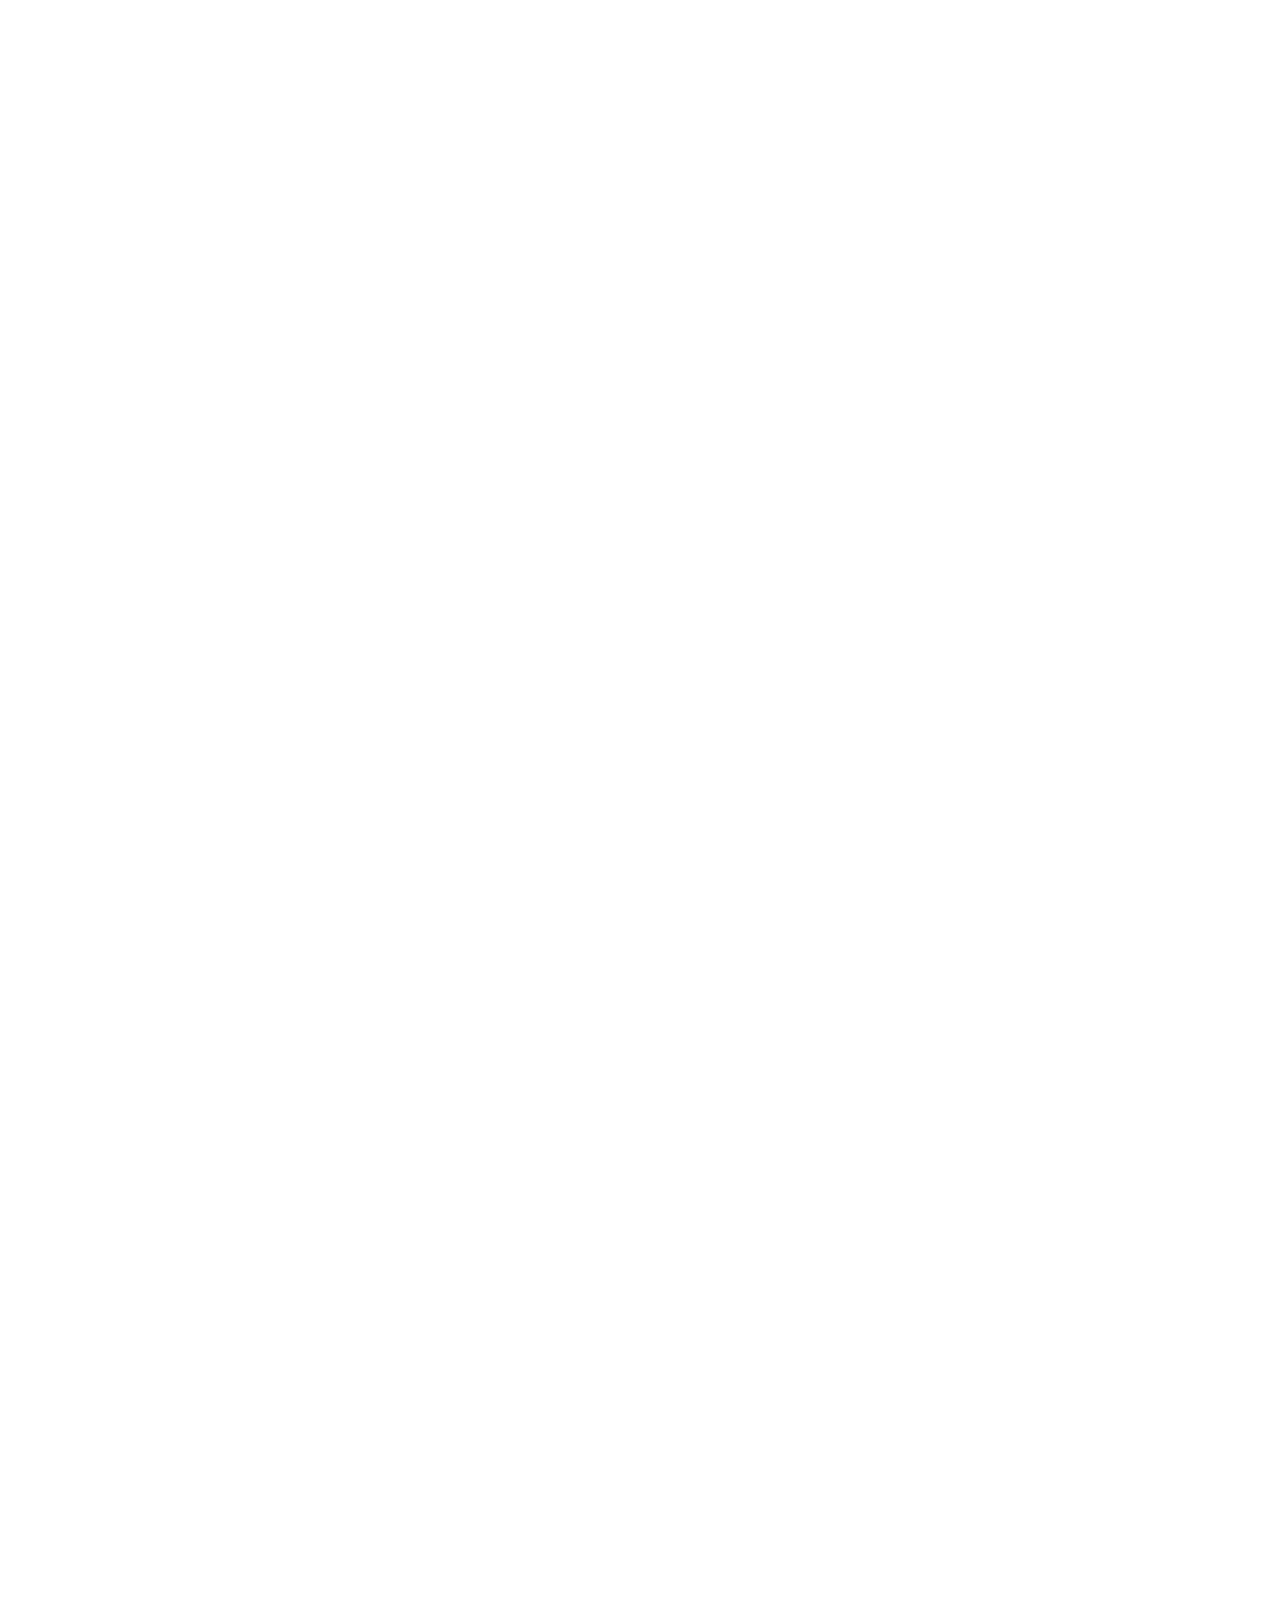
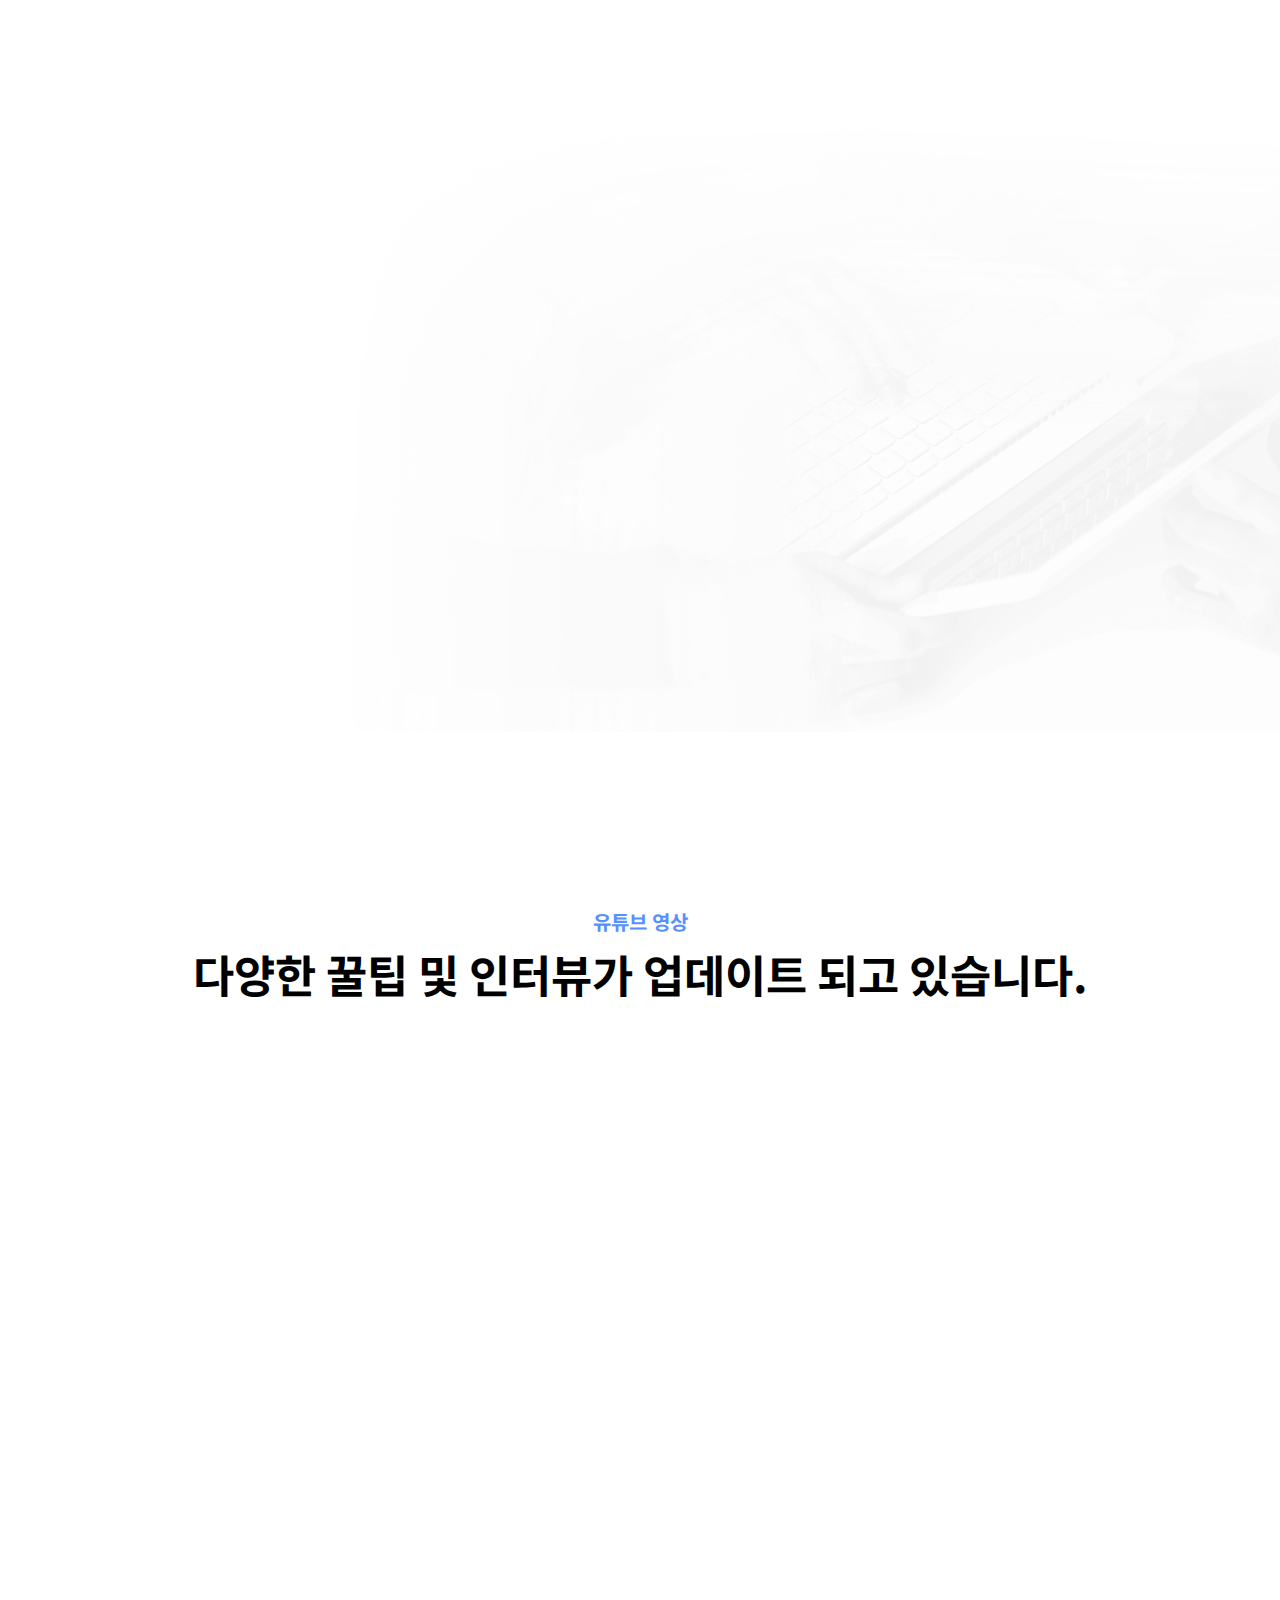
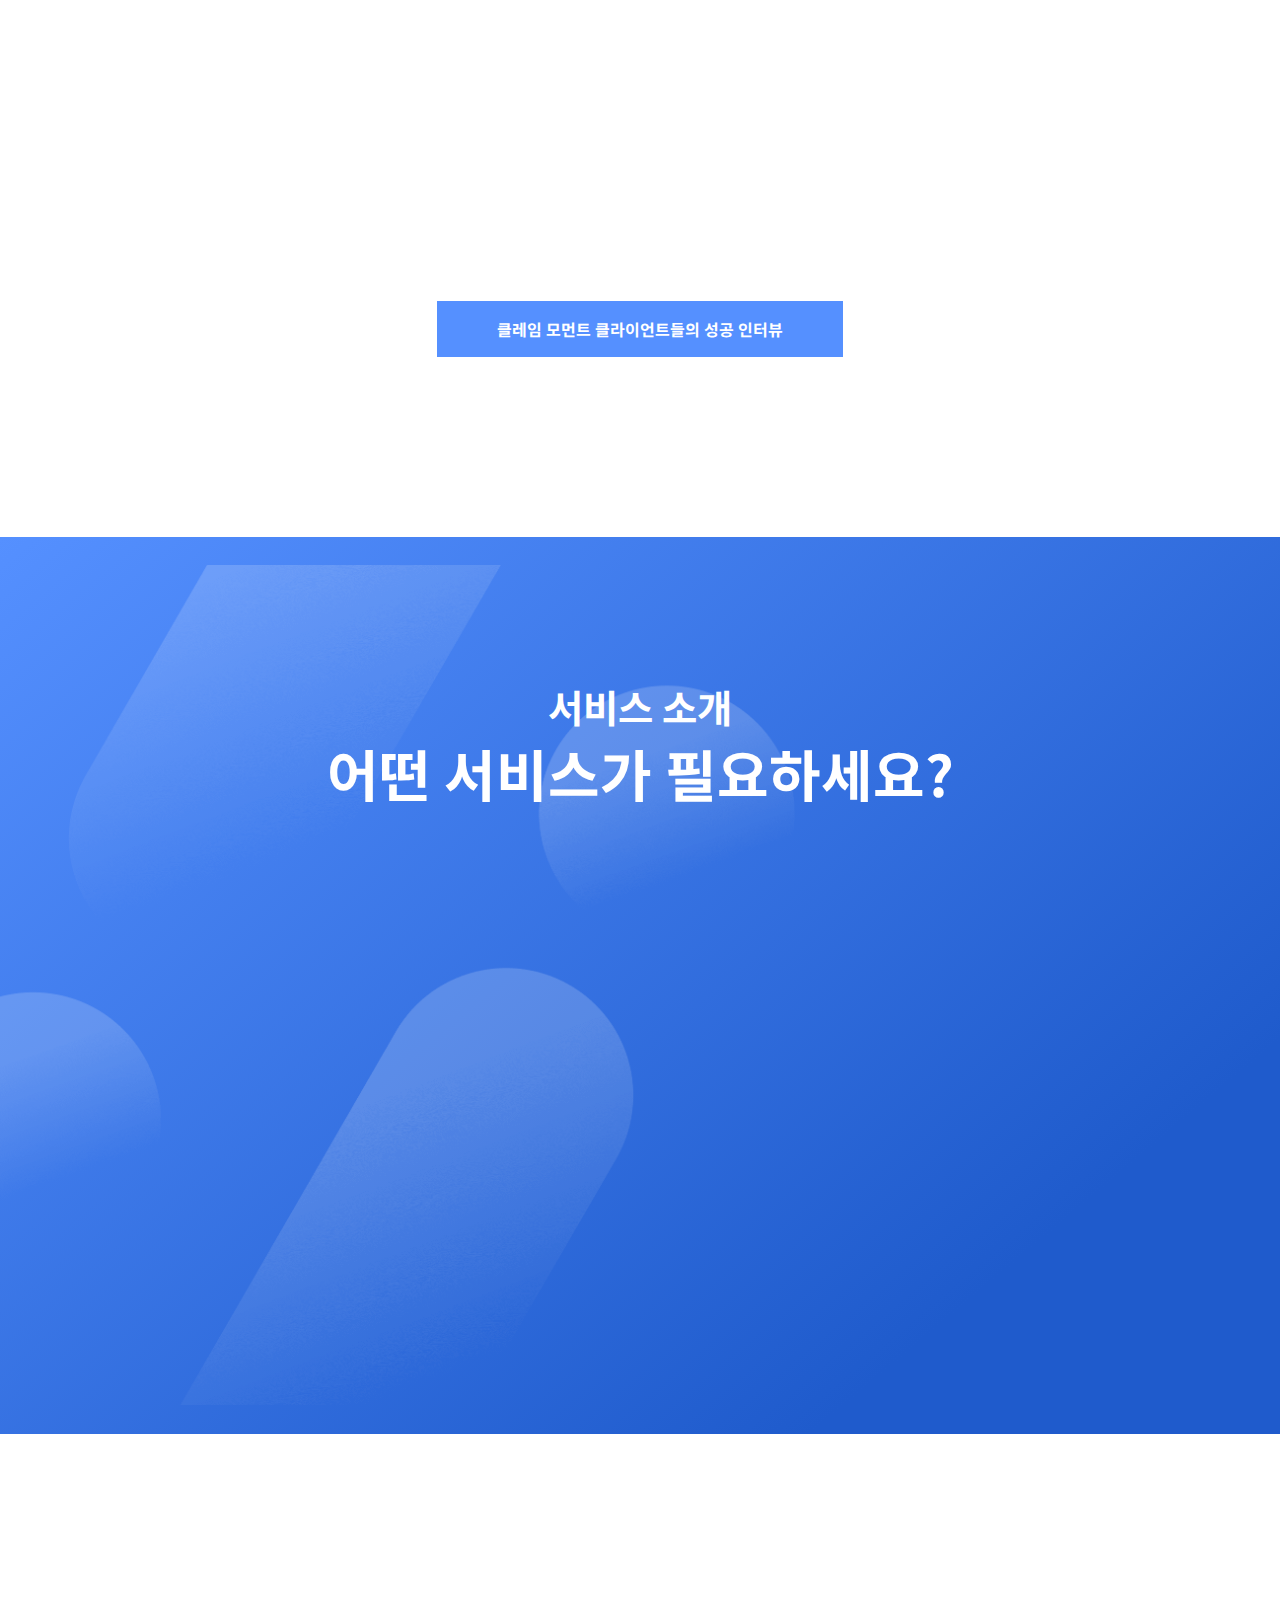
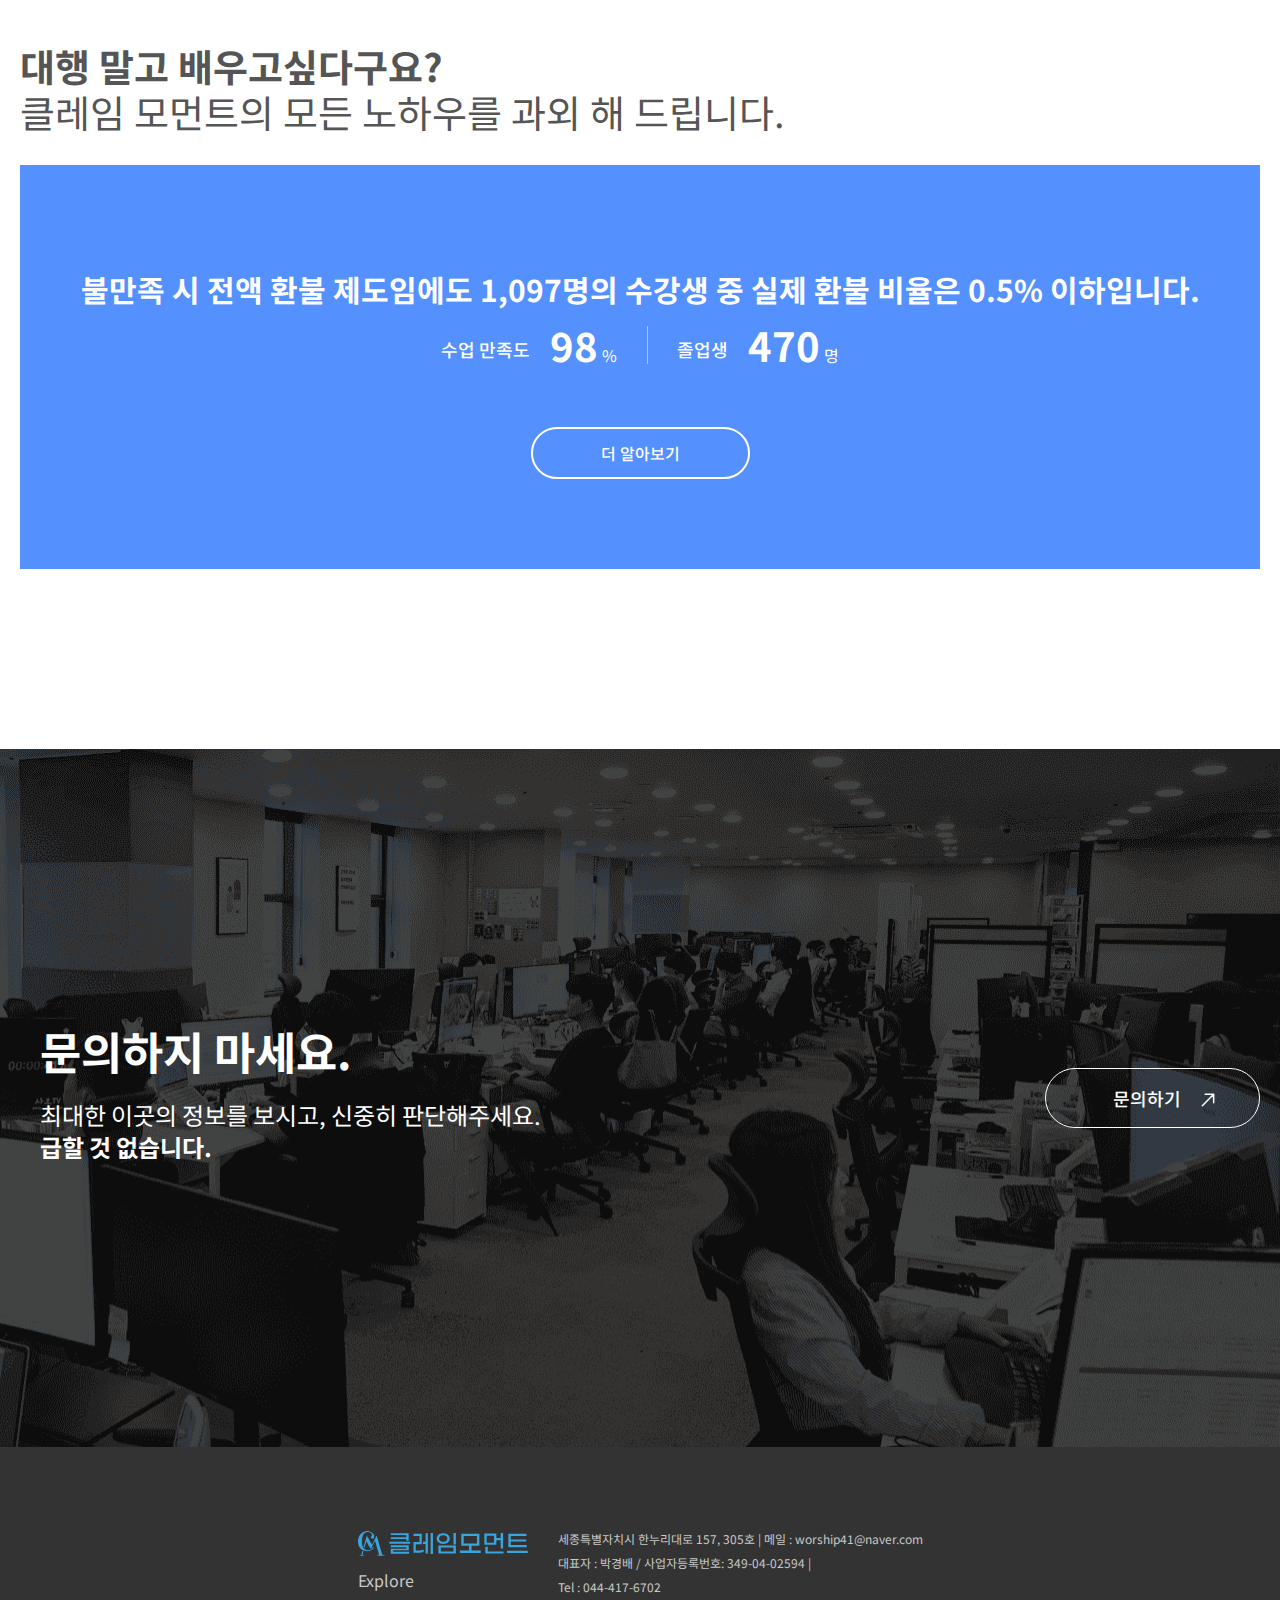
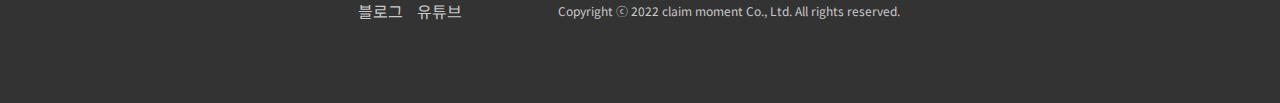
==== commit 3e803e72: "반응형 및 wow 적용" ====
--- a/index.html
+++ b/index.html
@@ -11,7 +11,7 @@
     <link rel="stylesheet" href="css/reset.css">
     <link rel="stylesheet" href="css/common.css">
     <link rel="stylesheet" href="css/style.css">
-
+    <link rel="stylesheet" href="css/animate.css">
     <script src="https://cdnjs.cloudflare.com/ajax/libs/jquery/3.6.0/jquery.min.js"></script>
     <script src="js/custom.js"></script>
     <script src="js/jquery.counterup.min.js"></script>
@@ -34,28 +34,28 @@
                         <img src="img/index-visual-img.png" alt="">
                         <img class="visual-img" src="img/visual-img.gif" alt="">
                     </div>
-                    <div class="visual-tit">
-                        <h2 class="tit"><strong>이상한 마케팅</strong>이 대체 왜 유명하냐구요?<br>
+                    <div class="visual-tit ">
+                        <h2 class="tit wow fadeInUp"><strong>이상한 마케팅</strong>이 대체 왜 유명하냐구요?<br>
                              맡긴 뒤 매출이 오르지 않으면 환불해 드리기 때문입니다.
                         </h2>
-                        <p class="txt">미친 자신감을 가진 이유, <strong>3분이면 확인 가능합니다</strong> .</p>
+                        <p class="txt wow fadeInUp">미친 자신감을 가진 이유, <strong>3분이면 확인 가능합니다</strong> .</p>
                     </div>
                 </div>
             </section>
             <section class="sec02 section">
-                <div class="sec02-wrap">
+                <div class="sec02-wrap wow fadeInUp">
                     <img src="img/sec02-img.png" alt="">
                 </div>
             </section>
             <section class="sec03 section">
                 <div class="sec03-wrap">
-                    <div class="sec03-txt">
+                    <div class="sec03-txt wow fadeInUp">
                         <h2>일반 마케팅회사의 회사와는 <strong>엄연히 다릅니다</strong> </h2>
                         <h3>저희 클레임모먼트 마케팅은 다릅니다. <br>
                             독보적인 마케팅으로 여러분들에게 다가갑니다</h3>
                     </div>
                     <ul class="sec03-list">
-                        <li class="sec03-item">
+                        <li class="sec03-item wow fadeInUp" data-wow-delay="0.5">
                             <div class="sec03-item-img">
                                 <img src="img/sec03-img01.png" alt="">
                             </div>
@@ -67,7 +67,7 @@
                                 </div>
                             </div>
                         </li>
-                        <li class="sec03-item">
+                        <li class="sec03-item wow fadeInUp" data-wow-delay="1">
                             <div class="sec03-item-img">
                                 <img src="img/sec03-img02.png" alt="">
                             </div>
@@ -81,7 +81,7 @@
                                 </div>
                             </div>
                         </li>
-                        <li class="sec03-item">
+                        <li class="sec03-item wow fadeInUp" data-wow-delay="1.5">
                             <div class="sec03-item-img">
                                 <img src="img/sec03-img03.png" alt="">
                             </div>
@@ -94,7 +94,7 @@
                                 </div>
                             </div>
                         </li>
-                        <li class="sec03-item">
+                        <li class="sec03-item wow fadeInUp" data-wow-delay="2">
                             <div class="sec03-item-img">
                                 <img src="img/sec03-img04.png" alt="">
                             </div>
@@ -145,7 +145,7 @@
                   </div>
             </section>
             <section class="sec05 section">
-                <div class="sec05-wrap">
+                <div class="sec05-wrap wow fadeInUp" data-wow-delay="1">
                     <h2><small>클레임모먼트</small>마케팅은 독보적인 방법으로 <br>
                         <strong class="color-blue">계약해지율 2%</strong> 를 유지합니다</h2>
                         <div class="txt-list">
@@ -160,13 +160,13 @@
                     <p><strong class="color-blue">유튜브 영상</strong></p>
                     <h2>다양한 꿀팁 및 인터뷰가 업데이트 되고 있습니다.</h2>
                     <ul class="sec06-list">
-                        <li class="sec06-item">
+                        <li class="sec06-item wow fadeInUp" data-wow-delay="0.5">
                             <iframe  src="https://www.youtube.com/embed/9i1tfieNu4s" title="YouTube video player" frameborder="0" allow="accelerometer; autoplay; clipboard-write; encrypted-media; gyroscope; picture-in-picture; web-share" allowfullscreen></iframe>
                         </li>
-                        <li class="sec06-item">
+                        <li class="sec06-item wow fadeInUp" data-wow-delay="1">
                             <iframe  src="https://www.youtube.com/embed/QGWWMpQiJT0" title="YouTube video player" frameborder="0" allow="accelerometer; autoplay; clipboard-write; encrypted-media; gyroscope; picture-in-picture; web-share" allowfullscreen></iframe>
                         </li>
-                        <li class="sec06-item">
+                        <li class="sec06-item wow fadeInUp" data-wow-delay="1.5">
                             <iframe  src="https://www.youtube.com/embed/tpdkOpO1Lgs" title="YouTube video player" frameborder="0" allow="accelerometer; autoplay; clipboard-write; encrypted-media; gyroscope; picture-in-picture; web-share" allowfullscreen></iframe>
                         </li>
                         <!-- <li class="sec06-item">
@@ -184,7 +184,7 @@
                 <div class="sec07-wrap">
                     <h3>서비스 소개</h3>
                     <h1>어떤 서비스가 필요하세요?</h1>
-                    <ul class="sec07-list">
+                    <ul class="sec07-list wow fadeInUp" data-wow-delay="1.5">
                         <li class="sec07-item">
                             <a href="#">
                                 <div class="pic">
--- a/css/style.css
+++ b/css/style.css
@@ -348,15 +348,20 @@
 .inquiry-wrap{padding: 100px 0;}
 .sub-sec01{padding: 200px;text-align: center;background-image: url(../img/column-bg.jpg);background-repeat: no-repeat;background-position: center;background-size: cover;}
 .sub-sec01 h2{color: #fff; font-size: 32px;}
-.inquiry-box{max-width: 1240px; width: 100%; margin: 0 auto; background-color: #F0F0F0; padding: 50px 0; color:#555 ; text-align: center; font-weight: 700;}
-
-.inquiry-box p {line-height: 20px;}
+.inquiry-box{max-width: 1240px; width: 100%; margin: 0 auto;  padding: 50px 0; color:#555 ; text-align: center; font-weight: 700; padding-left: 30px; background: #fff; border-radius: 0 10px 10px 0 ; padding-left: 20px;}
+
+.inquiry-box p {line-height: 20px; text-align: left; margin: 30px 0; line-height: 1.5;}
+.inquiry-box h3{text-align: left;}
 .inquiry-box strong{font-weight: 900; background-color: transparent; color: #555;}
-@media(max-width:1200px){
-    
-}
-@media(max-width:768px){
-    .inquiry-box{padding: 100px 20px; box-sizing: border-box; font-size: 14px;}
+.inquiry-con{max-width: 1200px; margin: 0 auto; width: 100%; display: flex; padding: 30px; background-color: #F0F0F0; border-radius: 10px; box-sizing: border-box;}
+.mail-img img{border-radius: 10px 0 0 10px;}
+@media(max-width:1200px){
+    
+}
+@media(max-width:768px){
+    .mail-img img{border-radius: 10px 10px 0 0;}
+    .inquiry-con{flex-direction: column;}
+    .inquiry-box{padding: 30px 20px; box-sizing: border-box; font-size: 14px; margin-left: 0; border-radius: 0 0 10px 10px;}
 }
 
 
@@ -390,6 +395,27 @@
 .brand02-title span{display: inline-block; margin: 30px ; font-weight: 500; font-size: 20px;} 
 .brand-dis{color: #333; font-weight: bold; padding: 30px 0;}
 
+@media(max-width:1200px){
+    
+}
+@media(max-width:768px){
+    .brand01-txt{padding: 0 20px;}
+    .brand-section01 p{font-size: 14px;}
+    .brand02-wrap{padding: 0 20px; box-sizing: border-box;}
+    .brand02-txt > h1{font-size: 20px;line-height: 1.56;}
+    .brand02-title p{font-size: 18px; line-height: 1.5;}
+    .brand02-title span{font-size: 18px; margin: 20px 0;}
+    .brand02-send{margin: 15px 0;}
+    .brand02-send a{font-size: 14px; padding: 10px 40px;}
+    .brand-dis{line-height: 1.5;}
+    .brand-section04{padding: 100px 20px; box-sizing: border-box; }
+    .brand-section04 .brand04-txt h1{font-size: 28px;}
+    .brand-section04 .brand04-txt h5{font-size: 20px;}
+    .brand-review-list{grid-template-columns: repeat(1,1fr); gap: 20px;}
+    .brand-review-item p{margin:15px 0; width: 100%; padding: 0; font-size: 15px;}
+    .brand-review-item p::before{display: none;}
+    .brand-blog-item p{font-size: 16px;}
+}
 
 
 /*! youube  */
@@ -399,6 +425,7 @@
 .youtube-sec01-tit p {text-align: center; font-size: 24px; font-weight: 500;line-height: 1.4;}
 .youtube-sec01-vid{margin: 50px 0;;}
 .youtube-sec02{padding: 0;}
+.youtube-sec02-wrap{max-width: 1240px; margin: 0 auto; width: 100%; padding-bottom: 180px;}
 .youtube-sec02-wrap h1{font-size: 32px;  margin: 50px 0; text-align: center;}
 .youtube-sec02-vid01 iframe{width: 100%; height: 500px;}
 .youtube-sec02-vid02{ display: flex; gap: 40px;}
@@ -409,24 +436,13 @@
 
 .youtube-sec03-tit h5, .youtube-sec03-tit h3{text-align: center;}
 .youtube-sec03-txt01 {font-size: 24px; font-weight: 800; color: #DC1322;}
-.youtube-sec03-tit p {margin-top: 40px; line-height: 1.4; font-size: 20px;} 
+.youtube-sec03-tit p {margin-top: 40px; line-height: 1.4; font-size: 18px;} 
 .sec03-item-tit{margin-top: 0 !important;}
-.youtube-sec03-tiem{ 
-    position: relative;
-    
-    margin: 0 15px;
-    padding: 60px 40px;
-    border-radius: 20px;
-    box-shadow: 0 4px 20px rgba(136,136,136,.3);
-    word-break: keep-all;
-    background: #fff;
-}
-
-
+.youtube-sec03-tiem{ position: relative;margin: 40px 0px;padding: 60px 40px;border-radius: 20px;box-shadow: 0 4px 20px rgba(136,136,136,.3);word-break: keep-all;background: #fff;}
 .youtube-sec03-item-box span{margin: 20px 0; display: block;}
-
-
-
+.youtube-sec03-tit{color: #333;}
+.youtube-sec03-tit h5 {margin: 20px 0; font-weight: bold; color: #DC1322;}
+.youtube-sec03-txt{font-size: 16px; font-weight: 500;}
 /*! column  */
 .column-wrap{background-color: #EDEDED; padding: 100px 0;}
 .column-box{max-width: 1240px; width: 100%; margin: 0 auto;}
@@ -440,6 +456,18 @@
 .column-item-txt h3 + p + p {font-size: 14px;color: rgb(177, 181, 194);}
 .column-item a{width: 100%;}
     
+@media(max-width:1200px){
+    
+}
+@media(max-width:768px){
+    .youtube-sec01-tit h1{font-size: 28px; margin: 0;}
+    .youtube-sec01-tit p{font-size: 16px; margin: 20px 0;}
+    .youtube-sec01{padding: 100px 0;}
+    .youtube-sec02-wrap h1{font-size: 24px; margin: 30px 0;}
+    .youtube-sec02-wrap{padding: 0 20px; box-sizing: border-box;}
+}
+
+
 
 
 
@@ -459,6 +487,13 @@
     .column-item-txt h3{font-size: 20px;}
     .column-item-txt h3 + p{font-size: 14px;}
     .column-item-txt h3 + p + p{font-size: 12px;}
+    .youtube-sec02-vid01 iframe{height: 200px;}
+    .youtube-sec02-vid02-01 iframe, .youtube-sec02-vid02-02 iframe{height: 100px;}
+    .youtube-sec03-tit{padding: 0 20px;box-sizing: border-box;}
+    .youtube-sec03-tit p{font-size: 16px; text-align: center;}
+    .youtube-sec03-tit p{margin-top: 20px; font-size: 14px;}
+    .youtube-sec03-tiem{padding:20px;}
+    .youtube-sec03-wrap{padding: 100px 0;}
 }
 @media(max-width:500px){
     .column-item{width: 95%; }
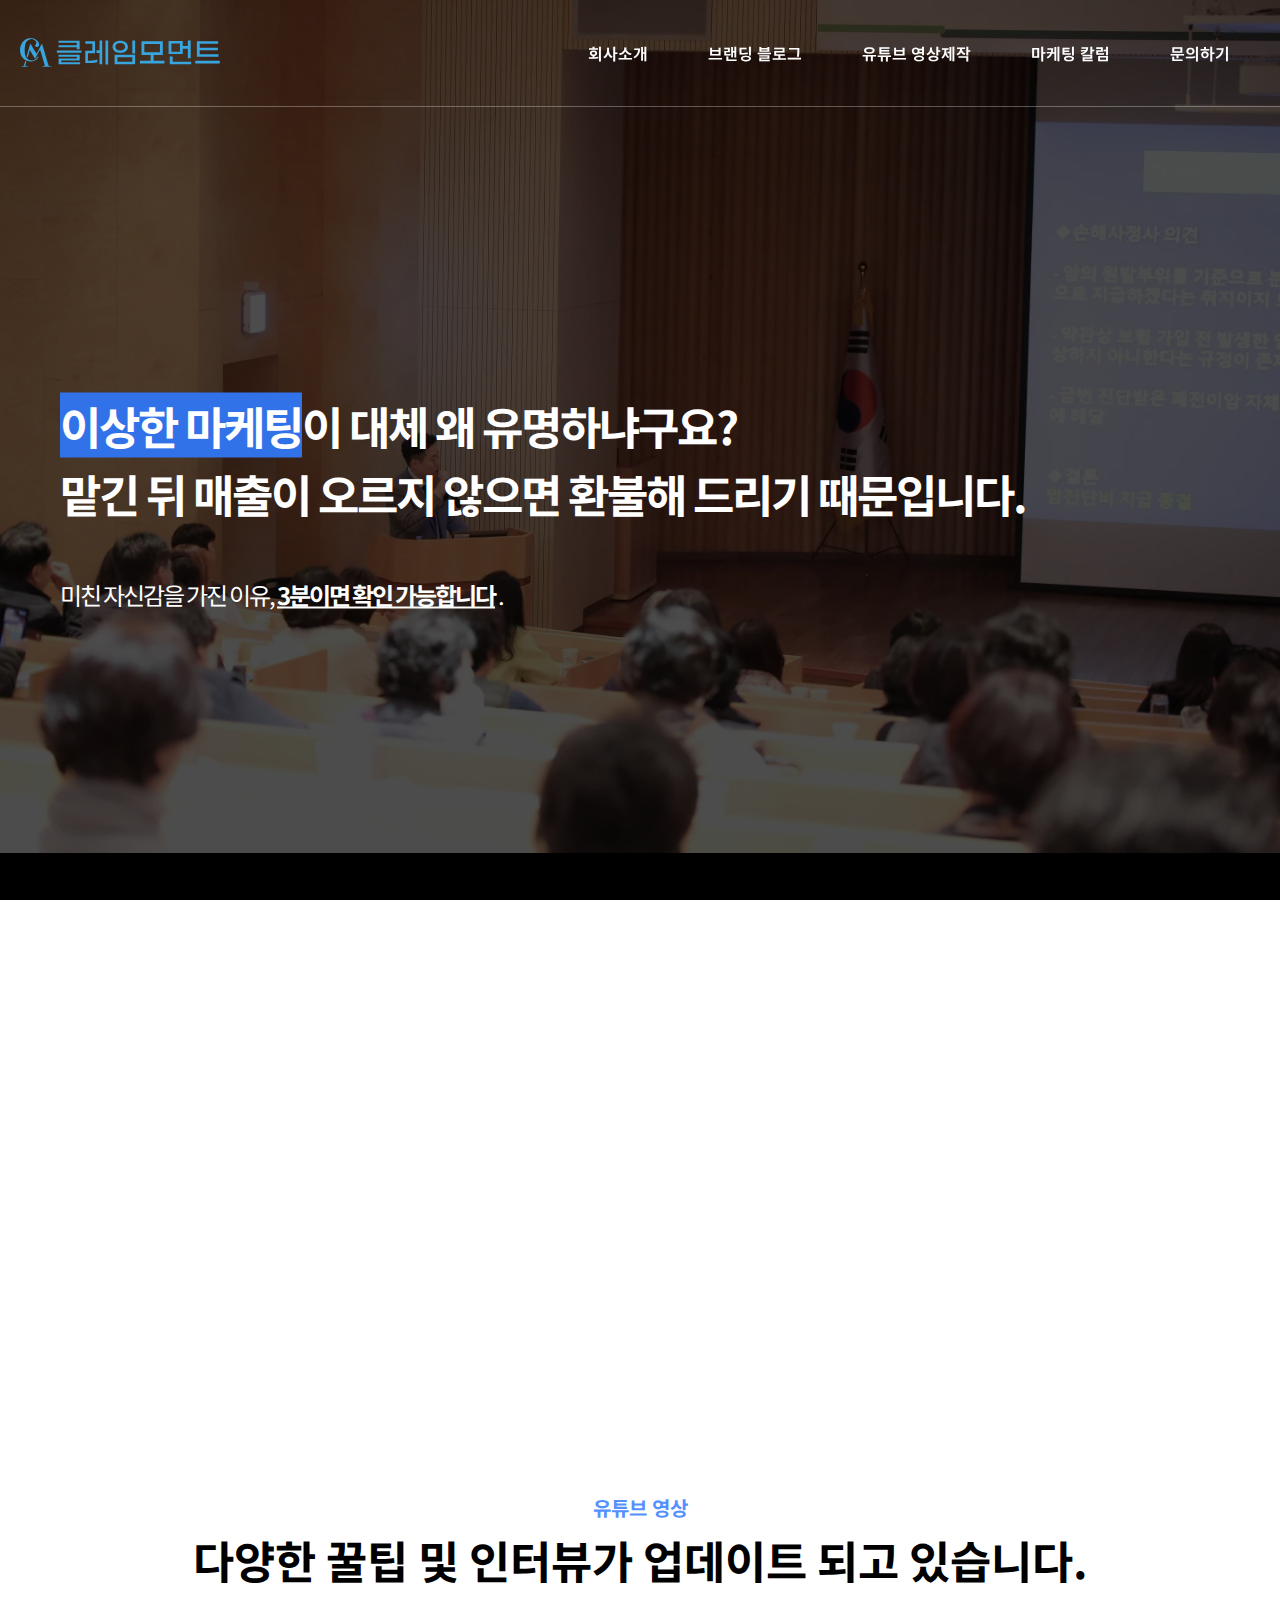
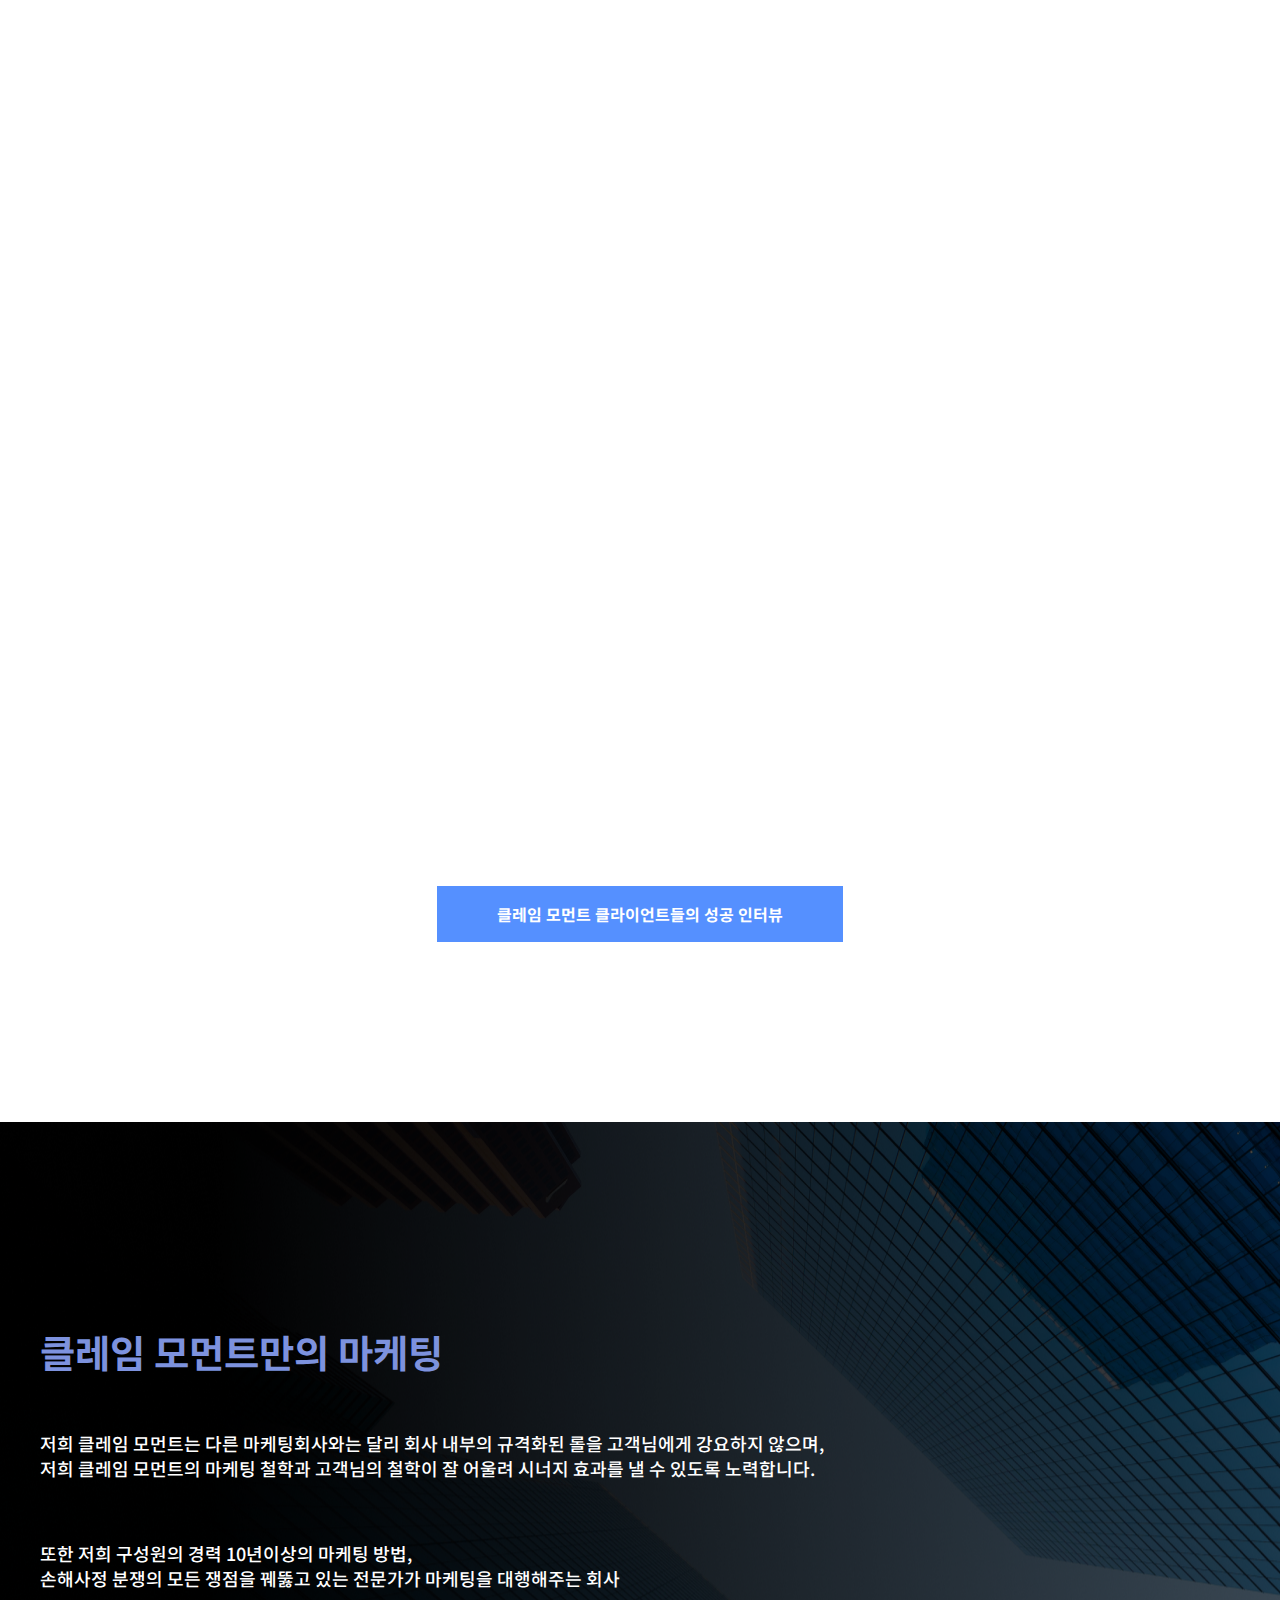
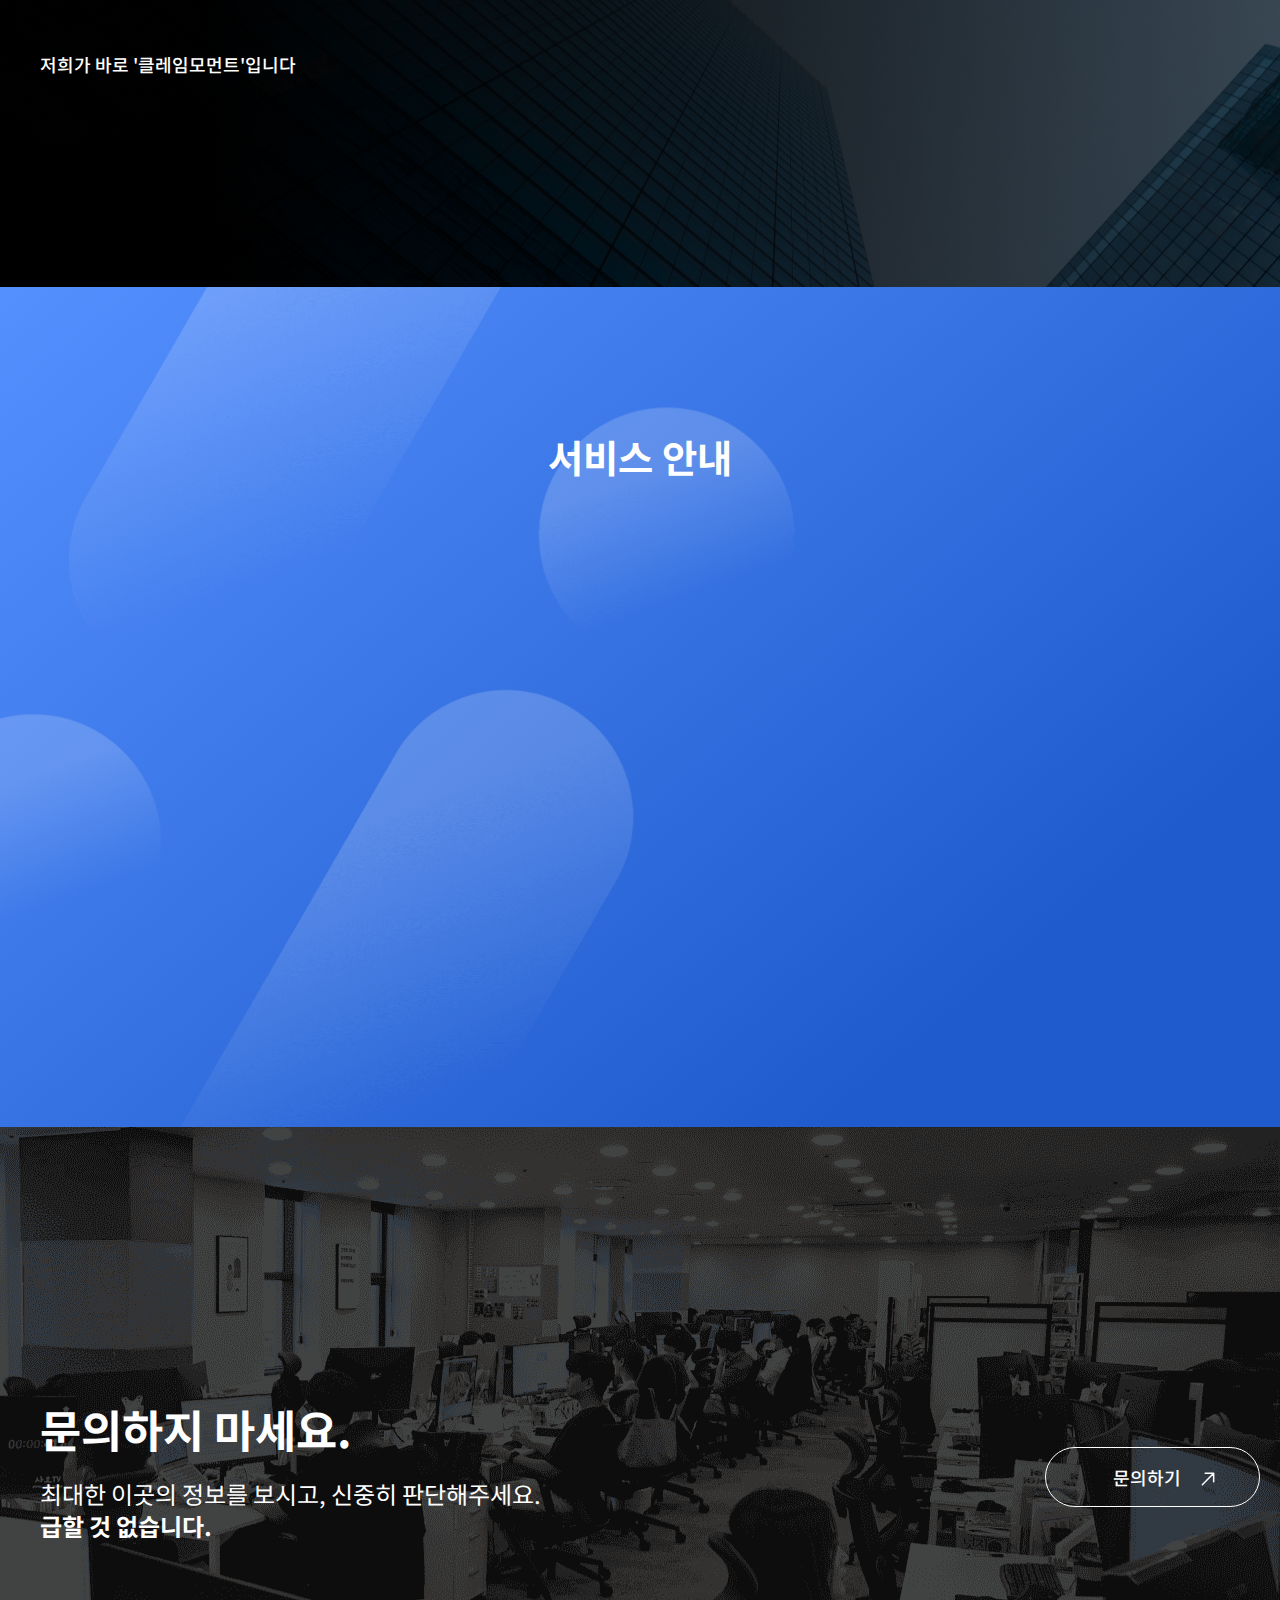
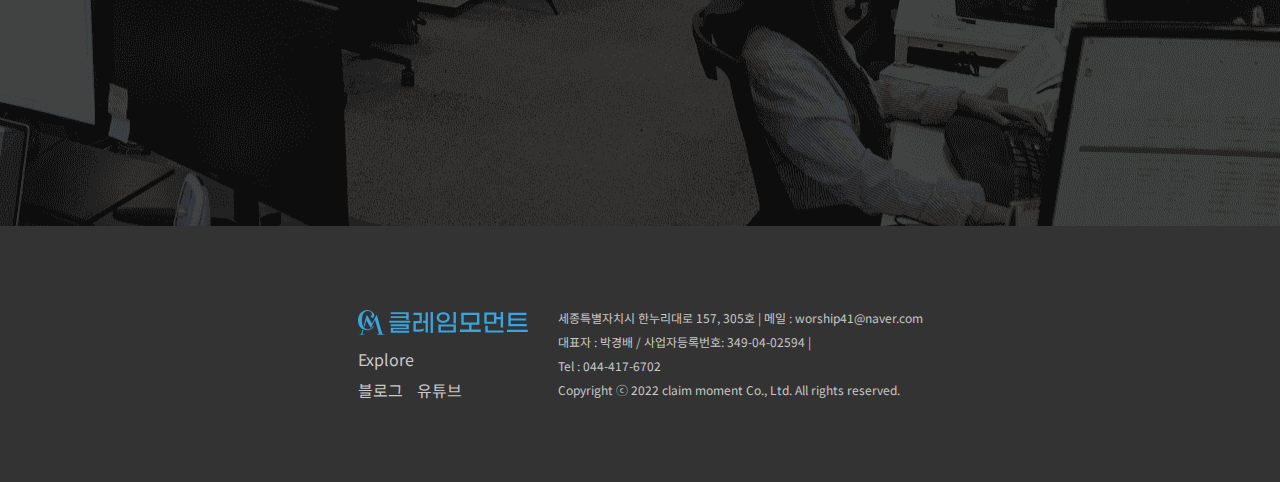
==== commit b8298a03: "수정사항 수정" ====
--- a/index.html
+++ b/index.html
@@ -54,7 +54,7 @@
                         <h3>저희 클레임모먼트 마케팅은 다릅니다. <br>
                             독보적인 마케팅으로 여러분들에게 다가갑니다</h3>
                     </div>
-                    <ul class="sec03-list">
+                    <!--<ul class="sec03-list">
                         <li class="sec03-item wow fadeInUp" data-wow-delay="0.5">
                             <div class="sec03-item-img">
                                 <img src="img/sec03-img01.png" alt="">
@@ -108,10 +108,10 @@
                                 </div>
                             </div>
                         </li>
-                    </ul>
-                </div>
-            </section>
-            <section class="sec04 section">
+                    </ul>-->
+                </div>
+            </section>
+           <!-- <section class="sec04 section">
                 <div class="business_entity">
                     <div class="bu_slide">
                       <ul>
@@ -143,8 +143,8 @@
                       </ul>
                     </div>
                   </div>
-            </section>
-            <section class="sec05 section">
+            </section>-->
+            <!--<section class="sec05 section">
                 <div class="sec05-wrap wow fadeInUp" data-wow-delay="1">
                     <h2><small>클레임모먼트</small>마케팅은 독보적인 방법으로 <br>
                         <strong class="color-blue">계약해지율 2%</strong> 를 유지합니다</h2>
@@ -154,7 +154,7 @@
                         <p class="txt"><strong>3.</strong> 성의 없이 문의를 하는 분은 사업 의지가 없다고 판단하여 회신하지 않습니다.</p>
                         </div>
                 </div>
-            </section>
+            </section>-->
             <section class="sec06 section">
                 <div class="sec06-wrap">
                     <p><strong class="color-blue">유튜브 영상</strong></p>
@@ -169,6 +169,9 @@
                         <li class="sec06-item wow fadeInUp" data-wow-delay="1.5">
                             <iframe  src="https://www.youtube.com/embed/tpdkOpO1Lgs" title="YouTube video player" frameborder="0" allow="accelerometer; autoplay; clipboard-write; encrypted-media; gyroscope; picture-in-picture; web-share" allowfullscreen></iframe>
                         </li>
+                        <li class="sec06-item wow fadeInUp" data-wow-delay="1.5">
+                            <iframe  src="https://www.youtube.com/embed/I7IynWkj1ag" title="YouTube video player" frameborder="0" allow="accelerometer; autoplay; clipboard-write; encrypted-media; gyroscope; picture-in-picture; web-share" allowfullscreen></iframe>
+                        </li>
                         <!-- <li class="sec06-item">
                             <iframe  src="https://www.youtube.com/embed/u6kXWm1SuoQ" title="YouTube video player" frameborder="0" allow="accelerometer; autoplay; clipboard-write; encrypted-media; gyroscope; picture-in-picture; web-share" allowfullscreen></iframe>
                         </li> -->
@@ -180,10 +183,28 @@
                 </div>
                 
             </section>
+            <section class="section new-sec01">
+                <div class="new-sec01-wrap">
+                    <div class="new-sec01-wrap-box">
+                        <h3>클레임 모먼트만의 마케팅</h3>
+                        <p>저희 클레임 모먼트는 다른 마케팅회사와는 달리
+                            회사 내부의 규격화된 롤을 고객님에게 강요하지 않으며,
+                            <br>
+                            저희 클레임 모먼트의 마케팅 철학과 고객님의 철학이 
+                            잘 어울려 시너지 효과를 낼 수 있도록 노력합니다.
+
+                        <p>또한 저희 구성원의 경력 10년이상의 마케팅 방법,<br>
+                            손해사정 분쟁의 모든 쟁점을 꿰뚫고 있는 전문가가 마케팅을 대행해주는 회사
+                            </p>
+                        <p>저희가 바로 '클레임모먼트'입니다</p>
+                    
+                    </div> 
+                </div>
+            </section>
             <section class="sec07 section">
                 <div class="sec07-wrap">
-                    <h3>서비스 소개</h3>
-                    <h1>어떤 서비스가 필요하세요?</h1>
+                    <h3>서비스 안내</h3>
+                    
                     <ul class="sec07-list wow fadeInUp" data-wow-delay="1.5">
                         <li class="sec07-item">
                             <a href="#">
@@ -250,7 +271,7 @@
                 </div>
                 
             </section>
-            <section class="sec08 section">
+            <!-- <section class="sec08 section">
                 <div class="sec08-wrap">
                     <div class="sec08-con-top">
                         <div class="sec08-txt">
@@ -278,7 +299,7 @@
                         </div>
                       </div>
                 </div>
-            </section>
+            </section> -->
             <section class="sec09">
                 <div class="sec09-wrap">
                     <div class="sec09-txt">
--- a/css/common.css
+++ b/css/common.css
@@ -25,7 +25,7 @@
 
 .header-wrap.on .menu-ico01{display: none;}
 .header-wrap.on .menu-ico02{display: block;}
-
+.mr-b{margin-bottom: 20px;}
 .header-wrap.on .logo-white{display: none;}
 .header-wrap.on .logo-black{display: block; position: relative; z-index: 1111;}
 .mr-bot{margin-bottom: 20px;}
@@ -34,6 +34,7 @@
 }
 
 @media(max-width:980px){
+    .mr-b{margin-bottom: 10px;}
     .header.on .menu-ico01{display: none;}
     .header.on .menu-ico02{display: block;}
     .header-wrap{padding: 0 20px;}
@@ -42,7 +43,7 @@
     h3{font-size: 16px;}
     .menu-ico01{display: block;}
     .menu-ico02{display: none;}
-    .header-list{display: block;position: fixed;z-index: 1;left: 100%;top: 0;width: 100%;\height: 100%;margin: 0;padding-top: 70px;background: #fff;transition: all .5s ease;}
+    .header-list{display: block;position: fixed;z-index: 1;left: 100%;top: 0;width: 100%;height: 100%;margin: 0;padding-top: 70px;background: #fff;transition: all .5s ease;}
     .header-list.show{left: 0;}
     .header-item  a {color: #000;}
     .header-item{padding: 18px 30px; border-bottom: 1px solid #e0e0e0;}
--- a/css/style.css
+++ b/css/style.css
@@ -348,19 +348,23 @@
 .inquiry-wrap{padding: 100px 0;}
 .sub-sec01{padding: 200px;text-align: center;background-image: url(../img/column-bg.jpg);background-repeat: no-repeat;background-position: center;background-size: cover;}
 .sub-sec01 h2{color: #fff; font-size: 32px;}
-.inquiry-box{max-width: 1240px; width: 100%; margin: 0 auto;  padding: 50px 0; color:#555 ; text-align: center; font-weight: 700; padding-left: 30px; background: #fff; border-radius: 0 10px 10px 0 ; padding-left: 20px;}
+.inquiry-box{max-width: 1240px; width: 100%; margin: 0 auto;  padding: 50px 0; color:#555 ; text-align: center; font-weight: 700; padding-left: 30px;  border-radius: 0 10px 10px 0 ; padding-left: 20px;}
 
 .inquiry-box p {line-height: 20px; text-align: left; margin: 30px 0; line-height: 1.5;}
 .inquiry-box h3{text-align: left;}
 .inquiry-box strong{font-weight: 900; background-color: transparent; color: #555;}
-.inquiry-con{max-width: 1200px; margin: 0 auto; width: 100%; display: flex; padding: 30px; background-color: #F0F0F0; border-radius: 10px; box-sizing: border-box;}
+
+.inquiry-con{max-width: 1200px; margin: 0 auto; width: 100%;  background-color: #F0F0F0;}
+.inquiry-con-box{background-color: #fff; display: flex; padding: 30px;  border-radius: 10px; box-sizing: border-box;}
 .mail-img img{border-radius: 10px 0 0 10px;}
+.member-info p{ margin: 10px 0;}
+.inquiry-bg{    background-image: url(../img/inquiry-bg01.png);}
 @media(max-width:1200px){
     
 }
 @media(max-width:768px){
     .mail-img img{border-radius: 10px 10px 0 0;}
-    .inquiry-con{flex-direction: column;}
+    .inquiry-con-box{flex-direction: column;}
     .inquiry-box{padding: 30px 20px; box-sizing: border-box; font-size: 14px; margin-left: 0; border-radius: 0 0 10px 10px;}
 }
 
@@ -371,6 +375,7 @@
 .brand-section01 h2,.brand-section01 h3{color: #333; margin: 20px 0;}
 .brand-section01 p{color: #555; font-size: 22px; margin: 30px 0;}
 .brand01-txt{position: relative;padding-bottom: 50px;}
+.brand01-txt span{color: #1758C3; font-weight: 500;}
 .brand01-txt::before{content: '';position: absolute;z-index: -1;top: -36px;left: -45px;width: 90px;height: 71px;background: url(../img/about-sec002.svg) no-repeat;background-size: contain;}
 .brand02-txt h5, .brand04-tit h5, .brand04-txt h5 {margin-bottom: 30px; color: #1758C3; font-weight: 800; font-size: 20px;}
 .brand04-txt{text-align: center; color: #333; margin: 60px 0;}
@@ -394,7 +399,7 @@
 .brand02-send a{display: inline-block; padding: 20px 80px; background-color: #1758C3; color: #fff; border-radius: 100px; font-weight: bold;}
 .brand02-title span{display: inline-block; margin: 30px ; font-weight: 500; font-size: 20px;} 
 .brand-dis{color: #333; font-weight: bold; padding: 30px 0;}
-
+.brand-logo{display: flex;}
 @media(max-width:1200px){
     
 }
@@ -427,10 +432,8 @@
 .youtube-sec02{padding: 0;}
 .youtube-sec02-wrap{max-width: 1240px; margin: 0 auto; width: 100%; padding-bottom: 180px;}
 .youtube-sec02-wrap h1{font-size: 32px;  margin: 50px 0; text-align: center;}
-.youtube-sec02-vid01 iframe{width: 100%; height: 500px;}
-.youtube-sec02-vid02{ display: flex; gap: 40px;}
-.youtube-sec02-vid02-01 ,.youtube-sec02-vid02-02{width: 50%; margin-top: 30px;}
-.youtube-sec02-vid02-01 iframe,.youtube-sec02-vid02-02 iframe{width: 100%; height: 300px;}
+.youtube-sec02-vids{display: grid; grid-template-columns: repeat(2,1fr); gap:40px;}
+.youtube-sec02 iframe{ width: 100%; height: 400px;}
 .youtube-sec03{background-color: #f4f4f4;}
 .youtube-sec03-wrap strong{background-color: #DC1322 !important;}
 
@@ -443,28 +446,40 @@
 .youtube-sec03-tit{color: #333;}
 .youtube-sec03-tit h5 {margin: 20px 0; font-weight: bold; color: #DC1322;}
 .youtube-sec03-txt{font-size: 16px; font-weight: 500;}
+.youtube-producer h1{margin-top: 180px;}
+.youtube-producer-txt{margin-left: 30px;}
+.youtube-producer-txt h4{font-size: 24px; padding-top: 50px; padding-bottom: 10px;}
+.youtube-producer-txt p {margin: 15px 0; color: #333;}
+.producer-wrap{display: flex;}
+.youtube-producer-vid iframe{width: 100%; height: 300px;}
 /*! column  */
 .column-wrap{background-color: #EDEDED; padding: 100px 0;}
 .column-box{max-width: 1240px; width: 100%; margin: 0 auto;}
 .column-list{display: flex; gap: 30px; flex-wrap: wrap;}
 .column-item-img img{border-radius: 8px 8px 0px 0px;}
-.column-item{width: 23%; background-color: #fff;}
+.column-item{width: 48%; background-color: #fff;}
 .column-item-txt{padding: 15px ; background: rgb(38, 42, 53);border-radius: 0px 0px 8px 8px; margin-top:-2px;}
 .column-item-txt h3{font-size: 24px; color: #fff;}
 .column-item-txt h3 + p{margin: 20px 0; }
 .column-item-txt h3 + p{color: #fff;}
 .column-item-txt h3 + p + p {font-size: 14px;color: rgb(177, 181, 194);}
 .column-item a{width: 100%;}
-    
-@media(max-width:1200px){
-    
-}
-@media(max-width:768px){
+.youtube-producer-vid, .youtube-producer-txt{flex: 1;}
+@media(max-width:1200px){
+    
+}
+@media(max-width:768px){
+    .youtube-sec02-vids{    grid-template-columns: repeat(1,1fr);}
+    .youtube-sec02-vids iframe{height: 150px;}
     .youtube-sec01-tit h1{font-size: 28px; margin: 0;}
     .youtube-sec01-tit p{font-size: 16px; margin: 20px 0;}
     .youtube-sec01{padding: 100px 0;}
     .youtube-sec02-wrap h1{font-size: 24px; margin: 30px 0;}
     .youtube-sec02-wrap{padding: 0 20px; box-sizing: border-box;}
+    .producer-wrap{flex-direction: column;}
+    .youtube-producer-txt{margin-left: 0; padding-bottom: 50px;}
+    .youtube-producer-txt p{font-size: 14px;}
+    .youtube-sec01-tit{padding:0 20px ;}
 }
 
 
@@ -506,7 +521,7 @@
 
 
 /*! about sec01  */
-.about-sec01{position: relative;background-image: url(../img/about-bg01.jpg);background-repeat: no-repeat;background-position: center;background-size: cover;}
+.about-sec01{position: relative;background-image: url(../img/about-bg02.png);background-repeat: no-repeat;background-position: center;background-size: cover;}
 .about-sec01-wrap{height: 100vh; max-width: 1240px; width: 100%; margin: 0 auto; }
 .about-sec01-txt{position: relative;top: 50%;margin-top: -10px;word-break: keep-all;transform: translateY(-50%); color: #fff;}
 .about-sec01-txt h2{font-size: 60px;line-height: 1.4;font-weight: 600;color: #fff;text-shadow: 0px 4px 20px rgba(0, 0, 0, 0.4);letter-spacing: -3.6px;}
@@ -518,10 +533,11 @@
 
 
 .about-sec02,.about-sec04{max-width: 1240px; width: 100%; margin: 0 auto; padding: 180px 0;}
-
-
+.txt-up strong{font-size: 24px; }
+
+.em em{background-color: #1758C3;  color: #fff;}
 @media(max-width: 980px){
-    .about-sec01{position: relative;background-image: url(../img/about-bg02.jpg);background-repeat: no-repeat;background-position: center;background-size: cover;}
+    .about-sec01{position: relative;background-image: url(../img/about-bg02.png);background-repeat: no-repeat;background-position: center;background-size: cover;}
     .about-sec01-txt{padding: 0 20px;}
     .about-sec01-txt h2{font-size: 46px;}
     .about-sec01-txt h3{font-size: 20px;}
@@ -641,3 +657,10 @@
      .about-video-wrap .video-box iframe{height: 200px;}
      .about-sec04-wrap p{font-size: 14px;}
 }
+
+/*! new sec01*/
+.new-sec01{padding: 180px 0;background-image: url('../img/new-sec01.png');}
+.new-sec01-wrap{max-width: 1200px; margin: 0 auto; width: 100%;}
+.new-sec01-wrap-box h3, .new-sec01-wrap-box p {color: #fff;}
+.new-sec01-wrap-box h3{padding: 30px 0; color: #7d92de;}
+.new-sec01-wrap-box p{padding: 30px 0; line-height: 1.4; font-size: 18px; font-weight: 500;}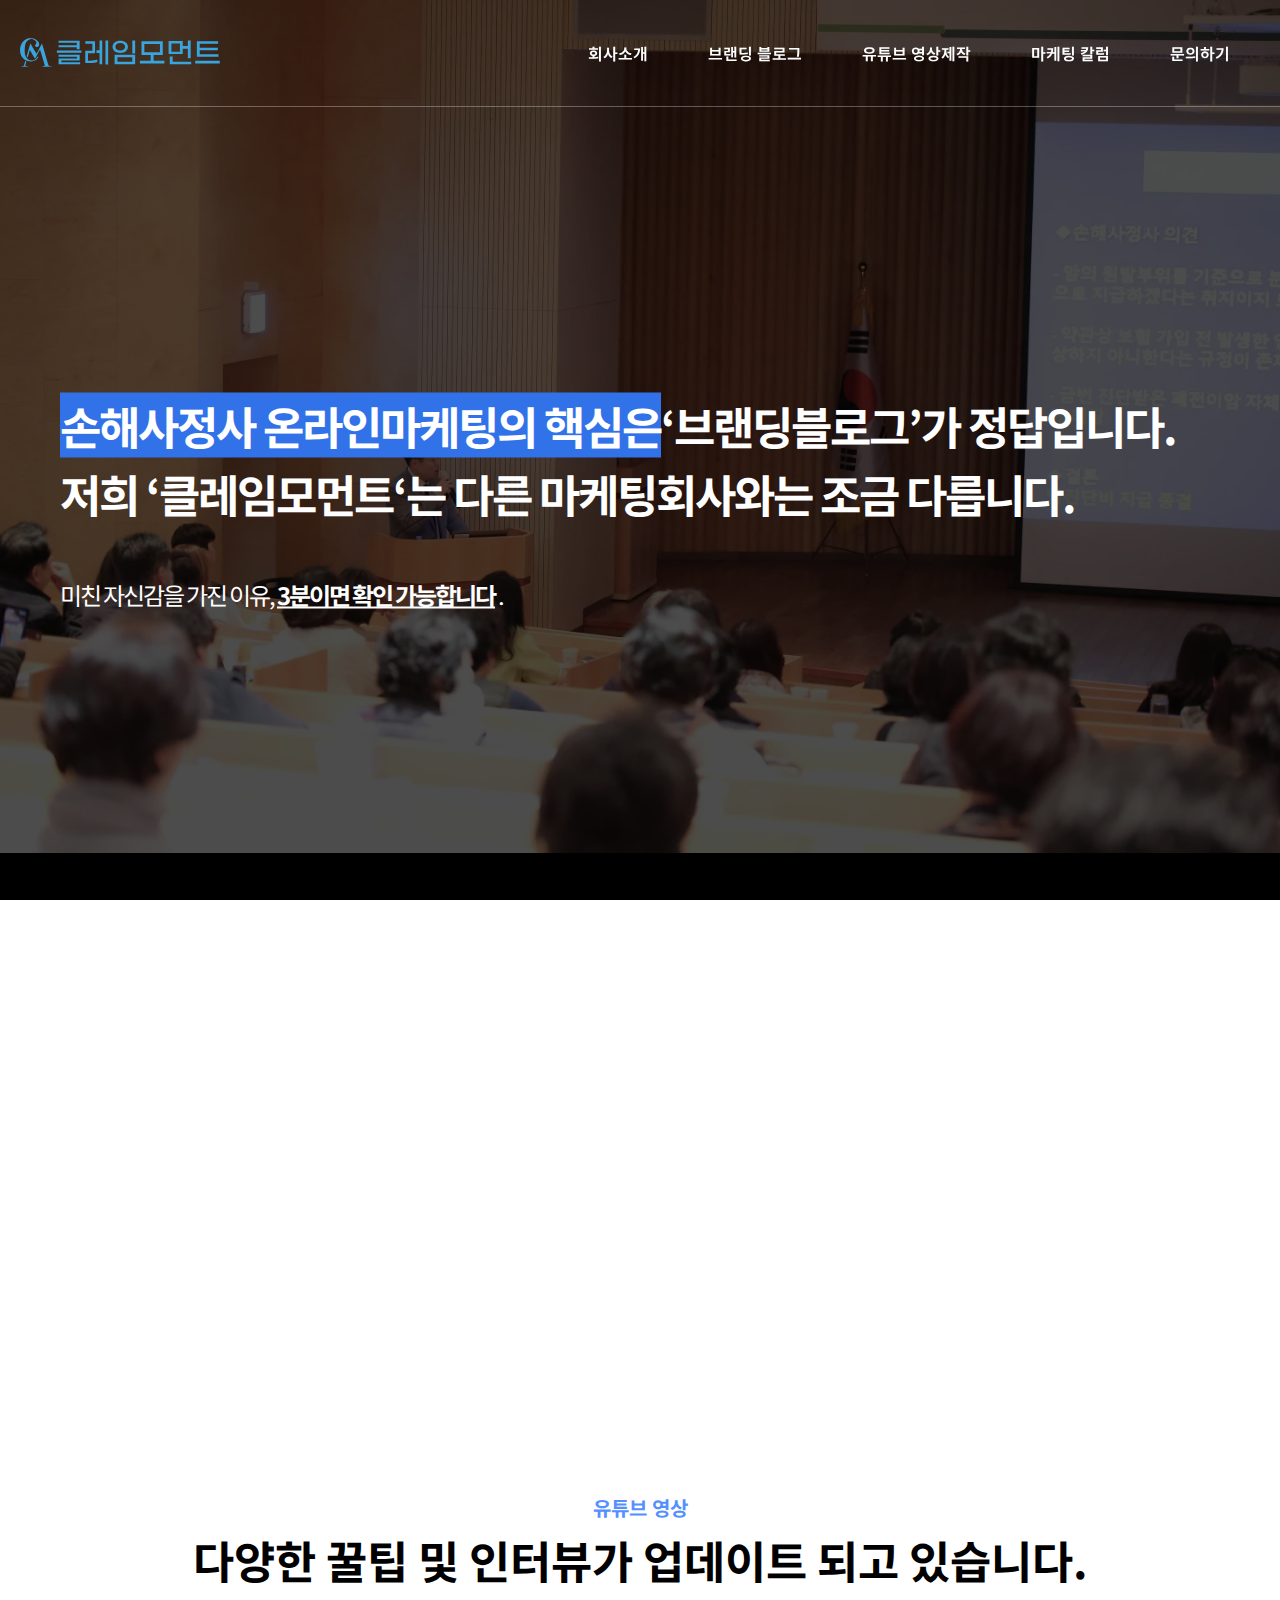
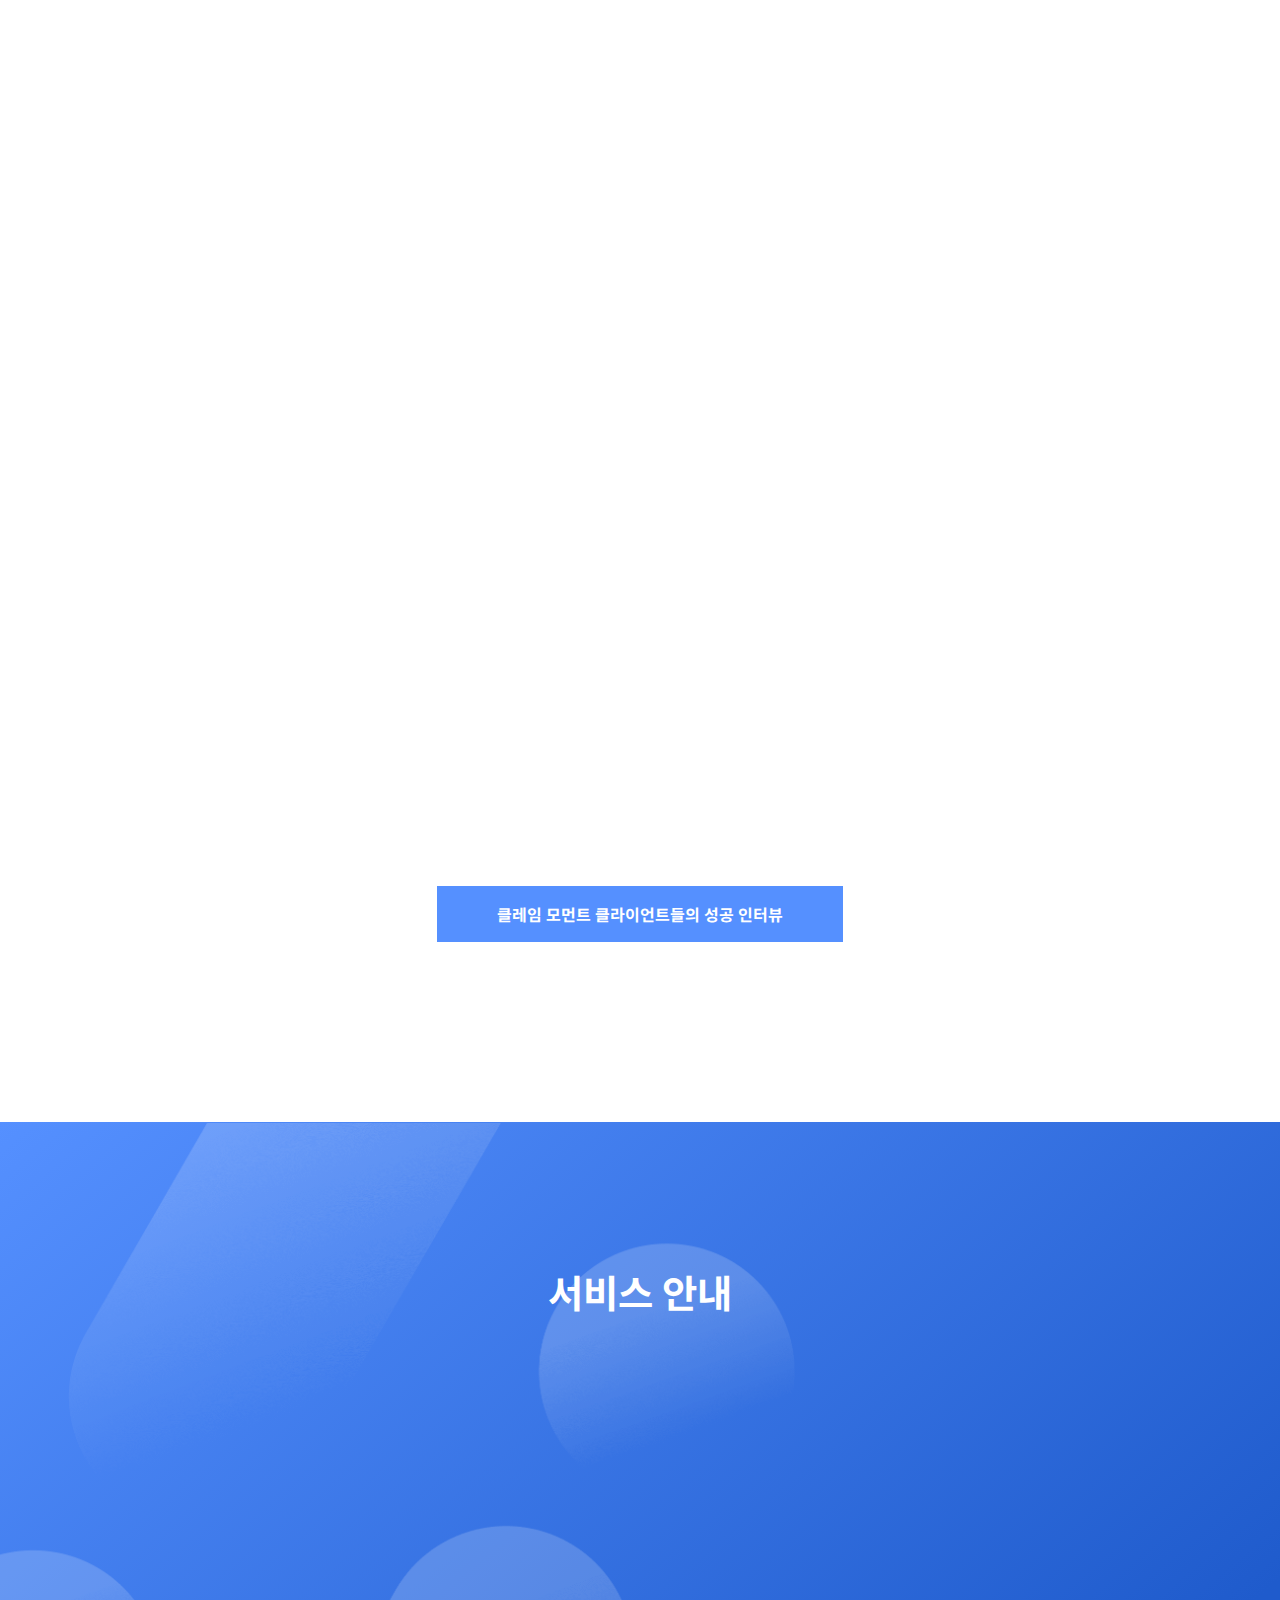
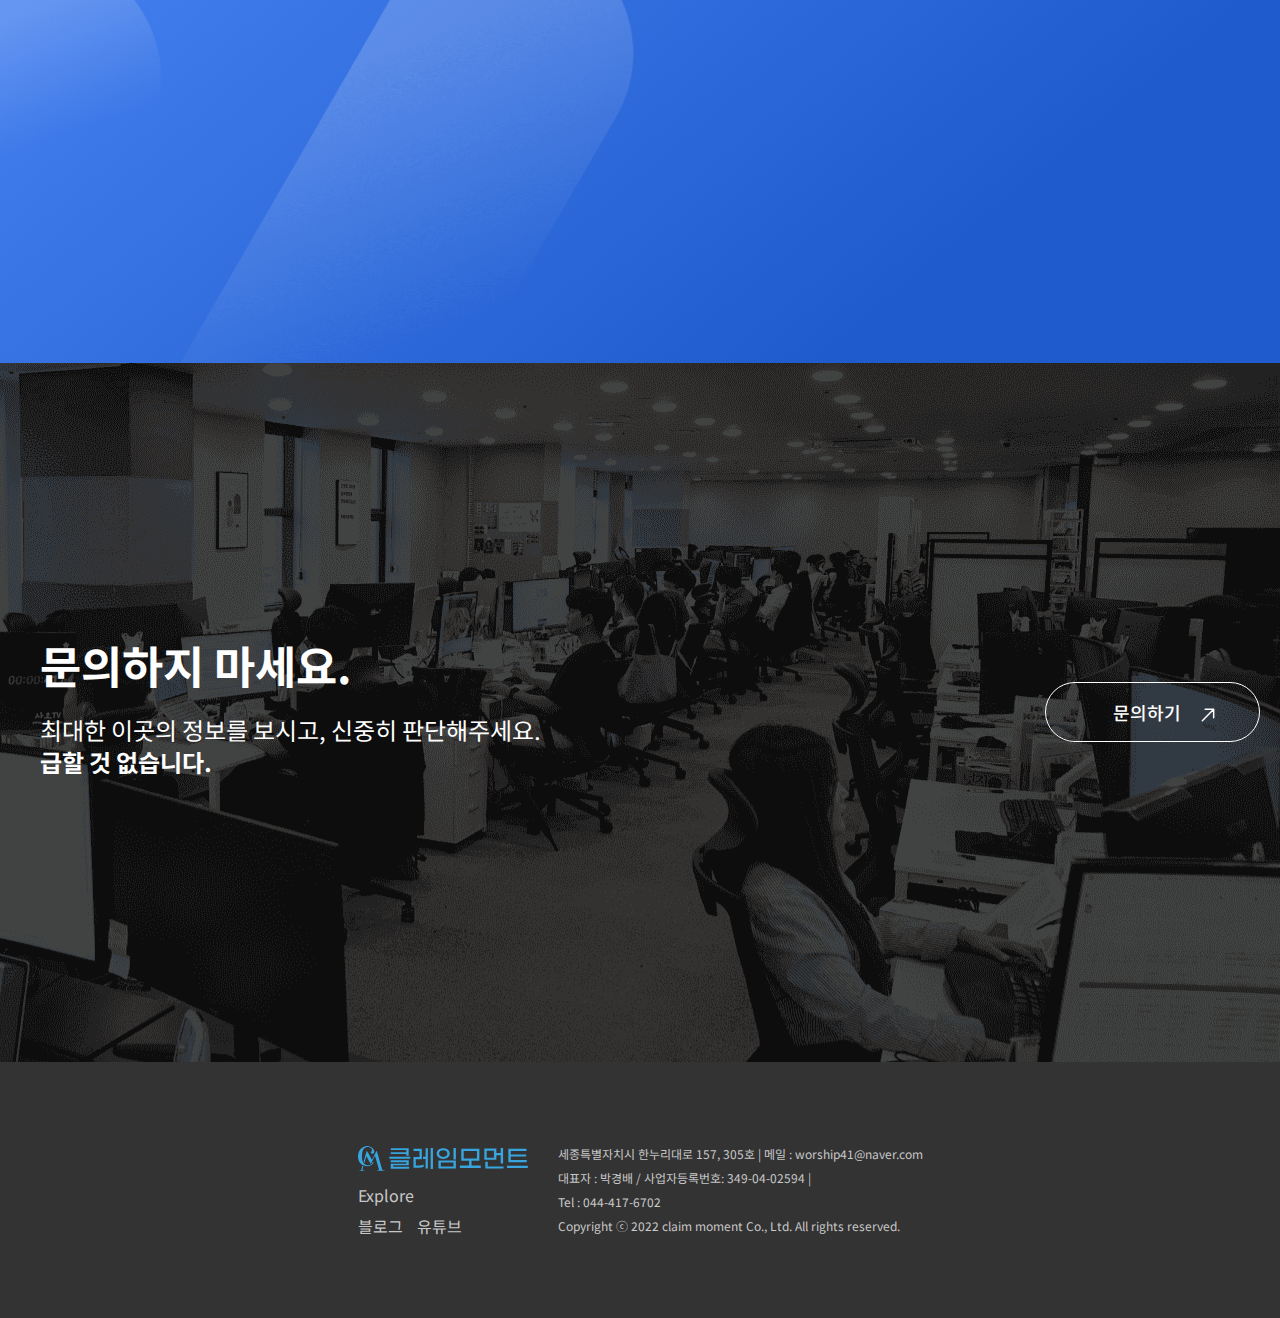
==== commit 04eceb34: "수정사항 반영" ====
--- a/index.html
+++ b/index.html
@@ -3,7 +3,14 @@
 <head>
     <meta charset="UTF-8">
     <meta name="viewport" content="width=device-width, initial-scale=1.0">
-
+    <meta property="og:type" content="website" />
+    <meta property="og:title" content="클레임 모먼트">
+    <meta property="og:site_name" content="claim-moment" />
+    <meta property="og:url" content="http://claim-moment.kr" />
+    <meta property="og:image" content="img/somenail.png" />
+    <meta property="og:description" content="‘클레임모먼트’는 국내 유일의 손해사정사 전문 마케팅 회사입니다.">
+
+    <link rel="icon" href="img/favicon.svg" type="image/x-icon"> 
     <link rel="preconnect" href="https://fonts.googleapis.com">
     <link rel="preconnect" href="https://fonts.gstatic.com" crossorigin>
     <link href="https://fonts.googleapis.com/css2?family=Bebas+Neue&family=Noto+Sans+KR:wght@300;400;500;700;900&display=swap" rel="stylesheet">
@@ -12,6 +19,7 @@
     <link rel="stylesheet" href="css/common.css">
     <link rel="stylesheet" href="css/style.css">
     <link rel="stylesheet" href="css/animate.css">
+    
     <script src="https://cdnjs.cloudflare.com/ajax/libs/jquery/3.6.0/jquery.min.js"></script>
     <script src="js/custom.js"></script>
     <script src="js/jquery.counterup.min.js"></script>
@@ -19,7 +27,7 @@
     <script src="js/slick.min.js"></script>
     <script src="js/front.js"></script>
     
-    <title>Document</title>
+    <title>클레임 모먼트</title>
 </head>
 <body>
     <div class="main">
@@ -35,8 +43,8 @@
                         <img class="visual-img" src="img/visual-img.gif" alt="">
                     </div>
                     <div class="visual-tit ">
-                        <h2 class="tit wow fadeInUp"><strong>이상한 마케팅</strong>이 대체 왜 유명하냐구요?<br>
-                             맡긴 뒤 매출이 오르지 않으면 환불해 드리기 때문입니다.
+                        <h2 class="tit wow fadeInUp"><strong>손해사정사 온라인마케팅의 핵심은</strong>‘브랜딩블로그’가 정답입니다.<br>
+                            저희 ‘클레임모먼트‘는 다른 마케팅회사와는 조금 다릅니다. 
                         </h2>
                         <p class="txt wow fadeInUp">미친 자신감을 가진 이유, <strong>3분이면 확인 가능합니다</strong> .</p>
                     </div>
@@ -51,8 +59,8 @@
                 <div class="sec03-wrap">
                     <div class="sec03-txt wow fadeInUp">
                         <h2>일반 마케팅회사의 회사와는 <strong>엄연히 다릅니다</strong> </h2>
-                        <h3>저희 클레임모먼트 마케팅은 다릅니다. <br>
-                            독보적인 마케팅으로 여러분들에게 다가갑니다</h3>
+                        <h3>무엇이 다르냐구요 ? <br>
+                            수년간 마케팅을 연구한 현직 손해사정사가 직접 진행합니다.</h3>
                     </div>
                     <!--<ul class="sec03-list">
                         <li class="sec03-item wow fadeInUp" data-wow-delay="0.5">
@@ -183,7 +191,7 @@
                 </div>
                 
             </section>
-            <section class="section new-sec01">
+            <!-- <section class="section new-sec01">
                 <div class="new-sec01-wrap">
                     <div class="new-sec01-wrap-box">
                         <h3>클레임 모먼트만의 마케팅</h3>
@@ -200,7 +208,7 @@
                     
                     </div> 
                 </div>
-            </section>
+            </section> -->
             <section class="sec07 section">
                 <div class="sec07-wrap">
                     <h3>서비스 안내</h3>
--- a/css/common.css
+++ b/css/common.css
@@ -54,3 +54,4 @@
 }
 
 
+.bold{font-weight: 700;}--- a/css/style.css
+++ b/css/style.css
@@ -365,9 +365,8 @@
 @media(max-width:768px){
     .mail-img img{border-radius: 10px 10px 0 0;}
     .inquiry-con-box{flex-direction: column;}
-    .inquiry-box{padding: 30px 20px; box-sizing: border-box; font-size: 14px; margin-left: 0; border-radius: 0 0 10px 10px;}
-}
-
+    .inquiry-box{padding: 0; box-sizing: border-box; font-size: 14px; margin-left: 0; border-radius: 0 0 10px 10px;}
+}
 
 /*! brand marketing*/
 .brand-bg{background-image: url(../img/brand-visual.png) !important;}
@@ -375,7 +374,7 @@
 .brand-section01 h2,.brand-section01 h3{color: #333; margin: 20px 0;}
 .brand-section01 p{color: #555; font-size: 22px; margin: 30px 0;}
 .brand01-txt{position: relative;padding-bottom: 50px;}
-.brand01-txt span{color: #1758C3; font-weight: 500;}
+.brand01-txt span{color: #1758C3; font-weight: 600; font-size: 24px;}
 .brand01-txt::before{content: '';position: absolute;z-index: -1;top: -36px;left: -45px;width: 90px;height: 71px;background: url(../img/about-sec002.svg) no-repeat;background-size: contain;}
 .brand02-txt h5, .brand04-tit h5, .brand04-txt h5 {margin-bottom: 30px; color: #1758C3; font-weight: 800; font-size: 20px;}
 .brand04-txt{text-align: center; color: #333; margin: 60px 0;}
@@ -587,7 +586,8 @@
     .mb-br{display: none;}
     .about-txt-box h3{margin-bottom: 20px;}
     .about-sec02-wrap p strong, .about-sec02-wrap p{font-size: 14px; color: #555;}
-    .about-sec02-tit > p strong{font-size: 30px; text-decoration: underline;}
+    .about-sec02-tit > p strong{font-size: 22px; text-decoration: underline;}
+    .em em{}
 }
 
 /*! about sec03*/
@@ -656,6 +656,8 @@
      .about-video-wrap .video-box{width: 100%;}
      .about-video-wrap .video-box iframe{height: 200px;}
      .about-sec04-wrap p{font-size: 14px;}
+     .em em{background-color: transparent; color: #555;}
+     .about-sec02-tit > p strong{text-decoration: none;}
 }
 
 /*! new sec01*/
@@ -663,4 +665,5 @@
 .new-sec01-wrap{max-width: 1200px; margin: 0 auto; width: 100%;}
 .new-sec01-wrap-box h3, .new-sec01-wrap-box p {color: #fff;}
 .new-sec01-wrap-box h3{padding: 30px 0; color: #7d92de;}
-.new-sec01-wrap-box p{padding: 30px 0; line-height: 1.4; font-size: 18px; font-weight: 500;}+.new-sec01-wrap-box p{padding: 30px 0; line-height: 1.4; font-size: 18px; font-weight: 500;}
+.about-sec033{padding: 0 0 100px 0;}